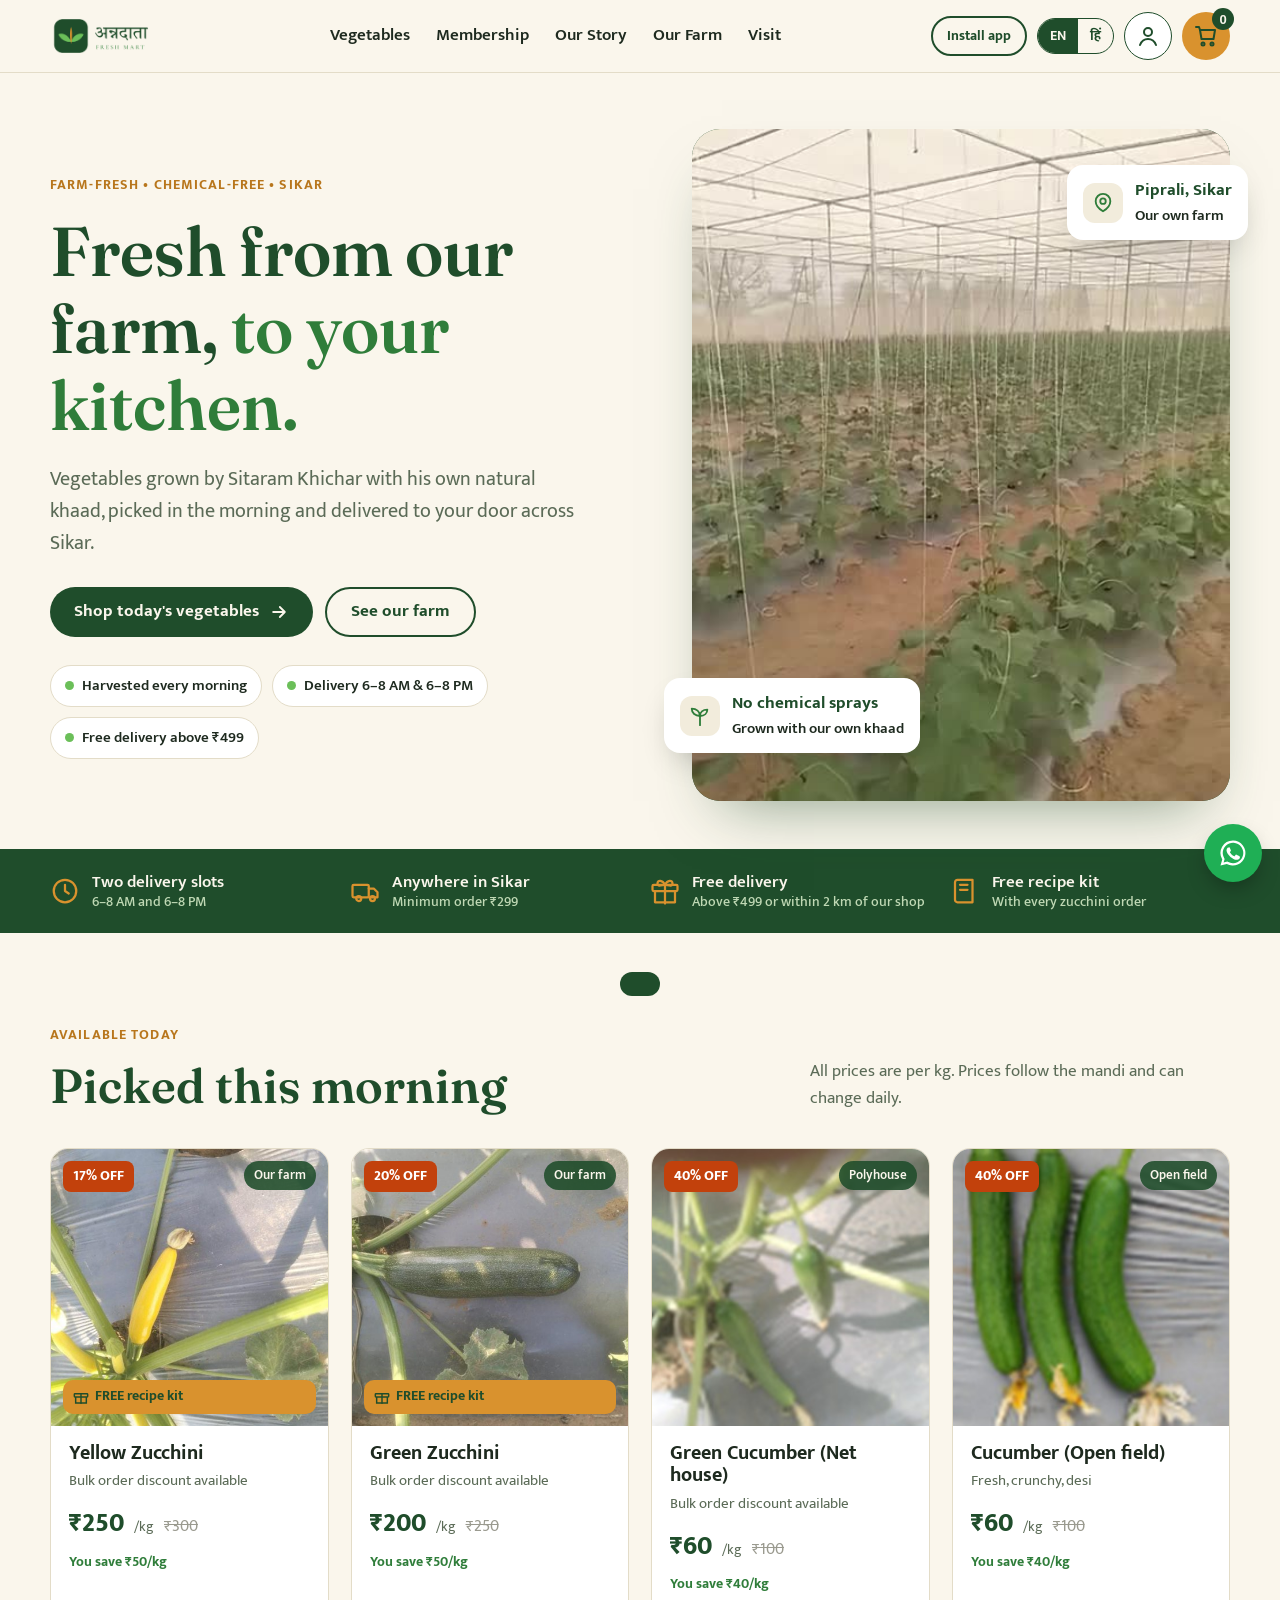
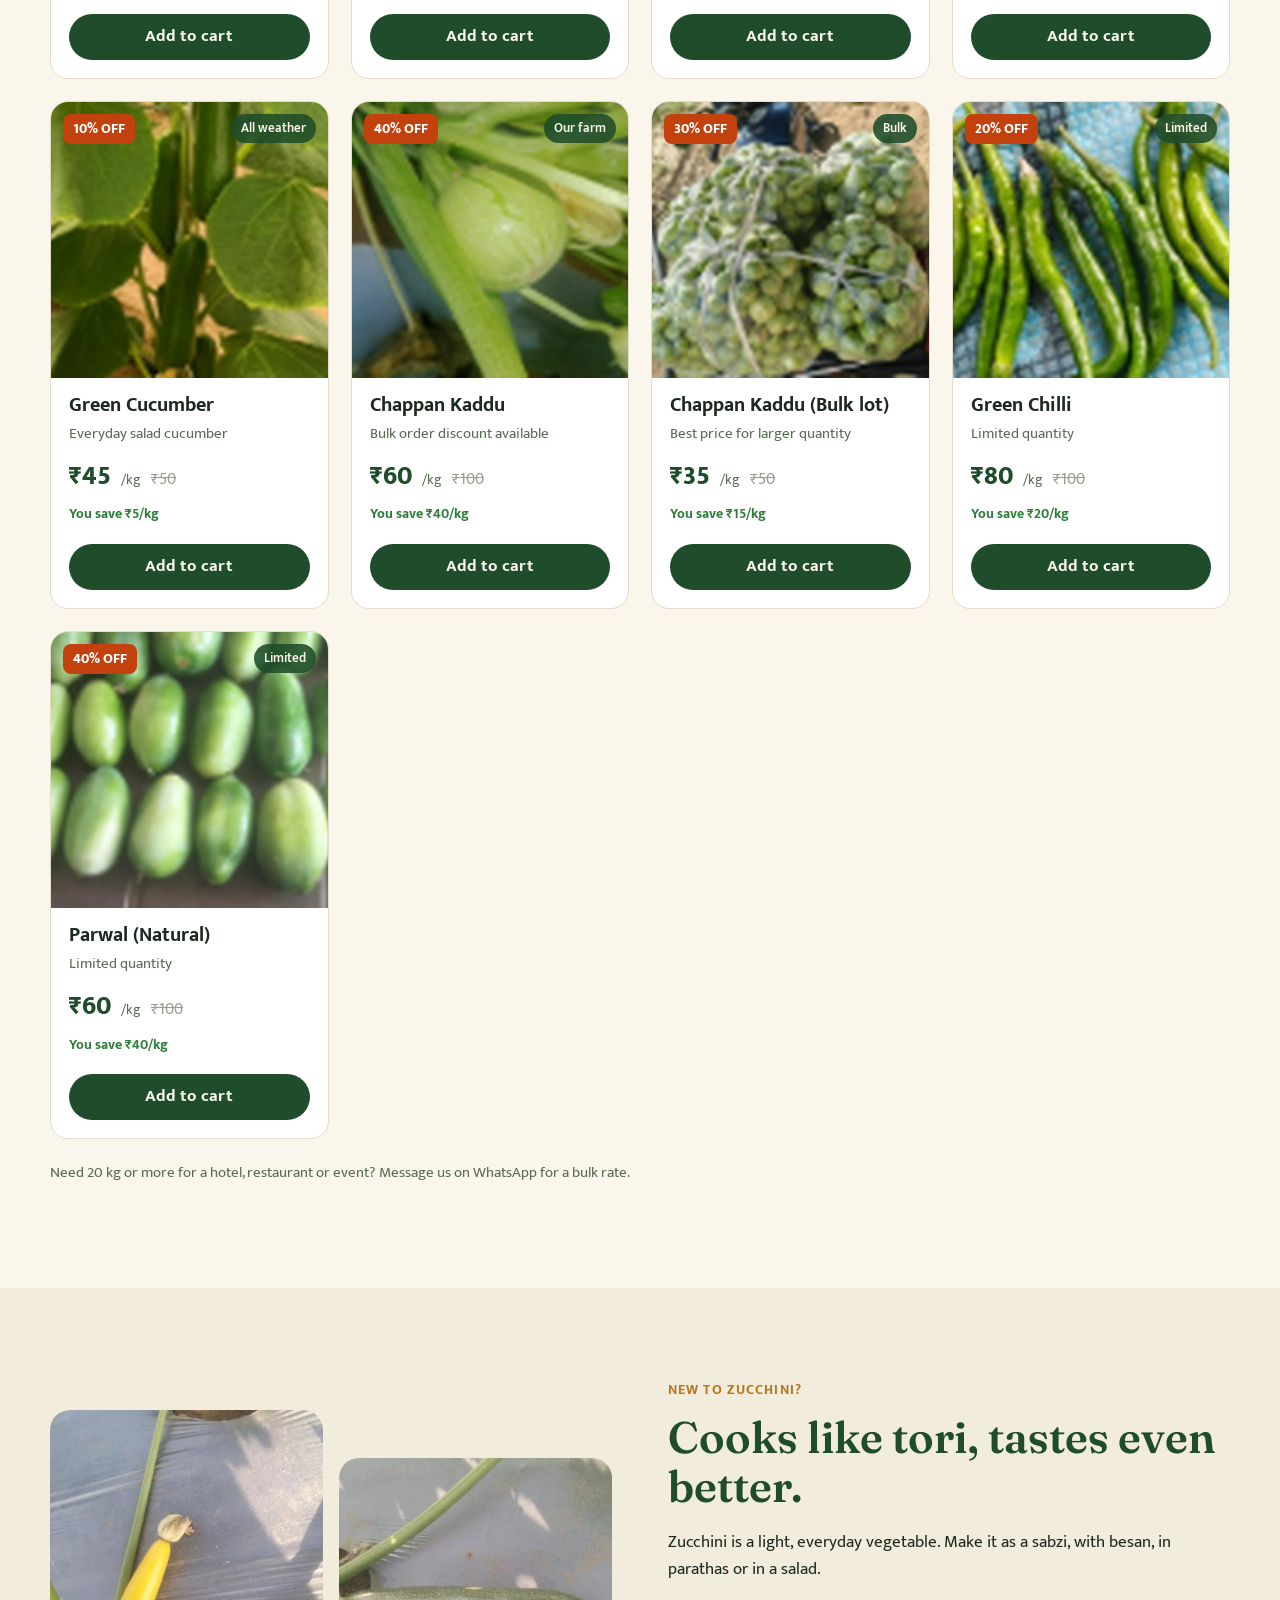
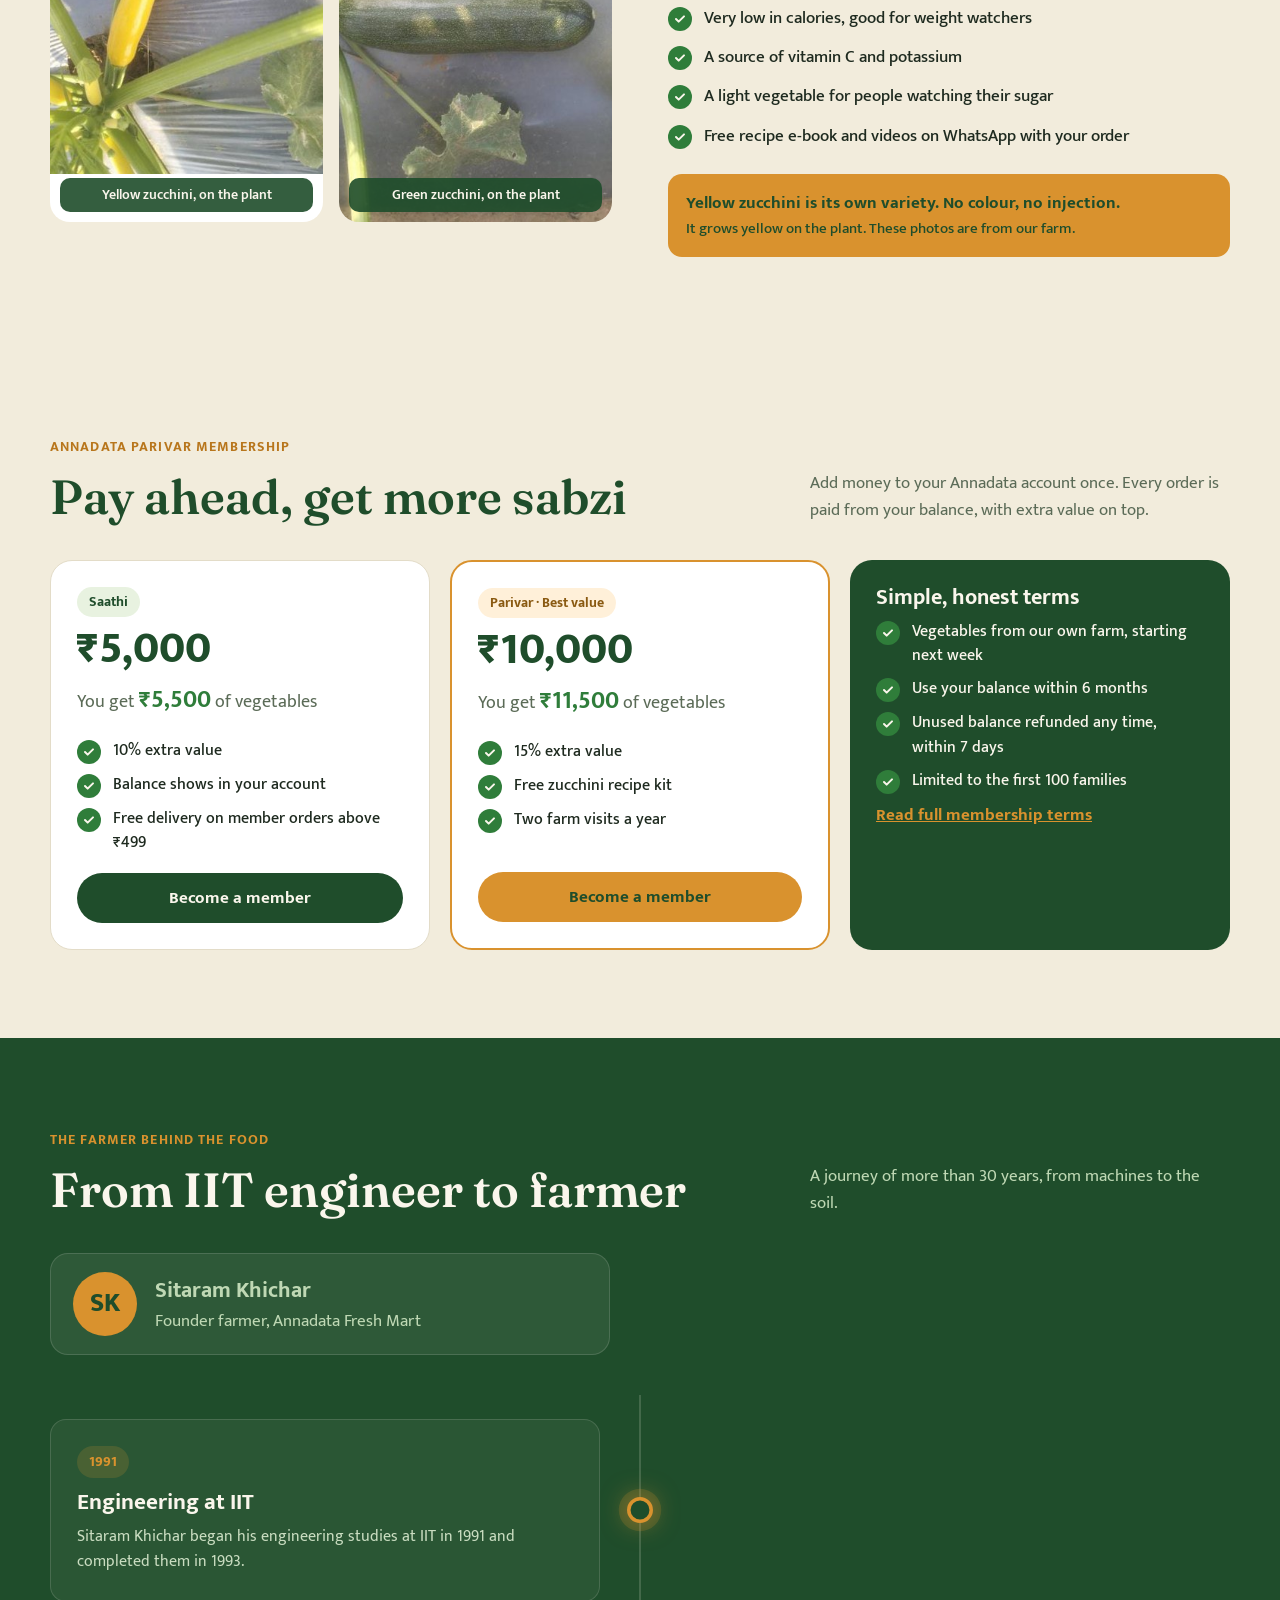
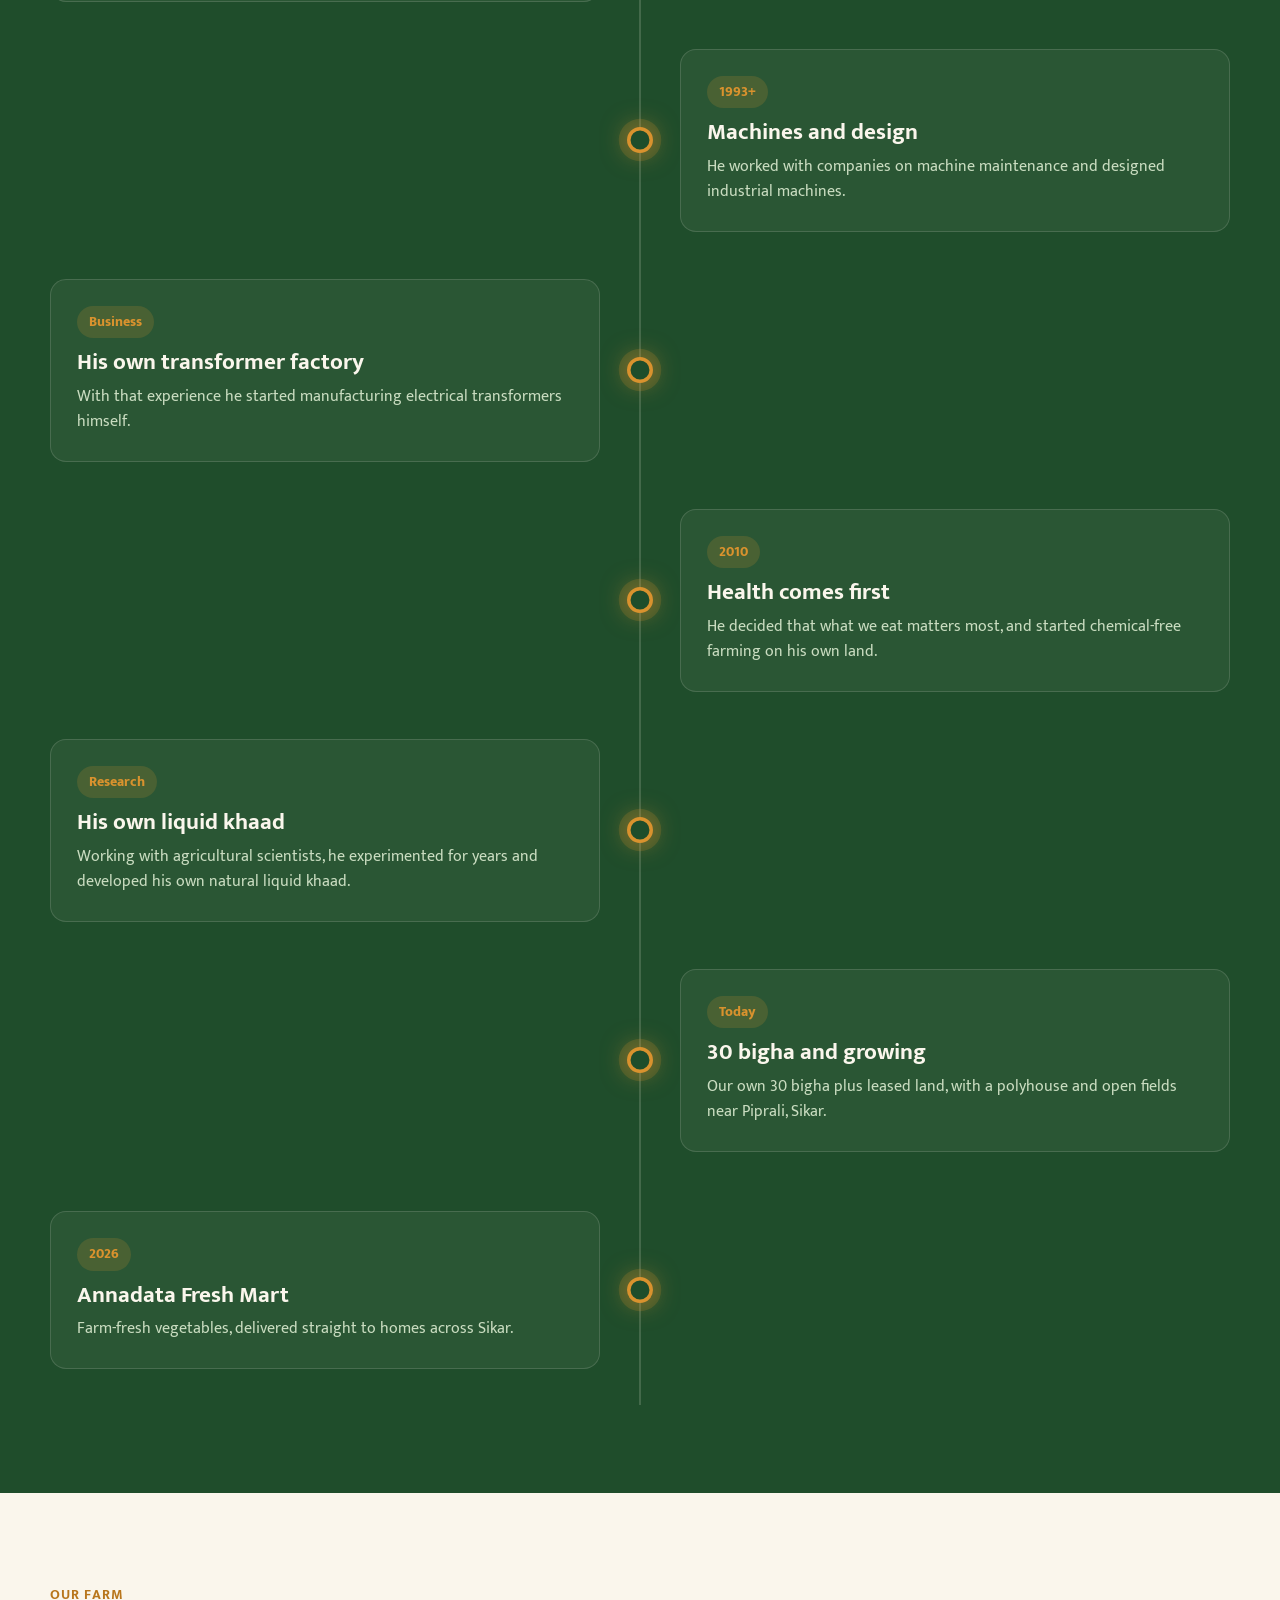
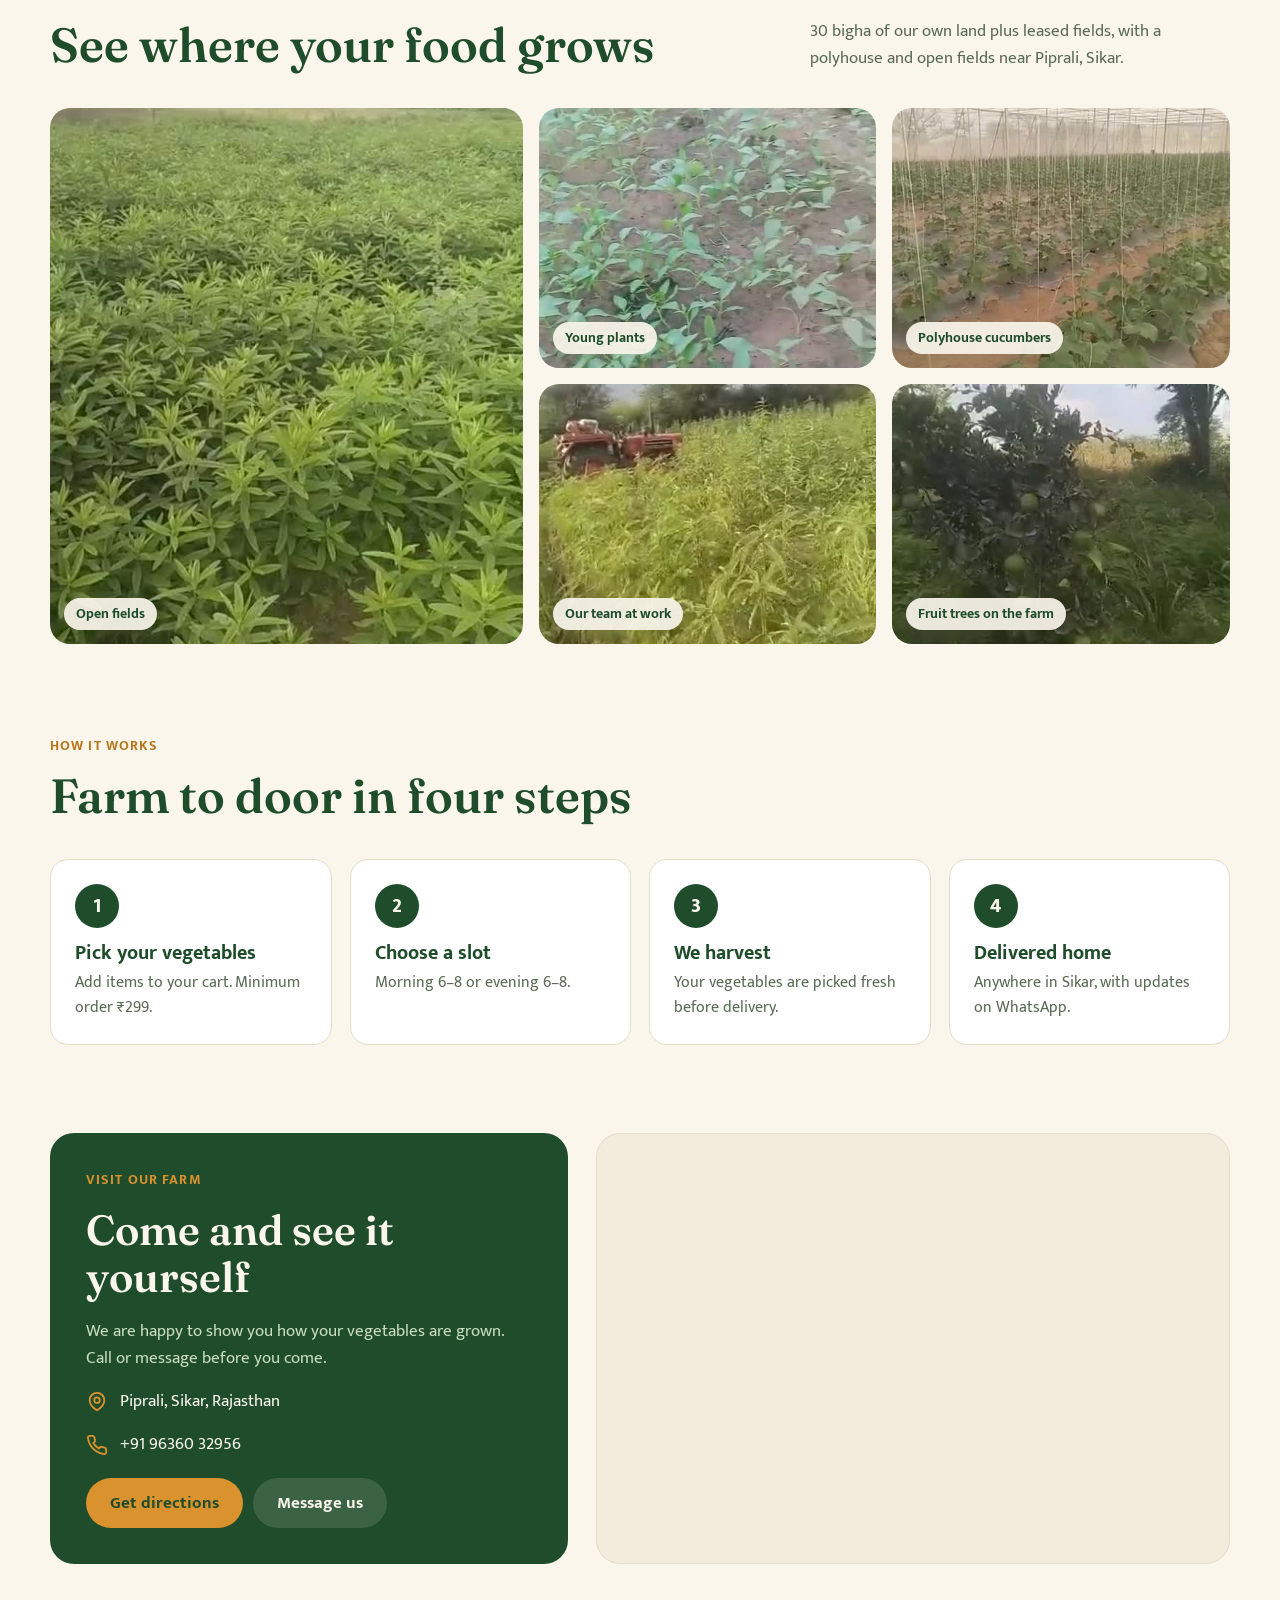
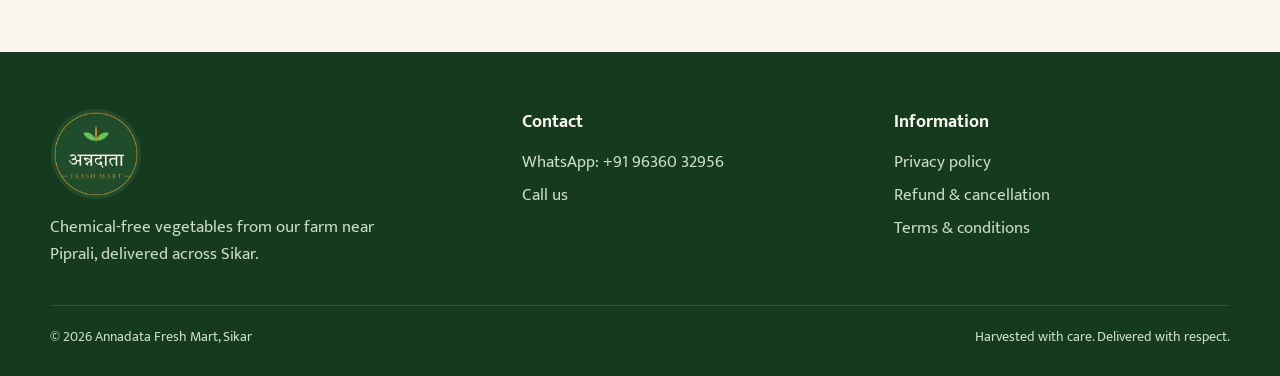
==== index.html @ 8996d952 "Annadata Fresh Mart website Co-Authored-By: Claude Opus 5.5 <noreply@anthropic.com> Claude-Session: " ====
<!doctype html>
<html lang="en">
<head>
<meta charset="utf-8">
<meta name="viewport" content="width=device-width, initial-scale=1">
<title>Annadata Fresh Mart — Farm-fresh vegetables delivered in Sikar</title>
<meta name="description" content="Chemical-free vegetables from Sitaram Khichar's farm near Piprali, Sikar. Harvested in the morning, delivered to your home.">
<link rel="icon" href="assets/logo-badge.png">
<link rel="manifest" href="manifest.webmanifest">
<meta name="theme-color" content="#1F4D2B">
<link rel="apple-touch-icon" href="assets/apple-touch-icon.png">
<meta name="apple-mobile-web-app-capable" content="yes">
<meta name="apple-mobile-web-app-title" content="Annadata">
<link rel="preconnect" href="https://fonts.googleapis.com">
<link rel="preconnect" href="https://fonts.gstatic.com" crossorigin>
<link href="https://fonts.googleapis.com/css2?family=Mukta:wght@400;500;600;700;800&family=Fraunces:opsz,wght@9..144,500;9..144,600&display=swap" rel="stylesheet">
<style>
:root{
  --deep:#1F4D2B; --fresh:#2F7D3A; --leaf:#6BBF59; --gold:#D9922E; --gold-d:#B8761C;
  --cream:#FAF6EC; --cream-2:#F2ECDC; --ink:#1E2A1F; --muted:#5B6B57; --line:#E3DCC8; --white:#fff; --red:#C2410C;
  --r:18px;
}
*{box-sizing:border-box}
html{scroll-behavior:smooth}
body{margin:0;background:var(--cream);color:var(--ink);font-family:Mukta,system-ui,sans-serif;font-size:17px;line-height:1.6;overflow-x:hidden}
img,video{display:block;max-width:100%}
a{color:var(--fresh)}
h1,h2,h3{line-height:1.12;margin:0}
.serif{font-family:Fraunces,Georgia,serif;font-weight:600}
html[lang=hi] .serif{font-family:Mukta,sans-serif;font-weight:800}
.wrap{width:min(100% - 40px,1180px);margin-inline:auto}
.eyebrow{display:inline-flex;align-items:center;gap:8px;color:var(--gold-d);font-weight:700;font-size:14px;letter-spacing:.08em;text-transform:uppercase}
html[lang=hi] .eyebrow{letter-spacing:0;text-transform:none;font-size:16px}
.btn{display:inline-flex;align-items:center;justify-content:center;gap:10px;min-height:50px;padding:0 24px;border-radius:999px;border:0;font:inherit;font-weight:700;font-size:17px;cursor:pointer;text-decoration:none;transition:transform .15s,background .2s}
.btn:active{transform:scale(.98)}
.btn-primary{background:var(--deep);color:var(--cream)}
.btn-primary:hover{background:#173d21}
.btn-gold{background:var(--gold);color:var(--deep)}
.btn-gold:hover{background:#cc8524}
.btn-ghost{background:transparent;color:var(--deep);border:2px solid var(--deep)}
.btn svg{width:20px;height:20px}

/* header */
header{position:sticky;top:0;z-index:40;background:rgb(250 246 236 / 92%);backdrop-filter:blur(10px);border-bottom:1px solid var(--line)}
.nav{display:flex;align-items:center;justify-content:space-between;gap:16px;height:72px}
.nav img{height:46px;width:auto}
.nav-links{display:flex;gap:26px;font-weight:600}
.nav-links a{color:var(--ink);text-decoration:none}
.nav-links a:hover{color:var(--fresh)}
.nav-right{display:flex;align-items:center;gap:10px}
.lang{display:flex;border:1.5px solid var(--deep);border-radius:999px;overflow:hidden}
.lang button{border:0;background:transparent;font:inherit;font-weight:700;font-size:14px;padding:6px 12px;cursor:pointer;color:var(--deep)}
.lang button[aria-pressed=true]{background:var(--deep);color:var(--cream)}
.cart-btn{position:relative;width:48px;height:48px;border-radius:50%;border:0;background:var(--gold);color:var(--deep);cursor:pointer;display:grid;place-items:center}
.cart-btn svg{width:24px;height:24px}
.cart-count{position:absolute;top:-4px;right:-4px;min-width:22px;height:22px;padding:0 5px;border-radius:11px;background:var(--deep);color:var(--cream);font-size:13px;font-weight:700;display:grid;place-items:center}

/* hero */
.hero{padding:56px 0 40px}
.hero-grid{display:grid;grid-template-columns:1.05fr .95fr;gap:48px;align-items:center}
.hero h1{font-size:clamp(40px,5.4vw,70px);color:var(--deep);margin:14px 0 18px}
.hero h1 em{font-style:normal;color:var(--fresh)}
.hero p.lead{font-size:20px;color:var(--muted);margin:0 0 28px;max-width:540px}
.hero-ctas{display:flex;flex-wrap:wrap;gap:12px;margin-bottom:28px}
.chips{display:flex;flex-wrap:wrap;gap:10px}
.chip{display:inline-flex;align-items:center;gap:8px;padding:8px 14px;border-radius:999px;background:var(--white);border:1px solid var(--line);font-weight:600;font-size:15px}
.chip i{width:9px;height:9px;border-radius:50%;background:var(--leaf);display:inline-block}
.hero-media{position:relative}
.hero-media .frame{border-radius:28px;overflow:hidden;aspect-ratio:4/5;background:var(--deep);box-shadow:0 30px 60px -30px rgb(31 77 43 / 55%)}
.hero-media video{width:100%;height:100%;object-fit:cover}
.float{position:absolute;background:var(--white);border-radius:16px;padding:12px 16px;box-shadow:0 14px 34px -14px rgb(0 0 0 / 30%);display:flex;align-items:center;gap:12px;font-weight:600;font-size:15px}
.float b{display:block;color:var(--deep);font-size:17px}
.float.f1{left:-28px;bottom:48px}
.float.f2{right:-18px;top:36px}
.dot{width:40px;height:40px;border-radius:12px;display:grid;place-items:center;background:var(--cream-2);color:var(--fresh)}
.dot svg{width:22px;height:22px}

/* strip */
.strip{background:var(--deep);color:var(--cream)}
.strip .wrap{display:grid;grid-template-columns:repeat(4,minmax(0,1fr));gap:20px;padding:22px 0}
.strip div{display:flex;gap:12px;align-items:center;font-weight:600;line-height:1.3}
.strip svg{width:30px;height:30px;color:var(--gold);flex-shrink:0}
.strip small{display:block;color:#BFD8B4;font-weight:500;font-size:14px}

section{padding:88px 0}
.sec-head{display:flex;justify-content:space-between;align-items:flex-end;gap:24px;margin-bottom:36px;flex-wrap:wrap}
.sec-head h2{font-size:clamp(32px,4vw,48px);color:var(--deep);margin-top:10px}
.sec-head p{margin:0;color:var(--muted);max-width:420px}

/* products */
.grid{display:grid;grid-template-columns:repeat(auto-fill,minmax(250px,1fr));gap:22px}
.card{background:var(--white);border:1px solid var(--line);border-radius:var(--r);overflow:hidden;display:flex;flex-direction:column;transition:transform .2s,box-shadow .2s}
.card:hover{transform:translateY(-4px);box-shadow:0 18px 36px -22px rgb(31 77 43 / 45%)}
.card .ph{position:relative;aspect-ratio:1/1;background:var(--cream-2)}
.card .ph img{width:100%;height:100%;object-fit:cover}
.off{position:absolute;top:12px;left:12px;background:var(--red);color:#fff;font-weight:800;font-size:14px;padding:4px 10px;border-radius:8px}
.tag{position:absolute;top:12px;right:12px;background:rgb(31 77 43 / 88%);color:var(--cream);font-weight:600;font-size:13px;padding:4px 10px;border-radius:999px}
.kit{position:absolute;left:12px;bottom:12px;right:12px;background:var(--gold);color:var(--deep);font-weight:700;font-size:13.5px;padding:6px 10px;border-radius:10px;display:flex;gap:6px;align-items:center}
.kit svg{width:16px;height:16px}
.card .body{padding:16px 18px 18px;display:flex;flex-direction:column;gap:6px;flex:1}
.card h3{font-size:20px;color:var(--ink)}
.card .note{font-size:14.5px;color:var(--muted);margin:0}
.price{display:flex;align-items:baseline;gap:10px;margin-top:4px}
.price b{font-size:26px;color:var(--deep);font-weight:800}
.price s{color:#9a9a8f;font-size:16px}
.price span{font-size:14px;color:var(--muted)}
.save{font-size:14px;font-weight:700;color:var(--fresh)}
.add{margin-top:auto;padding-top:12px}
.add .btn{width:100%;min-height:46px}
.qty{display:flex;align-items:center;justify-content:space-between;border:2px solid var(--deep);border-radius:999px;height:46px;overflow:hidden}
.qty button{width:52px;height:100%;border:0;background:var(--deep);color:var(--cream);font-size:24px;font-weight:700;cursor:pointer}
.qty output{font-weight:800;color:var(--deep)}
.price-note{margin-top:22px;font-size:15px;color:var(--muted);display:flex;gap:8px;align-items:center}

/* trust */
.trust{background:var(--cream-2)}
.trust-grid{display:grid;grid-template-columns:1fr 1fr;gap:56px;align-items:center}
.trust-photos{display:grid;grid-template-columns:1fr 1fr;gap:16px}
.trust-photos figure{margin:0;border-radius:20px;overflow:hidden;position:relative;background:var(--white)}
.trust-photos figure:nth-child(2){margin-top:48px}
.trust-photos img{aspect-ratio:3/4;object-fit:cover;width:100%}
.trust-photos figcaption{position:absolute;left:10px;right:10px;bottom:10px;background:rgb(31 77 43 / 90%);color:var(--cream);font-weight:600;font-size:14px;padding:6px 10px;border-radius:10px;text-align:center}
.trust h2{font-size:clamp(30px,3.6vw,44px);color:var(--deep);margin:10px 0 16px}
.ticks{list-style:none;padding:0;margin:22px 0 0;display:grid;gap:12px}
.ticks li{display:flex;gap:12px;align-items:flex-start;font-weight:500}
.ticks li::before{content:"";flex-shrink:0;width:24px;height:24px;margin-top:2px;border-radius:50%;background:var(--fresh) url("data:image/svg+xml,%3Csvg xmlns='http://www.w3.org/2000/svg' viewBox='0 0 24 24' fill='none' stroke='%23FAF6EC' stroke-width='3' stroke-linecap='round' stroke-linejoin='round'%3E%3Cpath d='M6 12l4 4 8-8'/%3E%3C/svg%3E") center/16px no-repeat}
.callout{margin-top:24px;padding:16px 18px;border-radius:14px;background:var(--gold);color:var(--deep);font-weight:700}
.callout small{display:block;font-weight:500;font-size:15px}

/* timeline */
.story{background:var(--deep);color:var(--cream);position:relative;overflow:hidden}
.story .sec-head h2{color:var(--cream)}
.story .sec-head p{color:#BFD8B4}
.story .eyebrow{color:var(--gold)}
.timeline{position:relative;margin-top:20px}
.timeline::before{content:"";position:absolute;top:0;bottom:0;left:50%;width:2px;background:rgb(250 246 236 / 16%);transform:translateX(-50%)}
.t-progress{position:absolute;z-index:1;top:0;left:50%;width:3px;height:0;background:linear-gradient(var(--gold),var(--leaf));box-shadow:0 0 16px rgb(217 146 46 / 60%);transform:translateX(-50%);transition:height 80ms linear}
.t-item{display:grid;grid-template-columns:minmax(0,1fr) 80px minmax(0,1fr);align-items:center;min-height:230px}
.t-content{opacity:0;transition:opacity .7s ease,transform .7s cubic-bezier(.16,1,.3,1)}
.t-item:nth-child(odd) .t-content{transform:translateX(-56px)}
.t-item:nth-child(even) .t-content{transform:translateX(56px)}
.t-item.active .t-content{opacity:1;transform:none}
.t-node{position:relative;z-index:2;width:22px;height:22px;margin:auto;border:3px solid rgb(250 246 236 / 40%);border-radius:50%;background:var(--deep);transition:.4s}
.t-item.active .t-node{border-color:var(--gold);box-shadow:0 0 0 7px rgb(217 146 46 / 18%),0 0 22px rgb(217 146 46 / 70%);transform:scale(1.18)}
.t-card{padding:26px;border:1px solid rgb(250 246 236 / 14%);border-radius:16px;background:rgb(250 246 236 / 5%);transition:.25s}
.t-card:hover{transform:translateY(-4px);border-color:rgb(217 146 46 / 55%)}
.t-year{display:inline-flex;margin-bottom:12px;padding:5px 12px;border-radius:999px;background:rgb(217 146 46 / 18%);color:var(--gold);font-size:14px;font-weight:800}
.t-card h3{font-size:23px;margin-bottom:8px}
.t-card p{margin:0;color:#C9DCC0;font-size:16px}
.founder{display:flex;align-items:center;gap:18px;margin-bottom:40px;padding:18px 22px;border-radius:18px;background:rgb(250 246 236 / 7%);border:1px solid rgb(250 246 236 / 14%);max-width:560px}
.founder .ini{width:64px;height:64px;border-radius:50%;background:var(--gold);color:var(--deep);display:grid;place-items:center;font-size:26px;font-weight:800;flex-shrink:0}
.founder b{font-size:22px;display:block}
.founder span{color:#BFD8B4}

/* farm videos */
.farm-grid{display:grid;grid-template-columns:1.4fr 1fr 1fr;grid-template-rows:260px 260px;gap:16px}
.farm-grid figure{margin:0;border-radius:20px;overflow:hidden;position:relative;background:var(--deep)}
.farm-grid figure:first-child{grid-row:span 2}
.farm-grid video{width:100%;height:100%;object-fit:cover}
.farm-grid figcaption{position:absolute;left:14px;bottom:14px;background:rgb(250 246 236 / 92%);color:var(--deep);font-weight:700;font-size:14px;padding:5px 12px;border-radius:999px}

/* how */
.steps{display:grid;grid-template-columns:repeat(4,minmax(0,1fr));gap:18px;counter-reset:s}
.step{background:var(--white);border:1px solid var(--line);border-radius:var(--r);padding:24px}
.step::before{counter-increment:s;content:counter(s);display:grid;place-items:center;width:44px;height:44px;border-radius:50%;background:var(--deep);color:var(--cream);font-weight:800;font-size:20px;margin-bottom:14px}
.step h3{font-size:20px;color:var(--deep);margin-bottom:6px}
.step p{margin:0;color:var(--muted);font-size:15.5px}

/* map */
.map-grid{display:grid;grid-template-columns:.9fr 1.1fr;gap:28px;align-items:stretch}
.map-card{background:var(--deep);color:var(--cream);border-radius:24px;padding:36px;display:flex;flex-direction:column;gap:16px}
.map-card h2{font-size:clamp(30px,3.4vw,42px)}
.map-card p{margin:0;color:#C9DCC0}
.map-card .row{display:flex;gap:12px;align-items:flex-start}
.map-card .row svg{width:22px;height:22px;color:var(--gold);flex-shrink:0;margin-top:3px}
.map-frame{border-radius:24px;overflow:hidden;min-height:420px;border:1px solid var(--line);background:var(--cream-2)}
.map-frame iframe{width:100%;height:100%;min-height:420px;border:0}

/* footer */
footer{background:#163a20;color:#C9DCC0;padding:56px 0 28px}
.foot{display:grid;grid-template-columns:1.3fr 1fr 1fr;gap:36px}
footer h4{color:var(--cream);margin:0 0 12px;font-size:18px}
footer a{color:#C9DCC0;text-decoration:none;display:block;margin:6px 0}
footer a:hover{color:var(--gold)}
.copy{border-top:1px solid rgb(250 246 236 / 12%);margin-top:36px;padding-top:20px;font-size:14px;display:flex;justify-content:space-between;gap:12px;flex-wrap:wrap}

/* drawer */
.overlay{position:fixed;inset:0;background:rgb(0 0 0 / 45%);z-index:60;opacity:0;pointer-events:none;transition:.25s}
.overlay.open{opacity:1;pointer-events:auto}
.drawer{position:fixed;top:0;right:0;bottom:0;width:min(440px,100%);background:var(--cream);z-index:70;transform:translateX(100%);transition:transform .3s cubic-bezier(.16,1,.3,1);display:flex;flex-direction:column}
.drawer.open{transform:none}
.d-head{display:flex;justify-content:space-between;align-items:center;padding:18px 20px;border-bottom:1px solid var(--line)}
.d-head h3{font-size:22px;color:var(--deep)}
.x{width:42px;height:42px;border-radius:50%;border:0;background:var(--cream-2);font-size:22px;cursor:pointer}
.d-body{flex:1;overflow:auto;padding:16px 20px}
.line{display:grid;grid-template-columns:56px 1fr auto;gap:12px;align-items:center;padding:12px 0;border-bottom:1px solid var(--line)}
.line img{width:56px;height:56px;border-radius:12px;object-fit:cover}
.line b{display:block;font-size:16px}
.line small{color:var(--muted)}
.mini{display:flex;align-items:center;gap:6px}
.mini button{width:32px;height:32px;border-radius:50%;border:1.5px solid var(--deep);background:var(--white);font-weight:800;cursor:pointer;color:var(--deep)}
.free-line{background:#FFF4E2;border:1px dashed var(--gold);border-radius:12px;padding:10px 12px;margin:12px 0;display:flex;gap:10px;align-items:center;font-weight:600;font-size:15px}
.free-line em{font-style:normal;margin-left:auto;color:var(--fresh);font-weight:800}
.empty{text-align:center;color:var(--muted);padding:40px 10px}
.d-foot{border-top:1px solid var(--line);padding:16px 20px;background:var(--white)}
.sum{display:flex;justify-content:space-between;margin:4px 0;font-size:16px}
.sum.total{font-size:20px;font-weight:800;color:var(--deep);margin-top:8px}
.hint{font-size:14px;border-radius:10px;padding:8px 10px;margin:10px 0;background:#E8F2E0;color:var(--deep);font-weight:600}
.hint.warn{background:#FDECDC;color:#9A3412}
.d-foot .btn{width:100%;margin-top:6px}
form .f{display:flex;flex-direction:column;gap:4px;margin-bottom:12px}
form label{font-weight:600;font-size:15px}
form input,form textarea,form select{font:inherit;font-size:16px;padding:11px 12px;border:1.5px solid var(--line);border-radius:12px;background:var(--white);color:var(--ink)}
form input:focus,form textarea:focus{outline:2px solid var(--fresh);border-color:transparent}
.opts{display:grid;gap:8px}
.opt{display:flex;gap:10px;align-items:flex-start;padding:10px 12px;border:1.5px solid var(--line);border-radius:12px;background:var(--white);cursor:pointer;font-size:15px}
.opt input{margin-top:5px;accent-color:var(--deep)}
.opt b{display:block}
.err{color:#B91C1C;font-size:14px;font-weight:600;min-height:0}

.wa-float{position:fixed;right:18px;bottom:18px;z-index:30;width:58px;height:58px;border-radius:50%;background:#1FAF55;display:grid;place-items:center;box-shadow:0 10px 24px -8px rgb(0 0 0 / 45%)}
.wa-float svg{width:30px;height:30px}
.toast{position:fixed;left:50%;bottom:24px;transform:translate(-50%,120px);background:var(--deep);color:var(--cream);padding:12px 20px;border-radius:999px;font-weight:600;z-index:80;transition:.3s}
.toast.show{transform:translate(-50%,0)}

.acct-btn{background:var(--white);border:1.5px solid var(--deep);color:var(--deep)}
.acct-btn.on{background:var(--deep);color:var(--cream)}
.mem{background:var(--cream-2)}
.plans{display:grid;grid-template-columns:1fr 1fr 1fr;gap:20px;align-items:stretch}
.plan{background:var(--white);border:1.5px solid var(--line);border-radius:22px;padding:26px;display:flex;flex-direction:column;gap:10px}
.plan-hot{border:2px solid var(--gold)}
.plan-tag{align-self:flex-start;background:#E8F2E0;color:var(--deep);font-weight:700;font-size:14px;padding:4px 12px;border-radius:999px}
.plan-tag.gold{background:#FFF0D9;color:#8A5A12}
.plan-price{font-size:44px;font-weight:800;color:var(--deep);line-height:1}
.plan-get{font-size:18px;color:var(--muted)}.plan-get b{color:var(--fresh);font-size:24px}
.plan .btn{margin-top:auto}
.ticks.small{margin:8px 0 8px;gap:8px}.ticks.small li{font-size:15.5px}
.plan-terms{background:var(--deep);color:var(--cream);border-radius:22px;padding:26px}
.plan-terms h3{font-size:22px;margin-bottom:6px}.plan-terms a{color:var(--gold);font-weight:700}
.modal{position:fixed;inset:0;z-index:90;background:rgb(0 0 0 / 50%);display:none;align-items:center;justify-content:center;padding:16px}
.modal.open{display:flex}
.mbox{background:var(--cream);border-radius:22px;width:min(520px,100%);max-height:92vh;overflow:auto;padding:22px}
.mbox h3{font-size:24px;color:var(--deep)}
.mhead{display:flex;justify-content:space-between;align-items:center;margin-bottom:14px}
.tabs{display:flex;gap:6px;margin:12px 0}.tabs button{flex:1;border:1.5px solid var(--line);background:var(--white);border-radius:999px;padding:8px;font:inherit;font-weight:700;cursor:pointer}
.tabs button[aria-selected=true]{background:var(--deep);color:var(--cream);border-color:var(--deep)}
.gbtn{width:100%;background:var(--white);border:1.5px solid var(--line);color:var(--ink)}
.or{text-align:center;color:var(--muted);font-size:14px;margin:12px 0}
.bal{background:var(--deep);color:var(--cream);border-radius:18px;padding:18px 20px;margin:10px 0 16px}
.bal small{color:#BFD8B4;display:block}.bal b{font-size:36px}
.list{display:grid;gap:10px;margin:8px 0 18px}
.li{background:var(--white);border:1px solid var(--line);border-radius:14px;padding:12px 14px;font-size:15px}
.li .top{display:flex;justify-content:space-between;gap:8px;font-weight:700}
.badge{font-size:12.5px;font-weight:700;padding:2px 10px;border-radius:999px;background:#E8F2E0;color:var(--deep);white-space:nowrap}
.badge.pending{background:#FFF0D9;color:#8A5A12}.badge.cancelled,.badge.rejected{background:#FDE2E2;color:#991B1B}
.plus{color:var(--fresh);font-weight:800}.minus{color:#9A3412;font-weight:800}
.sub{color:var(--muted);font-size:14px}
.payinfo{background:var(--white);border:1.5px dashed var(--gold);border-radius:14px;padding:14px;margin:10px 0}
.opt.dis{opacity:.5}
.mbox .f{display:flex;flex-direction:column;gap:4px;margin-bottom:12px}.mbox label{font-weight:600;font-size:15px}
.mbox input{font:inherit;font-size:16px;padding:11px 12px;border:1.5px solid var(--line);border-radius:12px;background:var(--white);color:var(--ink);width:100%}
.mbox input:focus{outline:2px solid var(--fresh);border-color:transparent}
#installBtn{white-space:nowrap}
@media (max-width:900px){.plans{grid-template-columns:1fr}}
@media (max-width:900px){
  .nav-links{display:none}
  .hero-grid,.trust-grid,.map-grid{grid-template-columns:1fr}
  .hero{padding-top:28px}
  .hero-media{max-width:460px}
  .float.f1{left:10px}.float.f2{right:10px}
  .strip .wrap{grid-template-columns:1fr 1fr}
  .steps{grid-template-columns:1fr 1fr}
  .farm-grid{grid-template-columns:1fr 1fr;grid-template-rows:220px 220px 220px}
  .farm-grid figure:first-child{grid-column:span 2;grid-row:auto}
  .foot{grid-template-columns:1fr}
  section{padding:64px 0}
  .timeline::before,.t-progress{left:13px}
  .t-item{grid-template-columns:42px minmax(0,1fr);min-height:0;margin-bottom:28px;align-items:start}
  .t-item .t-node{grid-column:1;grid-row:1;width:18px;height:18px;margin:22px auto 0}
  .t-item .t-content{grid-column:2;grid-row:1}
  .t-item:nth-child(odd) .t-content,.t-item:nth-child(even) .t-content{transform:translateY(28px)}
  .t-item.active .t-content{transform:none}
  .t-side{display:none}
}
@media (max-width:520px){
  body{font-size:16px}
  .nav img{height:34px}
  #installBtn{font-size:12px!important;padding:0 10px!important;min-height:34px!important}
  .nav-right{gap:6px}
  .cart-btn{width:42px;height:42px}
  .lang button{padding:5px 9px}
  .grid{grid-template-columns:1fr 1fr;gap:12px}
  .card .body{padding:12px}
  .card h3{font-size:17px}
  .price b{font-size:21px}
  .kit{font-size:12px;padding:4px 8px}
  .tag{display:none}
  .steps{grid-template-columns:1fr}
  .strip .wrap{grid-template-columns:1fr}
}
@media (prefers-reduced-motion:reduce){*{transition:none!important;scroll-behavior:auto!important}}
</style>
</head>
<body>

<header>
  <div class="wrap nav">
    <a href="#top" aria-label="Annadata Fresh Mart home"><img src="assets/logo-h.png" alt="Annadata Fresh Mart"></a>
    <nav class="nav-links" aria-label="Main">
      <a href="#shop" data-i18n="nav_shop">Vegetables</a>
      <a href="#membership" data-i18n="nav_mem">Membership</a>
      <a href="#story" data-i18n="nav_story">Our Story</a>
      <a href="#farm" data-i18n="nav_farm">Our Farm</a>
      <a href="#visit" data-i18n="nav_visit">Visit</a>
    </nav>
    <div class="nav-right">
      <button class="btn btn-ghost" type="button" id="installBtn" hidden style="min-height:40px;padding:0 14px;font-size:14px" data-i18n="install">Install app</button>
      <div class="lang" role="group" aria-label="Language">
        <button type="button" data-lang="en" aria-pressed="true">EN</button>
        <button type="button" data-lang="hi" aria-pressed="false">हिं</button>
      </div>
      <button class="cart-btn acct-btn" type="button" id="openAcct" aria-label="My account">
        <svg viewBox="0 0 24 24" fill="none" stroke="currentColor" stroke-width="2" stroke-linecap="round" stroke-linejoin="round" aria-hidden="true"><circle cx="12" cy="8" r="4"/><path d="M4 21c1.5-4 4.5-6 8-6s6.5 2 8 6"/></svg>
      </button>
      <button class="cart-btn" type="button" id="openCart" aria-label="Open cart">
        <svg viewBox="0 0 24 24" fill="none" stroke="currentColor" stroke-width="2" stroke-linecap="round" stroke-linejoin="round" aria-hidden="true"><path d="M6 6h15l-1.5 9h-12z"/><path d="M6 6L5 3H2"/><circle cx="9" cy="20" r="1.5"/><circle cx="18" cy="20" r="1.5"/></svg>
        <span class="cart-count" id="cartCount">0</span>
      </button>
    </div>
  </div>
</header>

<main id="top">
  <section class="hero" style="padding-bottom:48px">
    <div class="wrap hero-grid">
      <div>
        <span class="eyebrow" data-i18n="hero_eyebrow">Farm-fresh • Chemical-free • Sikar</span>
        <h1 class="serif" data-i18n-html="hero_title">Fresh from our farm, <em>to your kitchen.</em></h1>
        <p class="lead" data-i18n="hero_lead">Vegetables grown by Sitaram Khichar with his own natural khaad, picked in the morning and delivered to your door across Sikar.</p>
        <div class="hero-ctas">
          <a class="btn btn-primary" href="#shop"><span data-i18n="cta_shop">Shop today's vegetables</span>
            <svg viewBox="0 0 24 24" fill="none" stroke="currentColor" stroke-width="2.2" stroke-linecap="round" stroke-linejoin="round" aria-hidden="true"><path d="M5 12h14M13 6l6 6-6 6"/></svg></a>
          <a class="btn btn-ghost" href="#farm" data-i18n="cta_farm">See our farm</a>
        </div>
        <div class="chips">
          <span class="chip"><i></i><span data-i18n="chip1">Harvested every morning</span></span>
          <span class="chip"><i></i><span data-i18n="chip2">Delivery 6–8 AM &amp; 6–8 PM</span></span>
          <span class="chip"><i></i><span data-i18n="chip3">Free delivery above ₹499</span></span>
        </div>
      </div>
      <div class="hero-media">
        <div class="frame"><video src="assets/clip-polyhouse.mp4" poster="assets/clip-polyhouse.jpg" autoplay muted loop playsinline aria-label="Our polyhouse farm"></video></div>
        <div class="float f2"><span class="dot"><svg viewBox="0 0 24 24" fill="none" stroke="currentColor" stroke-width="2" stroke-linecap="round" stroke-linejoin="round" aria-hidden="true"><path d="M12 21c-5-3-8-7-8-11a8 8 0 0 1 16 0c0 4-3 8-8 11z"/><circle cx="12" cy="10" r="3"/></svg></span><span><b data-i18n="float1_t">Piprali, Sikar</b><span data-i18n="float1_s">Our own farm</span></span></div>
        <div class="float f1"><span class="dot"><svg viewBox="0 0 24 24" fill="none" stroke="currentColor" stroke-width="2" stroke-linecap="round" stroke-linejoin="round" aria-hidden="true"><path d="M12 22V12"/><path d="M12 12C12 7 8 4 3 4c0 5 4 8 9 8z"/><path d="M12 12c0-4 3-7 8-7 0 4-3 7-8 7z"/></svg></span><span><b data-i18n="float2_t">No chemical sprays</b><span data-i18n="float2_s">Grown with our own khaad</span></span></div>
      </div>
    </div>
  </section>

  <div class="strip">
    <div class="wrap">
      <div><svg viewBox="0 0 24 24" fill="none" stroke="currentColor" stroke-width="1.8" stroke-linecap="round" stroke-linejoin="round" aria-hidden="true"><circle cx="12" cy="12" r="9"/><path d="M12 7v5l3 2"/></svg><span><span data-i18n="s1_t">Two delivery slots</span><small data-i18n="s1_s">6–8 AM and 6–8 PM</small></span></div>
      <div><svg viewBox="0 0 24 24" fill="none" stroke="currentColor" stroke-width="1.8" stroke-linecap="round" stroke-linejoin="round" aria-hidden="true"><rect x="2" y="7" width="13" height="10" rx="1"/><path d="M15 10h4l3 3v4h-7"/><circle cx="7" cy="18" r="2"/><circle cx="18" cy="18" r="2"/></svg><span><span data-i18n="s2_t">Anywhere in Sikar</span><small data-i18n="s2_s">Minimum order ₹299</small></span></div>
      <div><svg viewBox="0 0 24 24" fill="none" stroke="currentColor" stroke-width="1.8" stroke-linecap="round" stroke-linejoin="round" aria-hidden="true"><path d="M20 12v9H4v-9"/><rect x="2" y="7" width="20" height="5" rx="1"/><path d="M12 22V7"/><path d="M12 7c-2-4-6-4-6-1s4 1 6 1zM12 7c2-4 6-4 6-1s-4 1-6 1z"/></svg><span><span data-i18n="s3_t">Free delivery</span><small data-i18n="s3_s">Above ₹499 or within 2 km of our shop</small></span></div>
      <div><svg viewBox="0 0 24 24" fill="none" stroke="currentColor" stroke-width="1.8" stroke-linecap="round" stroke-linejoin="round" aria-hidden="true"><path d="M4 19V5a2 2 0 0 1 2-2h12v18H6a2 2 0 0 1-2-2z"/><path d="M8 7h6M8 11h6"/></svg><span><span data-i18n="s4_t">Free recipe kit</span><small data-i18n="s4_s">With every zucchini order</small></span></div>
    </div>
  </div>

  <section id="shop">
    <div class="wrap">
      <div class="sec-head">
        <div><span class="eyebrow" data-i18n="shop_eyebrow">Available today</span><h2 class="serif" data-i18n="shop_title">Picked this morning</h2></div>
        <p data-i18n="shop_sub">All prices are per kg. Prices follow the mandi and can change daily.</p>
      </div>
      <div class="grid" id="products"></div>
      <p class="price-note" data-i18n="bulk_note">Need 20 kg or more for a hotel, restaurant or event? Message us on WhatsApp for a bulk rate.</p>
    </div>
  </section>

  <section class="trust">
    <div class="wrap trust-grid">
      <div class="trust-photos">
        <figure><img src="assets/zucchini-yellow.jpg" alt="Yellow zucchini growing on the plant at our farm" loading="lazy"><figcaption data-i18n="cap_y">Yellow zucchini, on the plant</figcaption></figure>
        <figure><img src="assets/zucchini-green.jpg" alt="Green zucchini growing on the plant at our farm" loading="lazy"><figcaption data-i18n="cap_g">Green zucchini, on the plant</figcaption></figure>
      </div>
      <div>
        <span class="eyebrow" data-i18n="z_eyebrow">New to zucchini?</span>
        <h2 class="serif" data-i18n="z_title">Cooks like tori, tastes even better.</h2>
        <p data-i18n="z_lead">Zucchini is a light, everyday vegetable. Make it as a sabzi, with besan, in parathas or in a salad.</p>
        <ul class="ticks">
          <li data-i18n="z1">Very low in calories, good for weight watchers</li>
          <li data-i18n="z2">A source of vitamin C and potassium</li>
          <li data-i18n="z3">A light vegetable for people watching their sugar</li>
          <li data-i18n="z4">Free recipe e-book and videos on WhatsApp with your order</li>
        </ul>
        <div class="callout"><span data-i18n="z_call">Yellow zucchini is its own variety. No colour, no injection.</span><small data-i18n="z_call_s">It grows yellow on the plant. These photos are from our farm.</small></div>
      </div>
    </div>
  </section>

  <section id="membership" class="mem">
    <div class="wrap">
      <div class="sec-head">
        <div><span class="eyebrow" data-i18n="m_eyebrow">Annadata Parivar Membership</span><h2 class="serif" data-i18n="m_title">Pay ahead, get more sabzi</h2></div>
        <p data-i18n="m_sub">Add money to your Annadata account once. Every order is paid from your balance, with extra value on top.</p>
      </div>
      <div class="plans">
        <article class="plan">
          <span class="plan-tag" data-i18n="m_p1_tag">Saathi</span>
          <div class="plan-price">₹5,000</div>
          <div class="plan-get"><span data-i18n="m_get">You get</span> <b>₹5,500</b> <span data-i18n="m_worth">of vegetables</span></div>
          <ul class="ticks small">
            <li data-i18n="m_b1">10% extra value</li>
            <li data-i18n="m_b2">Balance shows in your account</li>
            <li data-i18n="m_b3">Free delivery on member orders above ₹499</li>
          </ul>
          <button class="btn btn-primary" type="button" data-plan="saathi" data-i18n="m_join">Become a member</button>
        </article>
        <article class="plan plan-hot">
          <span class="plan-tag gold" data-i18n="m_p2_tag">Parivar · Best value</span>
          <div class="plan-price">₹10,000</div>
          <div class="plan-get"><span data-i18n="m_get">You get</span> <b>₹11,500</b> <span data-i18n="m_worth">of vegetables</span></div>
          <ul class="ticks small">
            <li data-i18n="m_b4">15% extra value</li>
            <li data-i18n="m_b5">Free zucchini recipe kit</li>
            <li data-i18n="m_b6">Two farm visits a year</li>
          </ul>
          <button class="btn btn-gold" type="button" data-plan="parivar" data-i18n="m_join">Become a member</button>
        </article>
        <div class="plan-terms">
          <h3 data-i18n="m_terms_t">Simple, honest terms</h3>
          <ul class="ticks small">
            <li data-i18n="m_t1">Vegetables from our own farm, starting next week</li>
            <li data-i18n="m_t2">Use your balance within 6 months</li>
            <li data-i18n="m_t3">Unused balance refunded any time, within 7 days</li>
            <li data-i18n="m_t4">Limited to the first 100 families</li>
          </ul>
          <a href="membership.html" data-i18n="m_terms_link">Read full membership terms</a>
        </div>
      </div>
    </div>
  </section>

  <section class="story" id="story">
    <div class="wrap">
      <div class="sec-head">
        <div><span class="eyebrow" data-i18n="st_eyebrow">The farmer behind the food</span><h2 class="serif" data-i18n="st_title">From IIT engineer to farmer</h2></div>
        <p data-i18n="st_sub">A journey of more than 30 years, from machines to the soil.</p>
      </div>
      <div class="founder"><span class="ini">SK</span><span><b data-i18n="f_name">Sitaram Khichar</b><span data-i18n="f_role">Founder farmer, Annadata Fresh Mart</span></span></div>
      <div class="timeline" id="timeline">
        <div class="t-progress" id="tProgress" aria-hidden="true"></div>
      </div>
    </div>
  </section>

  <section id="farm">
    <div class="wrap">
      <div class="sec-head">
        <div><span class="eyebrow" data-i18n="farm_eyebrow">Our farm</span><h2 class="serif" data-i18n="farm_title">See where your food grows</h2></div>
        <p data-i18n="farm_sub">30 bigha of our own land plus leased fields, with a polyhouse and open fields near Piprali, Sikar.</p>
      </div>
      <div class="farm-grid">
        <figure><video src="assets/clip-field.mp4" poster="assets/clip-field.jpg" muted loop playsinline preload="none" aria-label="Open field"></video><figcaption data-i18n="v1">Open fields</figcaption></figure>
        <figure><video src="assets/clip-seedlings.mp4" poster="assets/clip-seedlings.jpg" muted loop playsinline preload="none" aria-label="Young plants"></video><figcaption data-i18n="v2">Young plants</figcaption></figure>
        <figure><video src="assets/clip-polyhouse.mp4" poster="assets/clip-polyhouse.jpg" muted loop playsinline preload="none" aria-label="Polyhouse"></video><figcaption data-i18n="v5">Polyhouse cucumbers</figcaption></figure>
        <figure><video src="assets/clip-tractor.mp4" poster="assets/clip-tractor.jpg" muted loop playsinline preload="none" aria-label="Our team at work"></video><figcaption data-i18n="v4">Our team at work</figcaption></figure>
        <figure><video src="assets/clip-fruit.mp4" poster="assets/clip-fruit.jpg" muted loop playsinline preload="none" aria-label="Fruit trees"></video><figcaption data-i18n="v3">Fruit trees on the farm</figcaption></figure>
      </div>
    </div>
  </section>

  <section style="padding-top:0">
    <div class="wrap">
      <div class="sec-head"><div><span class="eyebrow" data-i18n="how_eyebrow">How it works</span><h2 class="serif" data-i18n="how_title">Farm to door in four steps</h2></div></div>
      <div class="steps">
        <div class="step"><h3 data-i18n="h1">Pick your vegetables</h3><p data-i18n="h1p">Add items to your cart. Minimum order ₹299.</p></div>
        <div class="step"><h3 data-i18n="h2">Choose a slot</h3><p data-i18n="h2p">Morning 6–8 or evening 6–8.</p></div>
        <div class="step"><h3 data-i18n="h3">We harvest</h3><p data-i18n="h3p">Your vegetables are picked fresh before delivery.</p></div>
        <div class="step"><h3 data-i18n="h4">Delivered home</h3><p data-i18n="h4p">Anywhere in Sikar, with updates on WhatsApp.</p></div>
      </div>
    </div>
  </section>

  <section id="visit" style="padding-top:0">
    <div class="wrap map-grid">
      <div class="map-card">
        <span class="eyebrow" style="color:var(--gold)" data-i18n="map_eyebrow">Visit our farm</span>
        <h2 class="serif" data-i18n="map_title">Come and see it yourself</h2>
        <p data-i18n="map_sub">We are happy to show you how your vegetables are grown. Call or message before you come.</p>
        <div class="row"><svg viewBox="0 0 24 24" fill="none" stroke="currentColor" stroke-width="2" stroke-linecap="round" stroke-linejoin="round" aria-hidden="true"><path d="M12 21c-5-3-8-7-8-11a8 8 0 0 1 16 0c0 4-3 8-8 11z"/><circle cx="12" cy="10" r="3"/></svg><span data-i18n="map_addr">Piprali, Sikar, Rajasthan</span></div>
        <div class="row"><svg viewBox="0 0 24 24" fill="none" stroke="currentColor" stroke-width="2" stroke-linecap="round" stroke-linejoin="round" aria-hidden="true"><path d="M22 16.9v3a2 2 0 0 1-2.2 2 19.8 19.8 0 0 1-8.6-3.1 19.5 19.5 0 0 1-6-6A19.8 19.8 0 0 1 2.1 4.2 2 2 0 0 1 4.1 2h3a2 2 0 0 1 2 1.7c.1.9.4 1.8.7 2.7a2 2 0 0 1-.5 2.1L8 9.8a16 16 0 0 0 6 6l1.3-1.3a2 2 0 0 1 2.1-.4c.9.3 1.8.6 2.7.7a2 2 0 0 1 1.7 2z"/></svg><span>+91 96360 32956</span></div>
        <div style="display:flex;gap:10px;flex-wrap:wrap;margin-top:auto">
          <a class="btn btn-gold" id="dirBtn" target="_blank" rel="noopener" data-i18n="map_btn">Get directions</a>
          <a class="btn" style="background:rgb(250 246 236 / 12%);color:var(--cream)" id="waVisit" target="_blank" rel="noopener" data-i18n="map_wa">Message us</a>
        </div>
      </div>
      <div class="map-frame"><iframe id="mapFrame" title="Map of our farm near Piprali, Sikar" loading="lazy" referrerpolicy="no-referrer-when-downgrade"></iframe></div>
    </div>
  </section>
</main>

<footer>
  <div class="wrap">
    <div class="foot">
      <div>
        <img src="assets/logo-badge.png" alt="" style="width:92px;margin-bottom:14px">
        <p style="margin:0;max-width:340px" data-i18n="foot_about">Chemical-free vegetables from our farm near Piprali, delivered across Sikar.</p>
      </div>
      <div>
        <h4 data-i18n="foot_contact">Contact</h4>
        <a id="footWa" target="_blank" rel="noopener">WhatsApp: +91 96360 32956</a>
        <a href="tel:+919636032956" data-i18n="foot_call">Call us</a>
        <a href="#" data-social="instagram">Instagram</a>
        <a href="#" data-social="facebook">Facebook</a>
      </div>
      <div>
        <h4 data-i18n="foot_info">Information</h4>
        <a href="privacy.html" data-i18n="foot_privacy">Privacy policy</a>
        <a href="refund.html" data-i18n="foot_refund">Refund &amp; cancellation</a>
        <a href="terms.html" data-i18n="foot_terms">Terms &amp; conditions</a>
      </div>
    </div>
    <div class="copy"><span>© 2026 Annadata Fresh Mart, Sikar</span><span data-i18n="foot_note">Harvested with care. Delivered with respect.</span></div>
  </div>
</footer>

<a class="wa-float" id="waFloat" target="_blank" rel="noopener" aria-label="Chat on WhatsApp">
  <svg viewBox="0 0 24 24" fill="#fff" aria-hidden="true"><path d="M12 2a10 10 0 0 0-8.6 15.1L2 22l5-1.3A10 10 0 1 0 12 2zm0 18.2a8.2 8.2 0 0 1-4.2-1.2l-.3-.2-3 .8.8-2.9-.2-.3A8.2 8.2 0 1 1 12 20.2zm4.5-6.1c-.2-.1-1.5-.7-1.7-.8s-.4-.1-.6.1-.7.8-.8 1-.3.2-.5.1a6.7 6.7 0 0 1-3.3-2.9c-.3-.4.3-.4.7-1.4.1-.2 0-.3 0-.5l-.8-1.8c-.2-.5-.4-.4-.6-.4h-.5a1 1 0 0 0-.7.3 3 3 0 0 0-.9 2.2 5.2 5.2 0 0 0 1.1 2.7 11.8 11.8 0 0 0 4.5 4c1.7.7 2.3.8 3.2.6a2.7 2.7 0 0 0 1.8-1.2 2.2 2.2 0 0 0 .1-1.3c0-.1-.2-.2-.5-.3z"/></svg>
</a>

<div class="overlay" id="overlay"></div>
<aside class="drawer" id="drawer" aria-label="Cart" aria-hidden="true">
  <div class="d-head"><h3 id="dTitle" data-i18n="cart_title">Your cart</h3><button class="x" type="button" id="closeCart" aria-label="Close cart">×</button></div>
  <div class="d-body" id="dBody"></div>
  <div class="d-foot" id="dFoot"></div>
</aside>
<div class="modal" id="authModal" role="dialog" aria-modal="true" aria-labelledby="authTitle"><div class="mbox" id="authBox"></div></div>
<div class="modal" id="acctModal" role="dialog" aria-modal="true" aria-labelledby="acctTitle"><div class="mbox" id="acctBox"></div></div>
<div class="toast" id="toast" role="status" aria-live="polite"></div>

<script>
/* ======== EDIT HERE: business settings ======== */
const CONFIG = {
  whatsapp: "919636032956",
  upiId: "",                 // farmer ji ka UPI ID yahan, e.g. "name@okaxis"
  upiName: "Annadata Fresh Mart",
  razorpayKey: "",           // Razorpay account active hone par key yahan
  minOrder: 299,
  freeDeliveryAbove: 499,
  deliveryCharge: 30,
  mapQuery: "Piprali, Sikar, Rajasthan", // farm ka Google Maps link milne par badlein
  mapLink: "",               // farm ka Google Maps share link
  instagram: "", facebook: "",
  supabaseUrl: "https://kyquhiktnjoeucafrjly.supabase.co",
  supabaseKey: "sb_publishable_yjrho_YDkRrAyENklcn_bw_DlH2RDB_"
};
const PRODUCTS = [
  {id:"zy", img:"zucchini-yellow.jpg", price:250, mrp:300, kit:true, tag:{en:"Our farm",hi:"अपना खेत"}, name:{en:"Yellow Zucchini",hi:"पीली ज़ुकिनी"}, note:{en:"Bulk order discount available",hi:"थोक ऑर्डर पर छूट"}},
  {id:"zg", img:"zucchini-green.jpg", price:200, mrp:250, kit:true, tag:{en:"Our farm",hi:"अपना खेत"}, name:{en:"Green Zucchini",hi:"हरी ज़ुकिनी"}, note:{en:"Bulk order discount available",hi:"थोक ऑर्डर पर छूट"}},
  {id:"cn", img:"cucumber-net.jpg", price:60, mrp:100, tag:{en:"Polyhouse",hi:"पॉलीहाउस"}, name:{en:"Green Cucumber (Net house)",hi:"हरा खीरा (नेट हाउस)"}, note:{en:"Bulk order discount available",hi:"थोक ऑर्डर पर छूट"}},
  {id:"co", img:"cucumber-open.jpg", price:60, mrp:100, tag:{en:"Open field",hi:"खुला खेत"}, name:{en:"Cucumber (Open field)",hi:"खीरा (खुला खेत)"}, note:{en:"Fresh, crunchy, desi",hi:"ताज़ा, कुरकुरा, देसी"}},
  {id:"cg", img:"cucumber-green.jpg", price:45, mrp:50, tag:{en:"All weather",hi:"हर मौसम"}, name:{en:"Green Cucumber",hi:"हरा खीरा"}, note:{en:"Everyday salad cucumber",hi:"रोज़ के सलाद के लिए"}},
  {id:"ck", img:"chappan-kaddu.jpg", price:60, mrp:100, tag:{en:"Our farm",hi:"अपना खेत"}, name:{en:"Chappan Kaddu",hi:"छप्पन कद्दू"}, note:{en:"Bulk order discount available",hi:"थोक ऑर्डर पर छूट"}},
  {id:"cl", img:"chappan-lot.jpg", price:35, mrp:50, tag:{en:"Bulk",hi:"थोक"}, name:{en:"Chappan Kaddu (Bulk lot)",hi:"छप्पन कद्दू (थोक)"}, note:{en:"Best price for larger quantity",hi:"ज़्यादा मात्रा पर सबसे अच्छा भाव"}},
  {id:"ch", img:"chilli.jpg", price:80, mrp:100, tag:{en:"Limited",hi:"सीमित"}, name:{en:"Green Chilli",hi:"हरी मिर्च"}, note:{en:"Limited quantity",hi:"सीमित मात्रा"}},
  {id:"pw", img:"parwal.jpg", price:60, mrp:100, tag:{en:"Limited",hi:"सीमित"}, name:{en:"Parwal (Natural)",hi:"परवल (प्राकृतिक)"}, note:{en:"Limited quantity",hi:"सीमित मात्रा"}}
];
const TIMELINE = [
  {y:"1991", en:["Engineering at IIT","Sitaram Khichar began his engineering studies at IIT in 1991 and completed them in 1993."], hi:["IIT में इंजीनियरिंग","सीताराम खीचड़ ने 1991 में IIT से इंजीनियरिंग शुरू की और 1993 में पूरी की।"]},
  {y:"1993+", en:["Machines and design","He worked with companies on machine maintenance and designed industrial machines."], hi:["मशीन और डिज़ाइन","उन्होंने कंपनियों के साथ मशीनों की देखरेख की और औद्योगिक मशीनें डिज़ाइन कीं।"]},
  {y:"Business", en:["His own transformer factory","With that experience he started manufacturing electrical transformers himself."], hi:["अपनी ट्रांसफॉर्मर फैक्ट्री","इसी अनुभव से उन्होंने खुद बिजली के ट्रांसफॉर्मर बनाना शुरू किया।"]},
  {y:"2010", en:["Health comes first","He decided that what we eat matters most, and started chemical-free farming on his own land."], hi:["सेहत सबसे पहले","उन्होंने तय किया कि जो हम खाते हैं वही सबसे ज़रूरी है, और अपनी ज़मीन पर केमिकल-फ्री खेती शुरू की।"]},
  {y:"Research", en:["His own liquid khaad","Working with agricultural scientists, he experimented for years and developed his own natural liquid khaad."], hi:["अपनी लिक्विड खाद","कृषि वैज्ञानिकों के साथ सालों प्रयोग करके उन्होंने अपनी प्राकृतिक लिक्विड खाद बनाई।"]},
  {y:"Today", en:["30 bigha and growing","Our own 30 bigha plus leased land, with a polyhouse and open fields near Piprali, Sikar."], hi:["30 बीघा और बढ़ते कदम","अपनी 30 बीघा ज़मीन और लीज़ की ज़मीन, पिपराली, सीकर के पास पॉलीहाउस और खुले खेत।"]},
  {y:"2026", en:["Annadata Fresh Mart","Farm-fresh vegetables, delivered straight to homes across Sikar."], hi:["अन्नदाता Fresh Mart","खेत की ताज़ी सब्ज़ी, सीधे सीकर के घरों तक।"]}
];
const KIT = {en:"Zucchini Recipe Kit (e-book + videos)", hi:"ज़ुकिनी रेसिपी किट (ई-बुक + वीडियो)"};

const T = {
 en:{nav_shop:"Vegetables",nav_story:"Our Story",nav_farm:"Our Farm",nav_visit:"Visit",hero_eyebrow:"Farm-fresh • Chemical-free • Sikar",hero_title:"Fresh from our farm, <em>to your kitchen.</em>",hero_lead:"Vegetables grown by Sitaram Khichar with his own natural khaad, picked in the morning and delivered to your door across Sikar.",cta_shop:"Shop today's vegetables",cta_farm:"See our farm",chip1:"Harvested every morning",chip2:"Delivery 6–8 AM & 6–8 PM",chip3:"Free delivery above ₹499",float1_t:"Piprali, Sikar",float1_s:"Our own farm",float2_t:"No chemical sprays",float2_s:"Grown with our own khaad",s1_t:"Two delivery slots",s1_s:"6–8 AM and 6–8 PM",s2_t:"Anywhere in Sikar",s2_s:"Minimum order ₹299",s3_t:"Free delivery",s3_s:"Above ₹499 or within 2 km of our shop",s4_t:"Free recipe kit",s4_s:"With every zucchini order",shop_eyebrow:"Available today",shop_title:"Picked this morning",shop_sub:"All prices are per kg. Prices follow the mandi and can change daily.",bulk_note:"Need 20 kg or more for a hotel, restaurant or event? Message us on WhatsApp for a bulk rate.",cap_y:"Yellow zucchini, on the plant",cap_g:"Green zucchini, on the plant",z_eyebrow:"New to zucchini?",z_title:"Cooks like tori, tastes even better.",z_lead:"Zucchini is a light, everyday vegetable. Make it as a sabzi, with besan, in parathas or in a salad.",z1:"Very low in calories, good for weight watchers",z2:"A source of vitamin C and potassium",z3:"A light vegetable for people watching their sugar",z4:"Free recipe e-book and videos on WhatsApp with your order",z_call:"Yellow zucchini is its own variety. No colour, no injection.",z_call_s:"It grows yellow on the plant. These photos are from our farm.",st_eyebrow:"The farmer behind the food",st_title:"From IIT engineer to farmer",st_sub:"A journey of more than 30 years, from machines to the soil.",f_name:"Sitaram Khichar",f_role:"Founder farmer, Annadata Fresh Mart",farm_eyebrow:"Our farm",farm_title:"See where your food grows",farm_sub:"30 bigha of our own land plus leased fields, with a polyhouse and open fields near Piprali, Sikar.",v1:"Open fields",v2:"Young plants",v3:"Fruit trees on the farm",v4:"Our team at work",v5:"Polyhouse cucumbers",how_eyebrow:"How it works",how_title:"Farm to door in four steps",h1:"Pick your vegetables",h1p:"Add items to your cart. Minimum order ₹299.",h2:"Choose a slot",h2p:"Morning 6–8 or evening 6–8.",h3:"We harvest",h3p:"Your vegetables are picked fresh before delivery.",h4:"Delivered home",h4p:"Anywhere in Sikar, with updates on WhatsApp.",map_eyebrow:"Visit our farm",map_title:"Come and see it yourself",map_sub:"We are happy to show you how your vegetables are grown. Call or message before you come.",map_addr:"Piprali, Sikar, Rajasthan",map_btn:"Get directions",map_wa:"Message us",foot_about:"Chemical-free vegetables from our farm near Piprali, delivered across Sikar.",foot_contact:"Contact",foot_call:"Call us",foot_info:"Information",foot_privacy:"Privacy policy",foot_refund:"Refund & cancellation",foot_terms:"Terms & conditions",foot_note:"Harvested with care. Delivered with respect.",cart_title:"Your cart",
  add:"Add to cart",perkg:"/kg",off:"OFF",save:"You save ₹",kitBadge:"FREE recipe kit",empty:"Your cart is empty. Add some fresh vegetables.",free:"FREE",subtotal:"Items total",delivery:"Delivery",total:"To pay",minWarn:"Add ₹{n} more to reach the ₹299 minimum order.",freeHint:"Add ₹{n} more for free delivery.",freeOk:"You get free delivery.",checkout:"Continue to checkout",back:"← Back to cart",name:"Your name",phone:"WhatsApp number",address:"Full address",landmark:"Area / landmark",zone:"Where should we deliver?",zone1:"Within 2 km of our shop",zone1s:"Free delivery",zone2:"Elsewhere in Sikar",zone2s:"₹30 (free above ₹499)",slot:"Delivery slot",slot1:"Morning 6–8 AM",slot2:"Evening 6–8 PM",pay:"Payment",payOnline:"Pay online (UPI / card)",payOnlineS:"Razorpay, opens after order",payCod:"Pay on delivery",payCodS:"UPI or cash at your door",place:"Place order on WhatsApp",errName:"Enter your name",errPhone:"Enter a 10-digit WhatsApp number",errAddr:"Enter your address",added:"Added to cart",placed:"Order sent. We will confirm on WhatsApp.",kg:"kg",waMsg:"Hello Annadata Fresh Mart, I want to visit your farm.",install:"Install app",ready:"Details are complete. Tap below to send your order on WhatsApp.",sendWa:"Send order on WhatsApp",payUpi:"Pay by UPI"},
 hi:{nav_shop:"सब्ज़ियाँ",nav_story:"हमारी कहानी",nav_farm:"हमारा खेत",nav_visit:"आइए",hero_eyebrow:"खेत से ताज़ा • केमिकल-फ्री • सीकर",hero_title:"हमारे खेत से, <em>सीधे आपकी रसोई तक।</em>",hero_lead:"सीताराम खीचड़ की अपनी प्राकृतिक खाद से उगाई सब्ज़ियाँ, सुबह तोड़ी और पूरे सीकर में आपके घर तक पहुँचाई।",cta_shop:"आज की सब्ज़ियाँ खरीदें",cta_farm:"हमारा खेत देखें",chip1:"रोज़ सुबह की तोड़ी",chip2:"डिलीवरी सुबह 6–8 और शाम 6–8",chip3:"₹499 से ऊपर फ्री डिलीवरी",float1_t:"पिपराली, सीकर",float1_s:"हमारा अपना खेत",float2_t:"कोई केमिकल स्प्रे नहीं",float2_s:"अपनी खाद से उगाई",s1_t:"दो डिलीवरी समय",s1_s:"सुबह 6–8 और शाम 6–8",s2_t:"पूरे सीकर में",s2_s:"कम से कम ऑर्डर ₹299",s3_t:"फ्री डिलीवरी",s3_s:"₹499 से ऊपर या दुकान से 2 किमी में",s4_t:"फ्री रेसिपी किट",s4_s:"हर ज़ुकिनी ऑर्डर के साथ",shop_eyebrow:"आज उपलब्ध",shop_title:"आज सुबह की तोड़ी",shop_sub:"सभी भाव प्रति किलो हैं। भाव मंडी के हिसाब से रोज़ बदल सकते हैं।",bulk_note:"होटल, रेस्टोरेंट या कार्यक्रम के लिए 20 किलो या ज़्यादा चाहिए? थोक भाव के लिए WhatsApp करें।",cap_y:"पीली ज़ुकिनी, पौधे पर",cap_g:"हरी ज़ुकिनी, पौधे पर",z_eyebrow:"ज़ुकिनी पहली बार?",z_title:"तोरी जैसी बनती है, स्वाद उससे बढ़िया।",z_lead:"ज़ुकिनी हल्की, रोज़ की सब्ज़ी है। सब्ज़ी, बेसन वाली, पराठा या सलाद, जैसे चाहें बनाइए।",z1:"बहुत कम कैलोरी, वज़न घटाने वालों के लिए बढ़िया",z2:"विटामिन C और पोटैशियम",z3:"शुगर का ध्यान रखने वालों के लिए हल्की सब्ज़ी",z4:"ऑर्डर के साथ WhatsApp पर फ्री रेसिपी ई-बुक और वीडियो",z_call:"पीली ज़ुकिनी अलग किस्म है। कोई रंग या इंजेक्शन नहीं।",z_call_s:"यह पौधे पर ही पीली उगती है। ये फोटो हमारे खेत की हैं।",st_eyebrow:"खाने के पीछे का किसान",st_title:"IIT इंजीनियर से किसान तक",st_sub:"मशीनों से मिट्टी तक, 30 साल से ज़्यादा का सफ़र।",f_name:"सीताराम खीचड़",f_role:"संस्थापक किसान, अन्नदाता Fresh Mart",farm_eyebrow:"हमारा खेत",farm_title:"देखिए आपका खाना कहाँ उगता है",farm_sub:"अपनी 30 बीघा ज़मीन और लीज़ के खेत, पिपराली, सीकर के पास पॉलीहाउस और खुले खेत।",v1:"खुले खेत",v2:"नए पौधे",v3:"खेत के फलदार पेड़",v4:"काम पर हमारी टीम",v5:"पॉलीहाउस के खीरे",how_eyebrow:"कैसे काम करता है",how_title:"खेत से घर तक, चार कदम",h1:"सब्ज़ी चुनें",h1p:"कार्ट में जोड़ें। कम से कम ऑर्डर ₹299।",h2:"समय चुनें",h2p:"सुबह 6–8 या शाम 6–8।",h3:"हम तोड़ते हैं",h3p:"डिलीवरी से पहले ताज़ी सब्ज़ी तोड़ी जाती है।",h4:"घर पर डिलीवरी",h4p:"पूरे सीकर में, WhatsApp पर अपडेट के साथ।",map_eyebrow:"हमारे खेत आइए",map_title:"खुद आकर देखिए",map_sub:"हम आपको खुशी से दिखाएँगे कि आपकी सब्ज़ी कैसे उगती है। आने से पहले कॉल या मैसेज करें।",map_addr:"पिपराली, सीकर, राजस्थान",map_btn:"रास्ता देखें",map_wa:"मैसेज करें",foot_about:"पिपराली के पास हमारे खेत की केमिकल-फ्री सब्ज़ी, पूरे सीकर में डिलीवरी।",foot_contact:"संपर्क",foot_call:"कॉल करें",foot_info:"जानकारी",foot_privacy:"प्राइवेसी पॉलिसी",foot_refund:"रिफंड और कैंसिलेशन",foot_terms:"नियम और शर्तें",foot_note:"प्यार से उगाई, इज़्ज़त से पहुँचाई।",cart_title:"आपका कार्ट",
  add:"कार्ट में डालें",perkg:"/किलो",off:"छूट",save:"आपकी बचत ₹",kitBadge:"फ्री रेसिपी किट",empty:"आपका कार्ट खाली है। कुछ ताज़ी सब्ज़ी जोड़िए।",free:"फ्री",subtotal:"सामान का कुल",delivery:"डिलीवरी",total:"कुल भुगतान",minWarn:"₹299 के कम से कम ऑर्डर के लिए ₹{n} और जोड़ें।",freeHint:"फ्री डिलीवरी के लिए ₹{n} और जोड़ें।",freeOk:"आपको फ्री डिलीवरी मिलेगी।",checkout:"आगे बढ़ें",back:"← कार्ट पर वापस",name:"आपका नाम",phone:"WhatsApp नंबर",address:"पूरा पता",landmark:"इलाका / पहचान",zone:"डिलीवरी कहाँ करें?",zone1:"हमारी दुकान से 2 किमी के अंदर",zone1s:"फ्री डिलीवरी",zone2:"सीकर में कहीं और",zone2s:"₹30 (₹499 से ऊपर फ्री)",slot:"डिलीवरी का समय",slot1:"सुबह 6–8",slot2:"शाम 6–8",pay:"भुगतान",payOnline:"ऑनलाइन भुगतान (UPI / कार्ड)",payOnlineS:"Razorpay, ऑर्डर के बाद खुलेगा",payCod:"डिलीवरी पर भुगतान",payCodS:"घर पर UPI या कैश",place:"WhatsApp पर ऑर्डर भेजें",errName:"अपना नाम लिखें",errPhone:"10 अंकों का WhatsApp नंबर लिखें",errAddr:"अपना पता लिखें",added:"कार्ट में जुड़ गया",placed:"ऑर्डर भेज दिया। हम WhatsApp पर पुष्टि करेंगे।",kg:"किलो",waMsg:"नमस्ते अन्नदाता Fresh Mart, मैं आपका खेत देखने आना चाहता हूँ।",install:"ऐप इंस्टॉल करें",ready:"जानकारी पूरी है। ऑर्डर भेजने के लिए नीचे WhatsApp बटन दबाएँ।",sendWa:"WhatsApp पर ऑर्डर भेजें",payUpi:"UPI से भुगतान करें"}
};

let lang = (()=>{try{return localStorage.getItem("afm_lang")||"en"}catch(e){return "en"}})();
let cart = (()=>{try{return JSON.parse(localStorage.getItem("afm_cart")||"{}")}catch(e){return {}}})();
let view = "cart";
const $ = s=>document.querySelector(s);
const t = k=>T[lang][k]??T.en[k]??k;
const wa = (msg)=>`https://wa.me/${CONFIG.whatsapp}?text=${encodeURIComponent(msg)}`;
const save = ()=>{try{localStorage.setItem("afm_cart",JSON.stringify(cart));localStorage.setItem("afm_lang",lang)}catch(e){}};
const pct = p=>Math.round((1-p.price/p.mrp)*100);
const fmt = n=>"₹"+(Math.round(n*100)/100).toLocaleString("en-IN");

function applyLang(){
  document.documentElement.lang = lang;
  document.querySelectorAll("[data-i18n]").forEach(el=>{el.textContent=t(el.dataset.i18n)});
  document.querySelectorAll("[data-i18n-html]").forEach(el=>{el.innerHTML=t(el.dataset.i18nHtml)});
  document.querySelectorAll(".lang button").forEach(b=>b.setAttribute("aria-pressed",b.dataset.lang===lang));
  renderProducts(); renderTimeline(); renderCart();
}

function renderProducts(){
  $("#products").innerHTML = PRODUCTS.map(p=>{
    const q = cart[p.id]||0;
    return `<article class="card">
      <div class="ph"><img src="assets/${p.img}" alt="${p.name[lang]}" loading="lazy">
        <span class="off">${pct(p)}% ${t("off")}</span><span class="tag">${p.tag[lang]}</span>
        ${p.kit?`<span class="kit"><svg viewBox="0 0 24 24" fill="none" stroke="currentColor" stroke-width="2.2" aria-hidden="true"><path d="M20 12v9H4v-9"/><rect x="2" y="7" width="20" height="5" rx="1"/><path d="M12 22V7"/></svg>${t("kitBadge")}</span>`:""}
      </div>
      <div class="body">
        <h3>${p.name[lang]}</h3>
        <p class="note">${p.note[lang]}</p>
        <div class="price"><b>₹${p.price}</b><span>${t("perkg")}</span><s>₹${p.mrp}</s></div>
        <span class="save">${t("save")}${p.mrp-p.price}${t("perkg")}</span>
        <div class="add">${q? `<div class="qty"><button type="button" aria-label="Less" data-dec="${p.id}">−</button><output>${q} ${t("kg")}</output><button type="button" aria-label="More" data-inc="${p.id}">+</button></div>`
          : `<button class="btn btn-primary" type="button" data-inc="${p.id}">${t("add")}</button>`}</div>
      </div></article>`;
  }).join("");
}

function renderTimeline(){
  const box = $("#timeline");
  box.querySelectorAll(".t-item").forEach(n=>n.remove());
  TIMELINE.forEach((it,i)=>{
    const [h,p] = it[lang];
    const yr = lang==="hi" ? ({"Business":"व्यापार","Research":"शोध","Today":"आज"}[it.y]||it.y) : it.y;
    const card = `<div class="t-content"><div class="t-card"><span class="t-year">${yr}</span><h3>${h}</h3><p>${p}</p></div></div>`;
    const el = document.createElement("article");
    el.className = "t-item";
    el.innerHTML = i%2===0 ? `${card}<div class="t-node"></div><div class="t-side"></div>` : `<div class="t-side"></div><div class="t-node"></div>${card}`;
    box.appendChild(el); io.observe(el);
  });
  updateProgress();
}

function totals(){
  let sub=0, mrp=0;
  for(const [id,q] of Object.entries(cart)){const p=PRODUCTS.find(x=>x.id===id); if(p){sub+=p.price*q; mrp+=p.mrp*q}}
  const zone = (document.querySelector('input[name=zone]:checked')||{}).value;
  const fee = sub===0 ? 0 : (sub>=CONFIG.freeDeliveryAbove || zone==="near") ? 0 : CONFIG.deliveryCharge;
  return {sub, mrp, fee, total: sub+fee, hasKit: Object.keys(cart).some(id=>PRODUCTS.find(p=>p.id===id)?.kit)};
}

function renderCart(){
  const count = Object.keys(cart).length;
  $("#cartCount").textContent = count;
  const {sub,fee,total,hasKit} = totals();
  const body = $("#dBody"), foot = $("#dFoot");
  if(!count){ body.innerHTML = `<p class="empty">${t("empty")}</p>`; foot.innerHTML=""; return; }
  if(view==="cart"){
    body.innerHTML = Object.entries(cart).map(([id,q])=>{const p=PRODUCTS.find(x=>x.id===id); return `<div class="line"><img src="assets/${p.img}" alt=""><div><b>${p.name[lang]}</b><small>₹${p.price}${t("perkg")} · ${fmt(p.price*q)}</small></div><div class="mini"><button type="button" data-dec="${id}" aria-label="Less">−</button><span>${q}</span><button type="button" data-inc="${id}" aria-label="More">+</button></div></div>`}).join("")
      + (hasKit?`<div class="free-line">🎁 ${KIT[lang]}<em>${t("free")}</em></div>`:"");
    const short = CONFIG.minOrder-sub, toFree = CONFIG.freeDeliveryAbove-sub;
    foot.innerHTML = `<div class="sum"><span>${t("subtotal")}</span><span>${fmt(sub)}</span></div>
      ${short>0?`<div class="hint warn">${t("minWarn").replace("{n}",Math.ceil(short))}</div>`:(toFree>0?`<div class="hint">${t("freeHint").replace("{n}",Math.ceil(toFree))}</div>`:`<div class="hint">${t("freeOk")}</div>`)}
      <button class="btn btn-primary" type="button" id="toCheckout" ${short>0?"disabled style='opacity:.5'":""}>${t("checkout")}</button>`;
  } else {
    body.innerHTML = `<button type="button" class="x" style="width:auto;padding:0 14px;border-radius:999px;font-size:15px;margin-bottom:12px" id="backCart">${t("back")}</button>
    <form id="coForm" novalidate>
      <div class="f"><label for="cName">${t("name")}</label><input id="cName" autocomplete="name"><span class="err" id="eName"></span></div>
      <div class="f"><label for="cPhone">${t("phone")}</label><input id="cPhone" inputmode="numeric" maxlength="10" autocomplete="tel" placeholder="98XXXXXXXX"><span class="err" id="ePhone"></span></div>
      <div class="f"><label for="cAddr">${t("address")}</label><textarea id="cAddr" rows="2" autocomplete="street-address"></textarea><span class="err" id="eAddr"></span></div>
      <div class="f"><label for="cLand">${t("landmark")}</label><input id="cLand"></div>
      <div class="f"><label>${t("zone")}</label><div class="opts">
        <label class="opt"><input type="radio" name="zone" value="near"><span><b>${t("zone1")}</b>${t("zone1s")}</span></label>
        <label class="opt"><input type="radio" name="zone" value="far" checked><span><b>${t("zone2")}</b>${t("zone2s")}</span></label></div></div>
      <div class="f"><label>${t("slot")}</label><div class="opts">
        <label class="opt"><input type="radio" name="slot" value="${t("slot1")}" checked><span><b>${t("slot1")}</b></span></label>
        <label class="opt"><input type="radio" name="slot" value="${t("slot2")}"><span><b>${t("slot2")}</b></span></label></div></div>
      <div class="f"><label>${t("pay")}</label><div class="opts">
        <label class="opt"><input type="radio" name="pay" value="online" checked><span><b>${t("payOnline")}</b>${t("payOnlineS")}</span></label>
        <label class="opt"><input type="radio" name="pay" value="cod"><span><b>${t("payCod")}</b>${t("payCodS")}</span></label></div></div>
    </form>`;
    foot.innerHTML = `<div id="sumBox"></div><button class="btn btn-gold" type="button" id="placeOrder">${t("place")}</button>`;
    updateSum();
  }
}
function updateSum(){
  const {sub,fee,total}=totals(); const box=$("#sumBox"); if(!box) return;
  box.innerHTML = `<div class="sum"><span>${t("subtotal")}</span><span>${fmt(sub)}</span></div><div class="sum"><span>${t("delivery")}</span><span>${fee?fmt(fee):t("free")}</span></div><div class="sum total"><span>${t("total")}</span><span>${fmt(total)}</span></div>`;
}

function change(id,d){
  const q = Math.max(0,(cart[id]||0)+d);
  if(q) cart[id]=q; else delete cart[id];
  save(); renderProducts(); renderCart();
  if(d>0 && q===1) toast(t("added"));
}
function toast(m){const el=$("#toast");el.textContent=m;el.classList.add("show");clearTimeout(el._t);el._t=setTimeout(()=>el.classList.remove("show"),1800)}
function openCart(){view="cart";renderCart();$("#drawer").classList.add("open");$("#overlay").classList.add("open");$("#drawer").setAttribute("aria-hidden","false")}
function closeCart(){$("#drawer").classList.remove("open");$("#overlay").classList.remove("open");$("#drawer").setAttribute("aria-hidden","true")}

function placeOrder(){
  const name=$("#cName").value.trim(), phone=$("#cPhone").value.replace(/\D/g,""), addr=$("#cAddr").value.trim();
  $("#eName").textContent = name?"":t("errName");
  $("#ePhone").textContent = /^[6-9]\d{9}$/.test(phone)?"":t("errPhone");
  $("#eAddr").textContent = addr?"":t("errAddr");
  if(!name || !/^[6-9]\d{9}$/.test(phone) || !addr) return;
  const {sub,fee,total,hasKit}=totals();
  const slot=document.querySelector("input[name=slot]:checked").value;
  const pay=document.querySelector("input[name=pay]:checked").value;
  const lines = Object.entries(cart).map(([id,q])=>{const p=PRODUCTS.find(x=>x.id===id);return `• ${p.name.en} – ${q} kg × ₹${p.price} = ₹${p.price*q}`}).join("\n");
  const msg = `🥬 *New order – Annadata Fresh Mart*\n\n${lines}${hasKit?"\n• 🎁 FREE Zucchini Recipe Kit":""}\n\nItems: ₹${sub}\nDelivery: ${fee?"₹"+fee:"FREE"}\n*Total: ₹${total}*\n\nName: ${name}\nWhatsApp: ${phone}\nAddress: ${addr}${$("#cLand").value.trim()?"\nLandmark: "+$("#cLand").value.trim():""}\nSlot: ${slot}\nPayment: ${pay==="cod"?"Pay on delivery":"Pay online"}`;
  const upi = (pay==="online" && CONFIG.upiId) ? `upi://pay?pa=${encodeURIComponent(CONFIG.upiId)}&pn=${encodeURIComponent(CONFIG.upiName)}&am=${total}&cu=INR&tn=${encodeURIComponent("Annadata order "+phone)}` : "";
  $("#dFoot").innerHTML = `<div class="hint">${t("ready")}</div>
    <a class="btn btn-gold" href="${wa(msg)}" target="_blank" rel="noopener" id="sendWa">${t("sendWa")}</a>
    ${upi?`<a class="btn btn-primary" href="${upi}">${t("payUpi")} ₹${total}</a>`:""}`;
  $("#sendWa").addEventListener("click",()=>{setTimeout(()=>{cart={}; save(); renderProducts(); $("#cartCount").textContent=0; toast(t("placed"))},400)});
}

document.addEventListener("click",e=>{
  const inc=e.target.closest("[data-inc]"), dec=e.target.closest("[data-dec]");
  if(inc) change(inc.dataset.inc,1);
  if(dec) change(dec.dataset.dec,-1);
  if(e.target.closest("#openCart")) openCart();
  if(e.target.closest("#closeCart")||e.target===$("#overlay")) closeCart();
  if(e.target.closest("#toCheckout")){view="checkout";renderCart()}
  if(e.target.closest("#backCart")){view="cart";renderCart()}
  if(e.target.closest("#placeOrder")) placeOrder();
  const lb=e.target.closest(".lang button"); if(lb){lang=lb.dataset.lang;save();applyLang()}
});
document.addEventListener("change",e=>{if(e.target.name==="zone") updateSum()});
document.addEventListener("keydown",e=>{if(e.key==="Escape") closeCart()});

const io = new IntersectionObserver(es=>es.forEach(en=>{if(en.isIntersecting) en.target.classList.add("active")}),{threshold:.25});
function updateProgress(){const tl=$("#timeline"),pr=$("#tProgress");if(!tl)return;const r=tl.getBoundingClientRect();pr.style.height=Math.max(0,Math.min(1,(innerHeight*.65-r.top)/(r.height||1)))*100+"%"}
addEventListener("scroll",updateProgress,{passive:true});addEventListener("resize",updateProgress);

const vio = new IntersectionObserver(es=>es.forEach(en=>{const v=en.target; if(en.isIntersecting){v.play().catch(()=>{})} else v.pause()}),{threshold:.3});
document.querySelectorAll(".farm-grid video").forEach(v=>vio.observe(v));

$("#mapFrame").src = `https://maps.google.com/maps?q=${encodeURIComponent(CONFIG.mapQuery)}&z=14&output=embed`;
$("#dirBtn").href = CONFIG.mapLink || `https://www.google.com/maps/search/?api=1&query=${encodeURIComponent(CONFIG.mapQuery)}`;
["#waFloat","#footWa"].forEach(s=>$(s).href=wa("Hello Annadata Fresh Mart"));
$("#waVisit").href = wa(T.en.waMsg);
document.querySelectorAll("[data-social]").forEach(a=>{const u=CONFIG[a.dataset.social]; if(u){a.href=u;a.target="_blank";a.rel="noopener"} else a.style.display="none"});
applyLang();
/* PWA */
if("serviceWorker" in navigator && location.protocol==="https:"){navigator.serviceWorker.register("sw.js").catch(()=>{})}
let deferredPrompt=null;
addEventListener("beforeinstallprompt",e=>{e.preventDefault();deferredPrompt=e;$("#installBtn").hidden=false});
$("#installBtn").addEventListener("click",async()=>{if(!deferredPrompt)return;deferredPrompt.prompt();await deferredPrompt.userChoice.catch(()=>{});deferredPrompt=null;$("#installBtn").hidden=true});
addEventListener("appinstalled",()=>{$("#installBtn").hidden=true});
</script>
<script src="assets/supabase.js"></script>
<script src="account.js"></script>
</body>
</html>
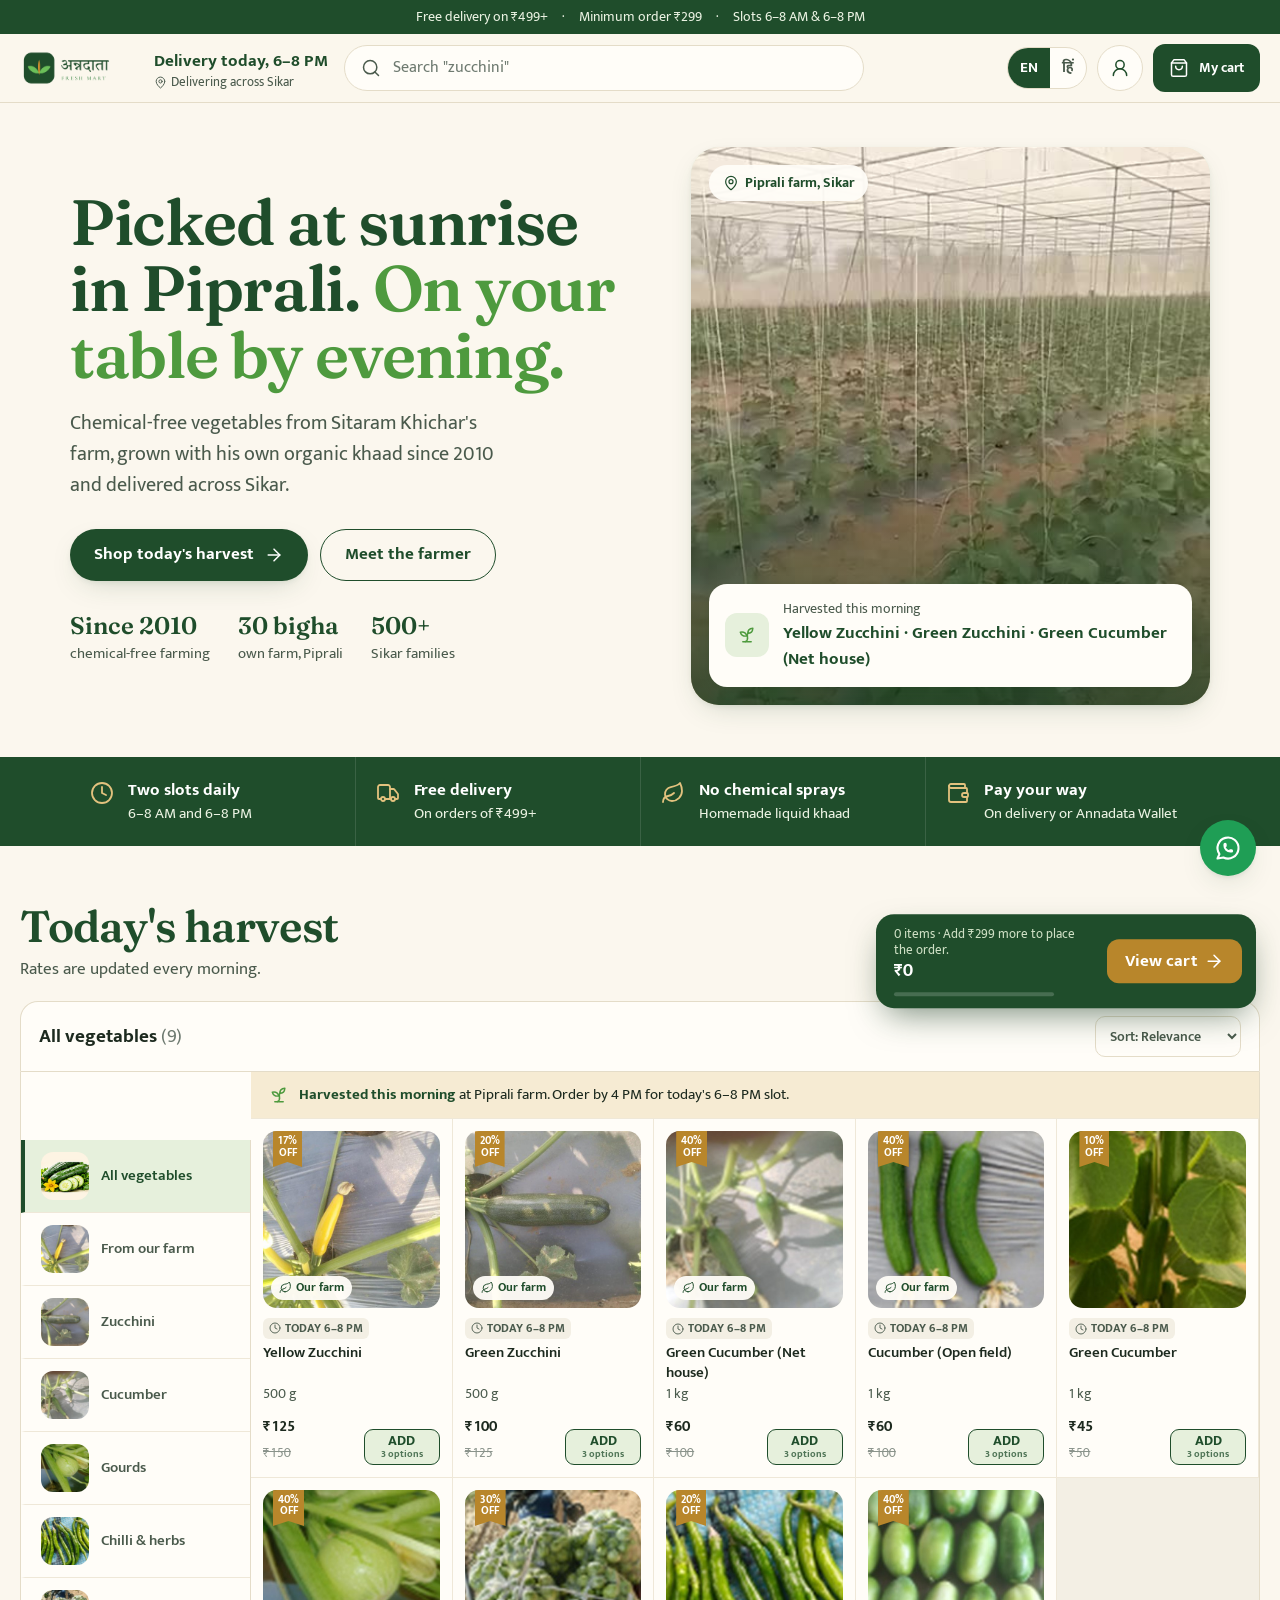
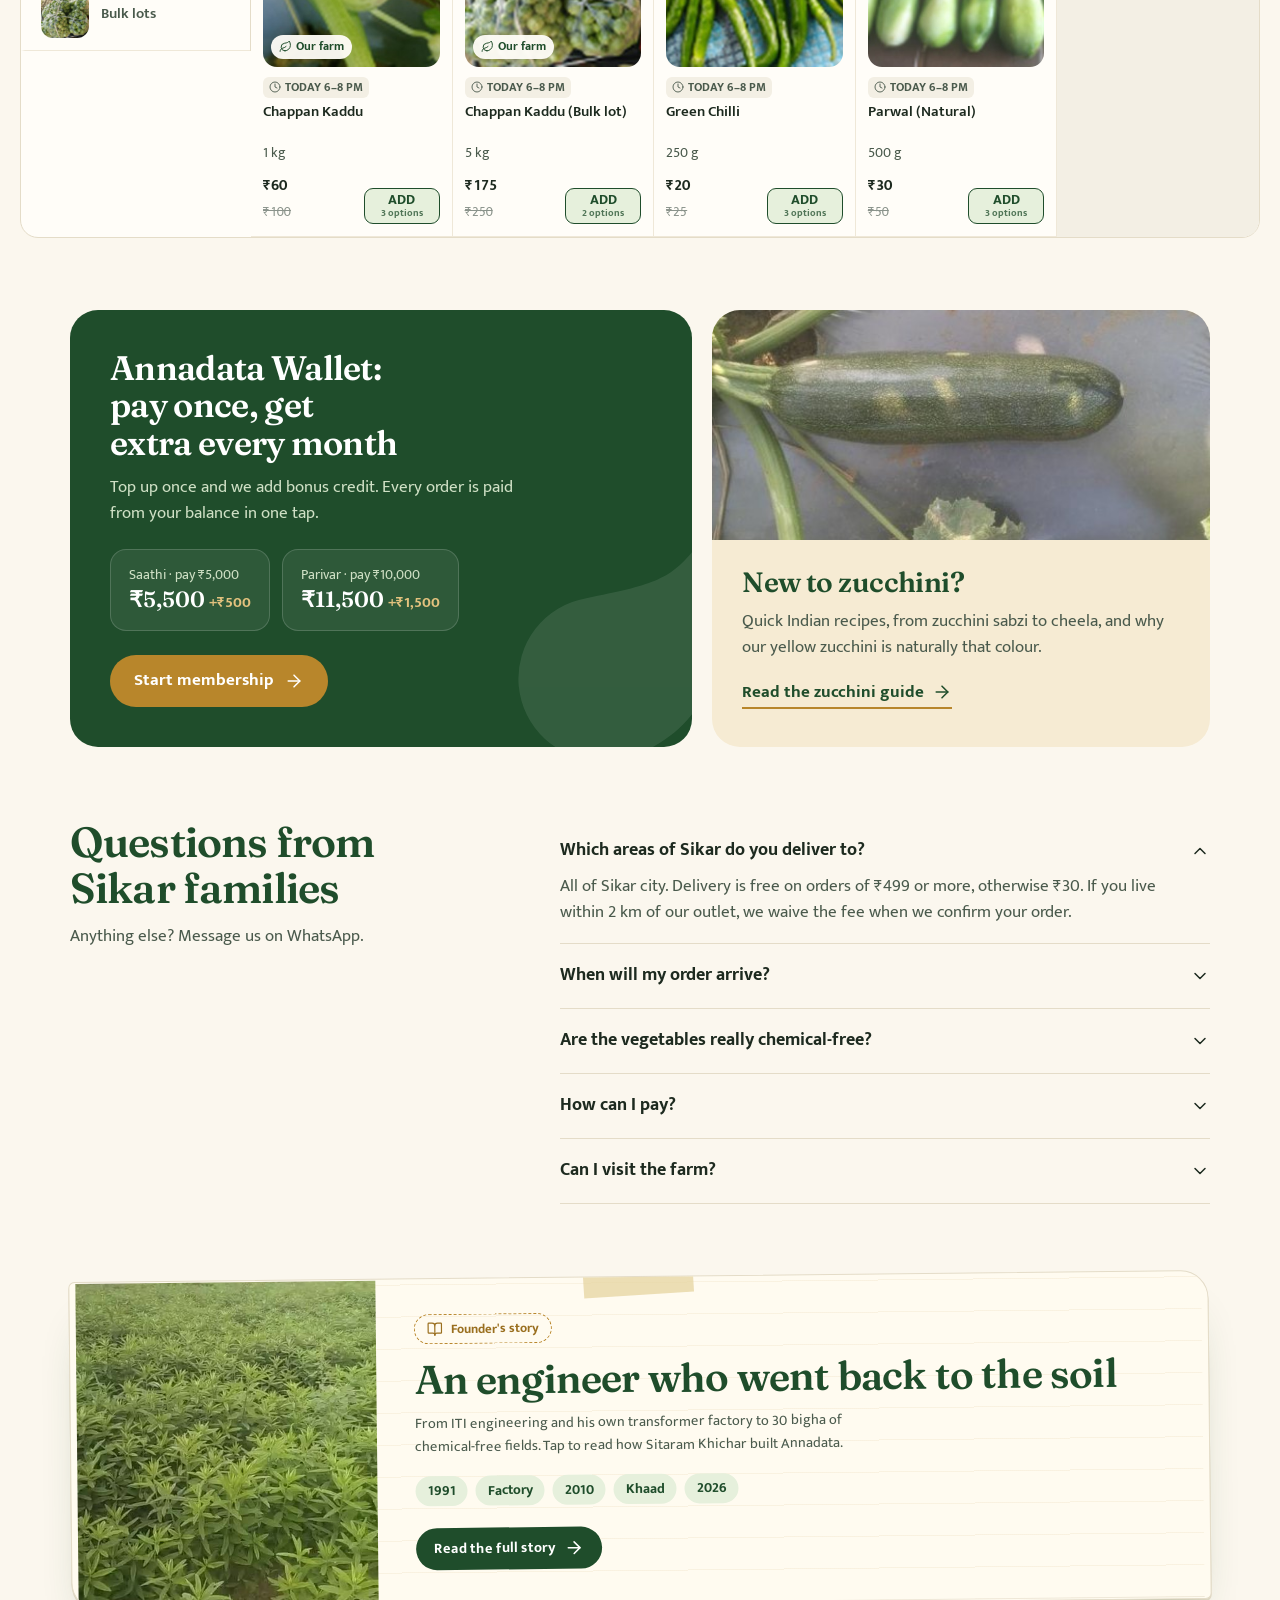
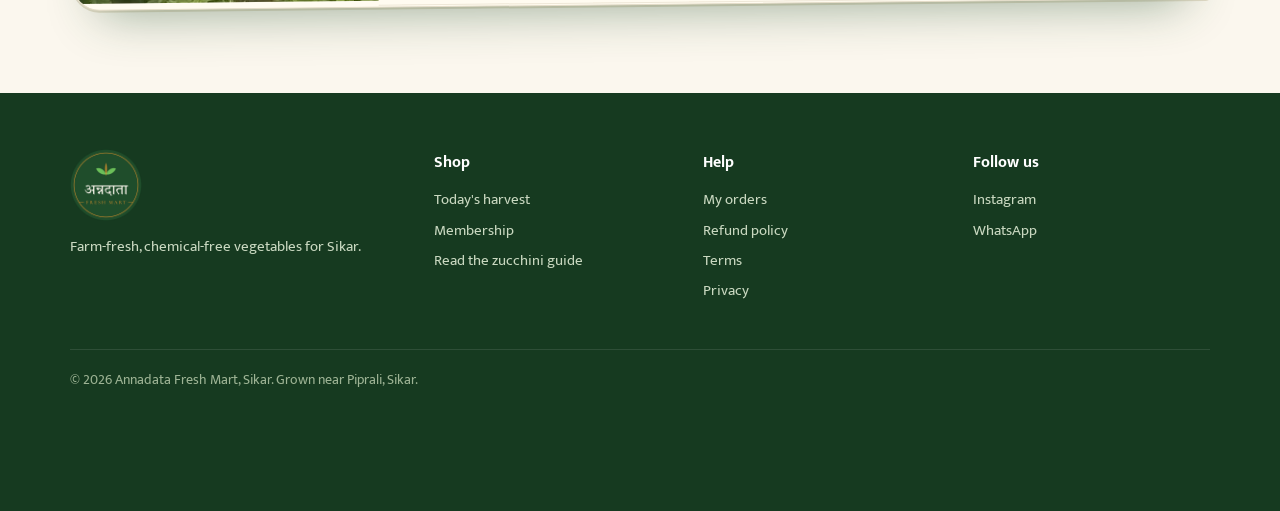
==== commit 280d22d0: "Website v2: Blinkit-style shop with 250g/500g/1kg options, email code + Google login, checkout with " ====
--- a/index.html
+++ b/index.html
@@ -2,749 +2,187 @@
 <html lang="en">
 <head>
 <meta charset="utf-8">
-<meta name="viewport" content="width=device-width, initial-scale=1">
+<meta name="viewport" content="width=device-width,initial-scale=1,viewport-fit=cover">
 <title>Annadata Fresh Mart — Farm-fresh vegetables delivered in Sikar</title>
-<meta name="description" content="Chemical-free vegetables from Sitaram Khichar's farm near Piprali, Sikar. Harvested in the morning, delivered to your home.">
-<link rel="icon" href="assets/logo-badge.png">
+<meta name="description" content="Chemical-free vegetables from Sitaram Khichar's farm near Piprali, Sikar. Harvested in the morning, delivered to your home in the 6–8 AM or 6–8 PM slot.">
+<meta property="og:title" content="Annadata Fresh Mart, Sikar">
+<meta property="og:description" content="Farm-fresh, chemical-free vegetables delivered across Sikar.">
+<meta property="og:image" content="assets/logo-badge.png">
+<link rel="icon" href="assets/icon-192.png">
 <link rel="manifest" href="manifest.webmanifest">
 <meta name="theme-color" content="#1F4D2B">
 <link rel="apple-touch-icon" href="assets/apple-touch-icon.png">
 <meta name="apple-mobile-web-app-capable" content="yes">
 <meta name="apple-mobile-web-app-title" content="Annadata">
-<link rel="preconnect" href="https://fonts.googleapis.com">
-<link rel="preconnect" href="https://fonts.gstatic.com" crossorigin>
-<link href="https://fonts.googleapis.com/css2?family=Mukta:wght@400;500;600;700;800&family=Fraunces:opsz,wght@9..144,500;9..144,600&display=swap" rel="stylesheet">
-<style>
-:root{
-  --deep:#1F4D2B; --fresh:#2F7D3A; --leaf:#6BBF59; --gold:#D9922E; --gold-d:#B8761C;
-  --cream:#FAF6EC; --cream-2:#F2ECDC; --ink:#1E2A1F; --muted:#5B6B57; --line:#E3DCC8; --white:#fff; --red:#C2410C;
-  --r:18px;
-}
-*{box-sizing:border-box}
-html{scroll-behavior:smooth}
-body{margin:0;background:var(--cream);color:var(--ink);font-family:Mukta,system-ui,sans-serif;font-size:17px;line-height:1.6;overflow-x:hidden}
-img,video{display:block;max-width:100%}
-a{color:var(--fresh)}
-h1,h2,h3{line-height:1.12;margin:0}
-.serif{font-family:Fraunces,Georgia,serif;font-weight:600}
-html[lang=hi] .serif{font-family:Mukta,sans-serif;font-weight:800}
-.wrap{width:min(100% - 40px,1180px);margin-inline:auto}
-.eyebrow{display:inline-flex;align-items:center;gap:8px;color:var(--gold-d);font-weight:700;font-size:14px;letter-spacing:.08em;text-transform:uppercase}
-html[lang=hi] .eyebrow{letter-spacing:0;text-transform:none;font-size:16px}
-.btn{display:inline-flex;align-items:center;justify-content:center;gap:10px;min-height:50px;padding:0 24px;border-radius:999px;border:0;font:inherit;font-weight:700;font-size:17px;cursor:pointer;text-decoration:none;transition:transform .15s,background .2s}
-.btn:active{transform:scale(.98)}
-.btn-primary{background:var(--deep);color:var(--cream)}
-.btn-primary:hover{background:#173d21}
-.btn-gold{background:var(--gold);color:var(--deep)}
-.btn-gold:hover{background:#cc8524}
-.btn-ghost{background:transparent;color:var(--deep);border:2px solid var(--deep)}
-.btn svg{width:20px;height:20px}
-
-/* header */
-header{position:sticky;top:0;z-index:40;background:rgb(250 246 236 / 92%);backdrop-filter:blur(10px);border-bottom:1px solid var(--line)}
-.nav{display:flex;align-items:center;justify-content:space-between;gap:16px;height:72px}
-.nav img{height:46px;width:auto}
-.nav-links{display:flex;gap:26px;font-weight:600}
-.nav-links a{color:var(--ink);text-decoration:none}
-.nav-links a:hover{color:var(--fresh)}
-.nav-right{display:flex;align-items:center;gap:10px}
-.lang{display:flex;border:1.5px solid var(--deep);border-radius:999px;overflow:hidden}
-.lang button{border:0;background:transparent;font:inherit;font-weight:700;font-size:14px;padding:6px 12px;cursor:pointer;color:var(--deep)}
-.lang button[aria-pressed=true]{background:var(--deep);color:var(--cream)}
-.cart-btn{position:relative;width:48px;height:48px;border-radius:50%;border:0;background:var(--gold);color:var(--deep);cursor:pointer;display:grid;place-items:center}
-.cart-btn svg{width:24px;height:24px}
-.cart-count{position:absolute;top:-4px;right:-4px;min-width:22px;height:22px;padding:0 5px;border-radius:11px;background:var(--deep);color:var(--cream);font-size:13px;font-weight:700;display:grid;place-items:center}
-
-/* hero */
-.hero{padding:56px 0 40px}
-.hero-grid{display:grid;grid-template-columns:1.05fr .95fr;gap:48px;align-items:center}
-.hero h1{font-size:clamp(40px,5.4vw,70px);color:var(--deep);margin:14px 0 18px}
-.hero h1 em{font-style:normal;color:var(--fresh)}
-.hero p.lead{font-size:20px;color:var(--muted);margin:0 0 28px;max-width:540px}
-.hero-ctas{display:flex;flex-wrap:wrap;gap:12px;margin-bottom:28px}
-.chips{display:flex;flex-wrap:wrap;gap:10px}
-.chip{display:inline-flex;align-items:center;gap:8px;padding:8px 14px;border-radius:999px;background:var(--white);border:1px solid var(--line);font-weight:600;font-size:15px}
-.chip i{width:9px;height:9px;border-radius:50%;background:var(--leaf);display:inline-block}
-.hero-media{position:relative}
-.hero-media .frame{border-radius:28px;overflow:hidden;aspect-ratio:4/5;background:var(--deep);box-shadow:0 30px 60px -30px rgb(31 77 43 / 55%)}
-.hero-media video{width:100%;height:100%;object-fit:cover}
-.float{position:absolute;background:var(--white);border-radius:16px;padding:12px 16px;box-shadow:0 14px 34px -14px rgb(0 0 0 / 30%);display:flex;align-items:center;gap:12px;font-weight:600;font-size:15px}
-.float b{display:block;color:var(--deep);font-size:17px}
-.float.f1{left:-28px;bottom:48px}
-.float.f2{right:-18px;top:36px}
-.dot{width:40px;height:40px;border-radius:12px;display:grid;place-items:center;background:var(--cream-2);color:var(--fresh)}
-.dot svg{width:22px;height:22px}
-
-/* strip */
-.strip{background:var(--deep);color:var(--cream)}
-.strip .wrap{display:grid;grid-template-columns:repeat(4,minmax(0,1fr));gap:20px;padding:22px 0}
-.strip div{display:flex;gap:12px;align-items:center;font-weight:600;line-height:1.3}
-.strip svg{width:30px;height:30px;color:var(--gold);flex-shrink:0}
-.strip small{display:block;color:#BFD8B4;font-weight:500;font-size:14px}
-
-section{padding:88px 0}
-.sec-head{display:flex;justify-content:space-between;align-items:flex-end;gap:24px;margin-bottom:36px;flex-wrap:wrap}
-.sec-head h2{font-size:clamp(32px,4vw,48px);color:var(--deep);margin-top:10px}
-.sec-head p{margin:0;color:var(--muted);max-width:420px}
-
-/* products */
-.grid{display:grid;grid-template-columns:repeat(auto-fill,minmax(250px,1fr));gap:22px}
-.card{background:var(--white);border:1px solid var(--line);border-radius:var(--r);overflow:hidden;display:flex;flex-direction:column;transition:transform .2s,box-shadow .2s}
-.card:hover{transform:translateY(-4px);box-shadow:0 18px 36px -22px rgb(31 77 43 / 45%)}
-.card .ph{position:relative;aspect-ratio:1/1;background:var(--cream-2)}
-.card .ph img{width:100%;height:100%;object-fit:cover}
-.off{position:absolute;top:12px;left:12px;background:var(--red);color:#fff;font-weight:800;font-size:14px;padding:4px 10px;border-radius:8px}
-.tag{position:absolute;top:12px;right:12px;background:rgb(31 77 43 / 88%);color:var(--cream);font-weight:600;font-size:13px;padding:4px 10px;border-radius:999px}
-.kit{position:absolute;left:12px;bottom:12px;right:12px;background:var(--gold);color:var(--deep);font-weight:700;font-size:13.5px;padding:6px 10px;border-radius:10px;display:flex;gap:6px;align-items:center}
-.kit svg{width:16px;height:16px}
-.card .body{padding:16px 18px 18px;display:flex;flex-direction:column;gap:6px;flex:1}
-.card h3{font-size:20px;color:var(--ink)}
-.card .note{font-size:14.5px;color:var(--muted);margin:0}
-.price{display:flex;align-items:baseline;gap:10px;margin-top:4px}
-.price b{font-size:26px;color:var(--deep);font-weight:800}
-.price s{color:#9a9a8f;font-size:16px}
-.price span{font-size:14px;color:var(--muted)}
-.save{font-size:14px;font-weight:700;color:var(--fresh)}
-.add{margin-top:auto;padding-top:12px}
-.add .btn{width:100%;min-height:46px}
-.qty{display:flex;align-items:center;justify-content:space-between;border:2px solid var(--deep);border-radius:999px;height:46px;overflow:hidden}
-.qty button{width:52px;height:100%;border:0;background:var(--deep);color:var(--cream);font-size:24px;font-weight:700;cursor:pointer}
-.qty output{font-weight:800;color:var(--deep)}
-.price-note{margin-top:22px;font-size:15px;color:var(--muted);display:flex;gap:8px;align-items:center}
-
-/* trust */
-.trust{background:var(--cream-2)}
-.trust-grid{display:grid;grid-template-columns:1fr 1fr;gap:56px;align-items:center}
-.trust-photos{display:grid;grid-template-columns:1fr 1fr;gap:16px}
-.trust-photos figure{margin:0;border-radius:20px;overflow:hidden;position:relative;background:var(--white)}
-.trust-photos figure:nth-child(2){margin-top:48px}
-.trust-photos img{aspect-ratio:3/4;object-fit:cover;width:100%}
-.trust-photos figcaption{position:absolute;left:10px;right:10px;bottom:10px;background:rgb(31 77 43 / 90%);color:var(--cream);font-weight:600;font-size:14px;padding:6px 10px;border-radius:10px;text-align:center}
-.trust h2{font-size:clamp(30px,3.6vw,44px);color:var(--deep);margin:10px 0 16px}
-.ticks{list-style:none;padding:0;margin:22px 0 0;display:grid;gap:12px}
-.ticks li{display:flex;gap:12px;align-items:flex-start;font-weight:500}
-.ticks li::before{content:"";flex-shrink:0;width:24px;height:24px;margin-top:2px;border-radius:50%;background:var(--fresh) url("data:image/svg+xml,%3Csvg xmlns='http://www.w3.org/2000/svg' viewBox='0 0 24 24' fill='none' stroke='%23FAF6EC' stroke-width='3' stroke-linecap='round' stroke-linejoin='round'%3E%3Cpath d='M6 12l4 4 8-8'/%3E%3C/svg%3E") center/16px no-repeat}
-.callout{margin-top:24px;padding:16px 18px;border-radius:14px;background:var(--gold);color:var(--deep);font-weight:700}
-.callout small{display:block;font-weight:500;font-size:15px}
-
-/* timeline */
-.story{background:var(--deep);color:var(--cream);position:relative;overflow:hidden}
-.story .sec-head h2{color:var(--cream)}
-.story .sec-head p{color:#BFD8B4}
-.story .eyebrow{color:var(--gold)}
-.timeline{position:relative;margin-top:20px}
-.timeline::before{content:"";position:absolute;top:0;bottom:0;left:50%;width:2px;background:rgb(250 246 236 / 16%);transform:translateX(-50%)}
-.t-progress{position:absolute;z-index:1;top:0;left:50%;width:3px;height:0;background:linear-gradient(var(--gold),var(--leaf));box-shadow:0 0 16px rgb(217 146 46 / 60%);transform:translateX(-50%);transition:height 80ms linear}
-.t-item{display:grid;grid-template-columns:minmax(0,1fr) 80px minmax(0,1fr);align-items:center;min-height:230px}
-.t-content{opacity:0;transition:opacity .7s ease,transform .7s cubic-bezier(.16,1,.3,1)}
-.t-item:nth-child(odd) .t-content{transform:translateX(-56px)}
-.t-item:nth-child(even) .t-content{transform:translateX(56px)}
-.t-item.active .t-content{opacity:1;transform:none}
-.t-node{position:relative;z-index:2;width:22px;height:22px;margin:auto;border:3px solid rgb(250 246 236 / 40%);border-radius:50%;background:var(--deep);transition:.4s}
-.t-item.active .t-node{border-color:var(--gold);box-shadow:0 0 0 7px rgb(217 146 46 / 18%),0 0 22px rgb(217 146 46 / 70%);transform:scale(1.18)}
-.t-card{padding:26px;border:1px solid rgb(250 246 236 / 14%);border-radius:16px;background:rgb(250 246 236 / 5%);transition:.25s}
-.t-card:hover{transform:translateY(-4px);border-color:rgb(217 146 46 / 55%)}
-.t-year{display:inline-flex;margin-bottom:12px;padding:5px 12px;border-radius:999px;background:rgb(217 146 46 / 18%);color:var(--gold);font-size:14px;font-weight:800}
-.t-card h3{font-size:23px;margin-bottom:8px}
-.t-card p{margin:0;color:#C9DCC0;font-size:16px}
-.founder{display:flex;align-items:center;gap:18px;margin-bottom:40px;padding:18px 22px;border-radius:18px;background:rgb(250 246 236 / 7%);border:1px solid rgb(250 246 236 / 14%);max-width:560px}
-.founder .ini{width:64px;height:64px;border-radius:50%;background:var(--gold);color:var(--deep);display:grid;place-items:center;font-size:26px;font-weight:800;flex-shrink:0}
-.founder b{font-size:22px;display:block}
-.founder span{color:#BFD8B4}
-
-/* farm videos */
-.farm-grid{display:grid;grid-template-columns:1.4fr 1fr 1fr;grid-template-rows:260px 260px;gap:16px}
-.farm-grid figure{margin:0;border-radius:20px;overflow:hidden;position:relative;background:var(--deep)}
-.farm-grid figure:first-child{grid-row:span 2}
-.farm-grid video{width:100%;height:100%;object-fit:cover}
-.farm-grid figcaption{position:absolute;left:14px;bottom:14px;background:rgb(250 246 236 / 92%);color:var(--deep);font-weight:700;font-size:14px;padding:5px 12px;border-radius:999px}
-
-/* how */
-.steps{display:grid;grid-template-columns:repeat(4,minmax(0,1fr));gap:18px;counter-reset:s}
-.step{background:var(--white);border:1px solid var(--line);border-radius:var(--r);padding:24px}
-.step::before{counter-increment:s;content:counter(s);display:grid;place-items:center;width:44px;height:44px;border-radius:50%;background:var(--deep);color:var(--cream);font-weight:800;font-size:20px;margin-bottom:14px}
-.step h3{font-size:20px;color:var(--deep);margin-bottom:6px}
-.step p{margin:0;color:var(--muted);font-size:15.5px}
-
-/* map */
-.map-grid{display:grid;grid-template-columns:.9fr 1.1fr;gap:28px;align-items:stretch}
-.map-card{background:var(--deep);color:var(--cream);border-radius:24px;padding:36px;display:flex;flex-direction:column;gap:16px}
-.map-card h2{font-size:clamp(30px,3.4vw,42px)}
-.map-card p{margin:0;color:#C9DCC0}
-.map-card .row{display:flex;gap:12px;align-items:flex-start}
-.map-card .row svg{width:22px;height:22px;color:var(--gold);flex-shrink:0;margin-top:3px}
-.map-frame{border-radius:24px;overflow:hidden;min-height:420px;border:1px solid var(--line);background:var(--cream-2)}
-.map-frame iframe{width:100%;height:100%;min-height:420px;border:0}
-
-/* footer */
-footer{background:#163a20;color:#C9DCC0;padding:56px 0 28px}
-.foot{display:grid;grid-template-columns:1.3fr 1fr 1fr;gap:36px}
-footer h4{color:var(--cream);margin:0 0 12px;font-size:18px}
-footer a{color:#C9DCC0;text-decoration:none;display:block;margin:6px 0}
-footer a:hover{color:var(--gold)}
-.copy{border-top:1px solid rgb(250 246 236 / 12%);margin-top:36px;padding-top:20px;font-size:14px;display:flex;justify-content:space-between;gap:12px;flex-wrap:wrap}
-
-/* drawer */
-.overlay{position:fixed;inset:0;background:rgb(0 0 0 / 45%);z-index:60;opacity:0;pointer-events:none;transition:.25s}
-.overlay.open{opacity:1;pointer-events:auto}
-.drawer{position:fixed;top:0;right:0;bottom:0;width:min(440px,100%);background:var(--cream);z-index:70;transform:translateX(100%);transition:transform .3s cubic-bezier(.16,1,.3,1);display:flex;flex-direction:column}
-.drawer.open{transform:none}
-.d-head{display:flex;justify-content:space-between;align-items:center;padding:18px 20px;border-bottom:1px solid var(--line)}
-.d-head h3{font-size:22px;color:var(--deep)}
-.x{width:42px;height:42px;border-radius:50%;border:0;background:var(--cream-2);font-size:22px;cursor:pointer}
-.d-body{flex:1;overflow:auto;padding:16px 20px}
-.line{display:grid;grid-template-columns:56px 1fr auto;gap:12px;align-items:center;padding:12px 0;border-bottom:1px solid var(--line)}
-.line img{width:56px;height:56px;border-radius:12px;object-fit:cover}
-.line b{display:block;font-size:16px}
-.line small{color:var(--muted)}
-.mini{display:flex;align-items:center;gap:6px}
-.mini button{width:32px;height:32px;border-radius:50%;border:1.5px solid var(--deep);background:var(--white);font-weight:800;cursor:pointer;color:var(--deep)}
-.free-line{background:#FFF4E2;border:1px dashed var(--gold);border-radius:12px;padding:10px 12px;margin:12px 0;display:flex;gap:10px;align-items:center;font-weight:600;font-size:15px}
-.free-line em{font-style:normal;margin-left:auto;color:var(--fresh);font-weight:800}
-.empty{text-align:center;color:var(--muted);padding:40px 10px}
-.d-foot{border-top:1px solid var(--line);padding:16px 20px;background:var(--white)}
-.sum{display:flex;justify-content:space-between;margin:4px 0;font-size:16px}
-.sum.total{font-size:20px;font-weight:800;color:var(--deep);margin-top:8px}
-.hint{font-size:14px;border-radius:10px;padding:8px 10px;margin:10px 0;background:#E8F2E0;color:var(--deep);font-weight:600}
-.hint.warn{background:#FDECDC;color:#9A3412}
-.d-foot .btn{width:100%;margin-top:6px}
-form .f{display:flex;flex-direction:column;gap:4px;margin-bottom:12px}
-form label{font-weight:600;font-size:15px}
-form input,form textarea,form select{font:inherit;font-size:16px;padding:11px 12px;border:1.5px solid var(--line);border-radius:12px;background:var(--white);color:var(--ink)}
-form input:focus,form textarea:focus{outline:2px solid var(--fresh);border-color:transparent}
-.opts{display:grid;gap:8px}
-.opt{display:flex;gap:10px;align-items:flex-start;padding:10px 12px;border:1.5px solid var(--line);border-radius:12px;background:var(--white);cursor:pointer;font-size:15px}
-.opt input{margin-top:5px;accent-color:var(--deep)}
-.opt b{display:block}
-.err{color:#B91C1C;font-size:14px;font-weight:600;min-height:0}
-
-.wa-float{position:fixed;right:18px;bottom:18px;z-index:30;width:58px;height:58px;border-radius:50%;background:#1FAF55;display:grid;place-items:center;box-shadow:0 10px 24px -8px rgb(0 0 0 / 45%)}
-.wa-float svg{width:30px;height:30px}
-.toast{position:fixed;left:50%;bottom:24px;transform:translate(-50%,120px);background:var(--deep);color:var(--cream);padding:12px 20px;border-radius:999px;font-weight:600;z-index:80;transition:.3s}
-.toast.show{transform:translate(-50%,0)}
-
-.acct-btn{background:var(--white);border:1.5px solid var(--deep);color:var(--deep)}
-.acct-btn.on{background:var(--deep);color:var(--cream)}
-.mem{background:var(--cream-2)}
-.plans{display:grid;grid-template-columns:1fr 1fr 1fr;gap:20px;align-items:stretch}
-.plan{background:var(--white);border:1.5px solid var(--line);border-radius:22px;padding:26px;display:flex;flex-direction:column;gap:10px}
-.plan-hot{border:2px solid var(--gold)}
-.plan-tag{align-self:flex-start;background:#E8F2E0;color:var(--deep);font-weight:700;font-size:14px;padding:4px 12px;border-radius:999px}
-.plan-tag.gold{background:#FFF0D9;color:#8A5A12}
-.plan-price{font-size:44px;font-weight:800;color:var(--deep);line-height:1}
-.plan-get{font-size:18px;color:var(--muted)}.plan-get b{color:var(--fresh);font-size:24px}
-.plan .btn{margin-top:auto}
-.ticks.small{margin:8px 0 8px;gap:8px}.ticks.small li{font-size:15.5px}
-.plan-terms{background:var(--deep);color:var(--cream);border-radius:22px;padding:26px}
-.plan-terms h3{font-size:22px;margin-bottom:6px}.plan-terms a{color:var(--gold);font-weight:700}
-.modal{position:fixed;inset:0;z-index:90;background:rgb(0 0 0 / 50%);display:none;align-items:center;justify-content:center;padding:16px}
-.modal.open{display:flex}
-.mbox{background:var(--cream);border-radius:22px;width:min(520px,100%);max-height:92vh;overflow:auto;padding:22px}
-.mbox h3{font-size:24px;color:var(--deep)}
-.mhead{display:flex;justify-content:space-between;align-items:center;margin-bottom:14px}
-.tabs{display:flex;gap:6px;margin:12px 0}.tabs button{flex:1;border:1.5px solid var(--line);background:var(--white);border-radius:999px;padding:8px;font:inherit;font-weight:700;cursor:pointer}
-.tabs button[aria-selected=true]{background:var(--deep);color:var(--cream);border-color:var(--deep)}
-.gbtn{width:100%;background:var(--white);border:1.5px solid var(--line);color:var(--ink)}
-.or{text-align:center;color:var(--muted);font-size:14px;margin:12px 0}
-.bal{background:var(--deep);color:var(--cream);border-radius:18px;padding:18px 20px;margin:10px 0 16px}
-.bal small{color:#BFD8B4;display:block}.bal b{font-size:36px}
-.list{display:grid;gap:10px;margin:8px 0 18px}
-.li{background:var(--white);border:1px solid var(--line);border-radius:14px;padding:12px 14px;font-size:15px}
-.li .top{display:flex;justify-content:space-between;gap:8px;font-weight:700}
-.badge{font-size:12.5px;font-weight:700;padding:2px 10px;border-radius:999px;background:#E8F2E0;color:var(--deep);white-space:nowrap}
-.badge.pending{background:#FFF0D9;color:#8A5A12}.badge.cancelled,.badge.rejected{background:#FDE2E2;color:#991B1B}
-.plus{color:var(--fresh);font-weight:800}.minus{color:#9A3412;font-weight:800}
-.sub{color:var(--muted);font-size:14px}
-.payinfo{background:var(--white);border:1.5px dashed var(--gold);border-radius:14px;padding:14px;margin:10px 0}
-.opt.dis{opacity:.5}
-.mbox .f{display:flex;flex-direction:column;gap:4px;margin-bottom:12px}.mbox label{font-weight:600;font-size:15px}
-.mbox input{font:inherit;font-size:16px;padding:11px 12px;border:1.5px solid var(--line);border-radius:12px;background:var(--white);color:var(--ink);width:100%}
-.mbox input:focus{outline:2px solid var(--fresh);border-color:transparent}
-#installBtn{white-space:nowrap}
-@media (max-width:900px){.plans{grid-template-columns:1fr}}
-@media (max-width:900px){
-  .nav-links{display:none}
-  .hero-grid,.trust-grid,.map-grid{grid-template-columns:1fr}
-  .hero{padding-top:28px}
-  .hero-media{max-width:460px}
-  .float.f1{left:10px}.float.f2{right:10px}
-  .strip .wrap{grid-template-columns:1fr 1fr}
-  .steps{grid-template-columns:1fr 1fr}
-  .farm-grid{grid-template-columns:1fr 1fr;grid-template-rows:220px 220px 220px}
-  .farm-grid figure:first-child{grid-column:span 2;grid-row:auto}
-  .foot{grid-template-columns:1fr}
-  section{padding:64px 0}
-  .timeline::before,.t-progress{left:13px}
-  .t-item{grid-template-columns:42px minmax(0,1fr);min-height:0;margin-bottom:28px;align-items:start}
-  .t-item .t-node{grid-column:1;grid-row:1;width:18px;height:18px;margin:22px auto 0}
-  .t-item .t-content{grid-column:2;grid-row:1}
-  .t-item:nth-child(odd) .t-content,.t-item:nth-child(even) .t-content{transform:translateY(28px)}
-  .t-item.active .t-content{transform:none}
-  .t-side{display:none}
-}
-@media (max-width:520px){
-  body{font-size:16px}
-  .nav img{height:34px}
-  #installBtn{font-size:12px!important;padding:0 10px!important;min-height:34px!important}
-  .nav-right{gap:6px}
-  .cart-btn{width:42px;height:42px}
-  .lang button{padding:5px 9px}
-  .grid{grid-template-columns:1fr 1fr;gap:12px}
-  .card .body{padding:12px}
-  .card h3{font-size:17px}
-  .price b{font-size:21px}
-  .kit{font-size:12px;padding:4px 8px}
-  .tag{display:none}
-  .steps{grid-template-columns:1fr}
-  .strip .wrap{grid-template-columns:1fr}
-}
-@media (prefers-reduced-motion:reduce){*{transition:none!important;scroll-behavior:auto!important}}
-</style>
+<link rel="preload" href="assets/fonts/mukta-latin-400-normal.woff2" as="font" type="font/woff2" crossorigin>
+<link rel="preload" href="assets/fonts/fraunces-latin-600-normal.woff2" as="font" type="font/woff2" crossorigin>
+<link rel="stylesheet" href="style.css?v=2">
 </head>
 <body>
+<svg width="0" height="0" style="position:absolute" aria-hidden="true">
+  <symbol id="truck" viewBox="0 0 24 24"><path d="M14 18V6a2 2 0 0 0-2-2H4a2 2 0 0 0-2 2v11a1 1 0 0 0 1 1h2"/><path d="M15 18H9"/><path d="M19 18h2a1 1 0 0 0 1-1v-3.65a1 1 0 0 0-.22-.62l-3.48-4.35A1 1 0 0 0 17.52 8H14"/><circle cx="17" cy="18" r="2"/><circle cx="7" cy="18" r="2"/></symbol>
+  <symbol id="clock" viewBox="0 0 24 24"><circle cx="12" cy="12" r="10"/><path d="M12 6v6l4 2"/></symbol>
+  <symbol id="leaf" viewBox="0 0 24 24"><path d="M11 20A7 7 0 0 1 9.8 6.1C15.5 5 17 4.48 19 2c1 2 2 4.18 2 8 0 5.5-4.78 10-10 10Z"/><path d="M2 21c0-3 1.85-5.36 5.08-6C9.5 14.52 12 13 13 12"/></symbol>
+  <symbol id="search" viewBox="0 0 24 24"><circle cx="11" cy="11" r="8"/><path d="m21 21-4.3-4.3"/></symbol>
+  <symbol id="user" viewBox="0 0 24 24"><circle cx="12" cy="8" r="5"/><path d="M20 21a8 8 0 0 0-16 0"/></symbol>
+  <symbol id="bag" viewBox="0 0 24 24"><path d="M6 2 3 6v14a2 2 0 0 0 2 2h14a2 2 0 0 0 2-2V6l-3-4Z"/><path d="M3 6h18"/><path d="M16 10a4 4 0 0 1-8 0"/></symbol>
+  <symbol id="pin" viewBox="0 0 24 24"><path d="M20 10c0 4.99-5.54 10.19-7.4 11.8a1 1 0 0 1-1.2 0C9.54 20.19 4 14.99 4 10a8 8 0 0 1 16 0"/><circle cx="12" cy="10" r="3"/></symbol>
+  <symbol id="arrow" viewBox="0 0 24 24"><path d="M5 12h14"/><path d="m12 5 7 7-7 7"/></symbol>
+  <symbol id="back" viewBox="0 0 24 24"><path d="m15 18-6-6 6-6"/></symbol>
+  <symbol id="wallet" viewBox="0 0 24 24"><path d="M19 7V4a1 1 0 0 0-1-1H5a2 2 0 0 0 0 4h15a1 1 0 0 1 1 1v4h-3a2 2 0 0 0 0 4h3a1 1 0 0 0 1-1v-2a1 1 0 0 0-1-1"/><path d="M3 5v14a2 2 0 0 0 2 2h15a1 1 0 0 0 1-1v-4"/></symbol>
+  <symbol id="sprout" viewBox="0 0 24 24"><path d="M7 20h10"/><path d="M10 20c5.5-2.5.8-6.4 3-10"/><path d="M9.5 9.4c1.1.8 1.8 2.2 2.3 3.7-2 .4-3.5.4-4.8-.3-1.2-.6-2.3-1.9-3-4.2 2.8-.5 4.4 0 5.5.8z"/><path d="M14.1 6a7 7 0 0 0-1.1 4c1.9-.1 3.3-.6 4.3-1.4 1-1 1.6-2.3 1.7-4.6-2.7.1-4 1-4.9 2z"/></symbol>
+  <symbol id="wa" viewBox="0 0 24 24"><path d="M3 21l1.65-3.8a9 9 0 1 1 3.4 2.9L3 21"/><path d="M9 10a.5.5 0 0 0 1 0V9a.5.5 0 0 0-1 0v1a5 5 0 0 0 5 5h1a.5.5 0 0 0 0-1h-1a.5.5 0 0 0 0 1"/></symbol>
+  <symbol id="chev" viewBox="0 0 24 24"><path d="m6 9 6 6 6-6"/></symbol>
+  <symbol id="x" viewBox="0 0 24 24"><path d="M18 6 6 18"/><path d="m6 6 12 12"/></symbol>
+  <symbol id="check" viewBox="0 0 24 24"><path d="M20 6 9 17l-5-5"/></symbol>
+  <symbol id="gift" viewBox="0 0 24 24"><rect x="3" y="8" width="18" height="4" rx="1"/><path d="M12 8v13"/><path d="M19 12v7a2 2 0 0 1-2 2H7a2 2 0 0 1-2-2v-7"/><path d="M7.5 8a2.5 2.5 0 0 1 0-5A4.8 8 0 0 1 12 8a4.8 8 0 0 1 4.5-5 2.5 2.5 0 0 1 0 5"/></symbol>
+  <symbol id="download" viewBox="0 0 24 24"><path d="M12 15V3"/><path d="M21 15v4a2 2 0 0 1-2 2H5a2 2 0 0 1-2-2v-4"/><path d="m7 10 5 5 5-5"/></symbol>
+  <symbol id="book" viewBox="0 0 24 24"><path d="M12 7v14"/><path d="M3 18a1 1 0 0 1-1-1V4a1 1 0 0 1 1-1h5a4 4 0 0 1 4 4 4 4 0 0 1 4-4h5a1 1 0 0 1 1 1v13a1 1 0 0 1-1 1h-6a3 3 0 0 0-3 3 3 3 0 0 0-3-3z"/></symbol>
+  <symbol id="mail" viewBox="0 0 24 24"><rect x="2" y="4" width="20" height="16" rx="2"/><path d="m22 7-8.97 5.7a1.94 1.94 0 0 1-2.06 0L2 7"/></symbol>
+</svg>
 
-<header>
-  <div class="wrap nav">
-    <a href="#top" aria-label="Annadata Fresh Mart home"><img src="assets/logo-h.png" alt="Annadata Fresh Mart"></a>
-    <nav class="nav-links" aria-label="Main">
-      <a href="#shop" data-i18n="nav_shop">Vegetables</a>
-      <a href="#membership" data-i18n="nav_mem">Membership</a>
-      <a href="#story" data-i18n="nav_story">Our Story</a>
-      <a href="#farm" data-i18n="nav_farm">Our Farm</a>
-      <a href="#visit" data-i18n="nav_visit">Visit</a>
-    </nav>
-    <div class="nav-right">
-      <button class="btn btn-ghost" type="button" id="installBtn" hidden style="min-height:40px;padding:0 14px;font-size:14px" data-i18n="install">Install app</button>
-      <div class="lang" role="group" aria-label="Language">
-        <button type="button" data-lang="en" aria-pressed="true">EN</button>
-        <button type="button" data-lang="hi" aria-pressed="false">हिं</button>
-      </div>
-      <button class="cart-btn acct-btn" type="button" id="openAcct" aria-label="My account">
-        <svg viewBox="0 0 24 24" fill="none" stroke="currentColor" stroke-width="2" stroke-linecap="round" stroke-linejoin="round" aria-hidden="true"><circle cx="12" cy="8" r="4"/><path d="M4 21c1.5-4 4.5-6 8-6s6.5 2 8 6"/></svg>
-      </button>
-      <button class="cart-btn" type="button" id="openCart" aria-label="Open cart">
-        <svg viewBox="0 0 24 24" fill="none" stroke="currentColor" stroke-width="2" stroke-linecap="round" stroke-linejoin="round" aria-hidden="true"><path d="M6 6h15l-1.5 9h-12z"/><path d="M6 6L5 3H2"/><circle cx="9" cy="20" r="1.5"/><circle cx="18" cy="20" r="1.5"/></svg>
-        <span class="cart-count" id="cartCount">0</span>
-      </button>
-    </div>
+<div class="top"><div class="wrap"><span data-t="topFree"></span><span class="hide-m">·</span><span class="hide-m" data-t="topMin"></span><span>·</span><span data-t="topSlots"></span></div></div>
+
+<header class="hdr"><div class="wrap">
+  <a class="logo" href="#top" aria-label="Annadata Fresh Mart home"><img src="assets/logo-h.png" alt="Annadata Fresh Mart" width="118" height="42"></a>
+  <div class="del"><b id="nextSlot">&nbsp;</b><small><svg class="i" style="width:13px;height:13px"><use href="#pin"/></svg><span data-t="city"></span></small></div>
+  <label class="search"><svg class="i"><use href="#search"/></svg><span class="sr" data-t="searchLabel"></span><input type="search" class="q-in" data-ph="searchPh" autocomplete="off"></label>
+  <div class="hd-r">
+    <button class="install" id="installBtn" type="button"><svg class="i" style="width:16px;height:16px"><use href="#download"/></svg><span data-t="install"></span></button>
+    <div class="lang" role="group" aria-label="Language"><button type="button" data-lang="en" aria-pressed="true">EN</button><button type="button" data-lang="hi" aria-pressed="false">हिं</button></div>
+    <button class="ic" type="button" id="accBtn" aria-label="My account"><svg class="i"><use href="#user"/></svg><span class="dot" id="accDot" hidden></span></button>
+    <button class="cartbtn" type="button" data-open-cart><svg class="i"><use href="#bag"/></svg><span id="cartBtnTxt"></span></button>
   </div>
+</div>
+<div class="msearch"><label class="search"><svg class="i"><use href="#search"/></svg><span class="sr" data-t="searchLabel"></span><input type="search" class="q-in" data-ph="searchPh" autocomplete="off"></label></div>
 </header>
 
 <main id="top">
-  <section class="hero" style="padding-bottom:48px">
-    <div class="wrap hero-grid">
-      <div>
-        <span class="eyebrow" data-i18n="hero_eyebrow">Farm-fresh • Chemical-free • Sikar</span>
-        <h1 class="serif" data-i18n-html="hero_title">Fresh from our farm, <em>to your kitchen.</em></h1>
-        <p class="lead" data-i18n="hero_lead">Vegetables grown by Sitaram Khichar with his own natural khaad, picked in the morning and delivered to your door across Sikar.</p>
-        <div class="hero-ctas">
-          <a class="btn btn-primary" href="#shop"><span data-i18n="cta_shop">Shop today's vegetables</span>
-            <svg viewBox="0 0 24 24" fill="none" stroke="currentColor" stroke-width="2.2" stroke-linecap="round" stroke-linejoin="round" aria-hidden="true"><path d="M5 12h14M13 6l6 6-6 6"/></svg></a>
-          <a class="btn btn-ghost" href="#farm" data-i18n="cta_farm">See our farm</a>
-        </div>
-        <div class="chips">
-          <span class="chip"><i></i><span data-i18n="chip1">Harvested every morning</span></span>
-          <span class="chip"><i></i><span data-i18n="chip2">Delivery 6–8 AM &amp; 6–8 PM</span></span>
-          <span class="chip"><i></i><span data-i18n="chip3">Free delivery above ₹499</span></span>
-        </div>
-      </div>
-      <div class="hero-media">
-        <div class="frame"><video src="assets/clip-polyhouse.mp4" poster="assets/clip-polyhouse.jpg" autoplay muted loop playsinline aria-label="Our polyhouse farm"></video></div>
-        <div class="float f2"><span class="dot"><svg viewBox="0 0 24 24" fill="none" stroke="currentColor" stroke-width="2" stroke-linecap="round" stroke-linejoin="round" aria-hidden="true"><path d="M12 21c-5-3-8-7-8-11a8 8 0 0 1 16 0c0 4-3 8-8 11z"/><circle cx="12" cy="10" r="3"/></svg></span><span><b data-i18n="float1_t">Piprali, Sikar</b><span data-i18n="float1_s">Our own farm</span></span></div>
-        <div class="float f1"><span class="dot"><svg viewBox="0 0 24 24" fill="none" stroke="currentColor" stroke-width="2" stroke-linecap="round" stroke-linejoin="round" aria-hidden="true"><path d="M12 22V12"/><path d="M12 12C12 7 8 4 3 4c0 5 4 8 9 8z"/><path d="M12 12c0-4 3-7 8-7 0 4-3 7-8 7z"/></svg></span><span><b data-i18n="float2_t">No chemical sprays</b><span data-i18n="float2_s">Grown with our own khaad</span></span></div>
-      </div>
+<section class="hero"><div class="wrap">
+  <div>
+    <h1 data-t-html="heroTitle"></h1>
+    <p class="lead" data-t="heroLead"></p>
+    <div class="cta">
+      <a class="btn btn-p" href="#shop"><span data-t="heroShop"></span><svg class="i"><use href="#arrow"/></svg></a>
+      <button class="btn btn-o" type="button" data-open-story data-t="heroFarmer"></button>
     </div>
-  </section>
-
-  <div class="strip">
-    <div class="wrap">
-      <div><svg viewBox="0 0 24 24" fill="none" stroke="currentColor" stroke-width="1.8" stroke-linecap="round" stroke-linejoin="round" aria-hidden="true"><circle cx="12" cy="12" r="9"/><path d="M12 7v5l3 2"/></svg><span><span data-i18n="s1_t">Two delivery slots</span><small data-i18n="s1_s">6–8 AM and 6–8 PM</small></span></div>
-      <div><svg viewBox="0 0 24 24" fill="none" stroke="currentColor" stroke-width="1.8" stroke-linecap="round" stroke-linejoin="round" aria-hidden="true"><rect x="2" y="7" width="13" height="10" rx="1"/><path d="M15 10h4l3 3v4h-7"/><circle cx="7" cy="18" r="2"/><circle cx="18" cy="18" r="2"/></svg><span><span data-i18n="s2_t">Anywhere in Sikar</span><small data-i18n="s2_s">Minimum order ₹299</small></span></div>
-      <div><svg viewBox="0 0 24 24" fill="none" stroke="currentColor" stroke-width="1.8" stroke-linecap="round" stroke-linejoin="round" aria-hidden="true"><path d="M20 12v9H4v-9"/><rect x="2" y="7" width="20" height="5" rx="1"/><path d="M12 22V7"/><path d="M12 7c-2-4-6-4-6-1s4 1 6 1zM12 7c2-4 6-4 6-1s-4 1-6 1z"/></svg><span><span data-i18n="s3_t">Free delivery</span><small data-i18n="s3_s">Above ₹499 or within 2 km of our shop</small></span></div>
-      <div><svg viewBox="0 0 24 24" fill="none" stroke="currentColor" stroke-width="1.8" stroke-linecap="round" stroke-linejoin="round" aria-hidden="true"><path d="M4 19V5a2 2 0 0 1 2-2h12v18H6a2 2 0 0 1-2-2z"/><path d="M8 7h6M8 11h6"/></svg><span><span data-i18n="s4_t">Free recipe kit</span><small data-i18n="s4_s">With every zucchini order</small></span></div>
+    <div class="facts">
+      <div><b data-t="f1b"></b><span data-t="f1"></span></div>
+      <div><b data-t="f2b"></b><span data-t="f2"></span></div>
+      <div><b data-t="f3b"></b><span data-t="f3"></span></div>
     </div>
   </div>
+  <div class="photo">
+    <img src="assets/clip-polyhouse.jpg" alt="Cucumber net house at the Annadata farm near Piprali" width="480" height="858" fetchpriority="high">
+    <span class="pin"><svg class="i" style="width:16px;height:16px"><use href="#pin"/></svg><span data-t="farmPin"></span></span>
+    <div class="harvest"><span class="hd"><svg class="i"><use href="#sprout"/></svg></span><div><small data-t="harvestSmall"></small><strong id="harvestList"></strong></div></div>
+  </div>
+</div></section>
 
-  <section id="shop">
-    <div class="wrap">
-      <div class="sec-head">
-        <div><span class="eyebrow" data-i18n="shop_eyebrow">Available today</span><h2 class="serif" data-i18n="shop_title">Picked this morning</h2></div>
-        <p data-i18n="shop_sub">All prices are per kg. Prices follow the mandi and can change daily.</p>
-      </div>
-      <div class="grid" id="products"></div>
-      <p class="price-note" data-i18n="bulk_note">Need 20 kg or more for a hotel, restaurant or event? Message us on WhatsApp for a bulk rate.</p>
+<section class="band" aria-label="Delivery promise"><div class="wrap">
+  <div class="b"><svg class="i"><use href="#clock"/></svg><span><b data-t="b1b"></b><span data-t="b1"></span></span></div>
+  <div class="b"><svg class="i"><use href="#truck"/></svg><span><b data-t="b2b"></b><span data-t="b2"></span></span></div>
+  <div class="b"><svg class="i"><use href="#leaf"/></svg><span><b data-t="b3b"></b><span data-t="b3"></span></span></div>
+  <div class="b"><svg class="i"><use href="#wallet"/></svg><span><b data-t="b4b"></b><span data-t="b4"></span></span></div>
+</div></section>
+
+<section class="shop" id="shop"><div class="shopw">
+  <div class="sh-head"><div><h2 data-t="shopTitle"></h2><p data-t="shopSub"></p></div></div>
+  <div class="bc"><h3><span id="catTitle" style="color:var(--ink);font-weight:700"></span> <span id="catCount"></span></h3>
+    <select class="sortsel" id="sortSel" aria-label="Sort"><option value="rel" data-t="sortRel"></option><option value="low" data-t="sortLow"></option><option value="high" data-t="sortHigh"></option><option value="off" data-t="sortOff"></option></select></div>
+  <div class="layout">
+    <nav class="side" id="cats" aria-label="Categories"></nav>
+    <div class="pgrid" id="grid" aria-live="polite"></div>
+  </div>
+</div></section>
+
+<section class="duo"><div class="wrap">
+  <div class="mem" id="membership">
+    <svg class="leafbg" viewBox="0 0 24 24" fill="#fff" aria-hidden="true"><path d="M11 20A7 7 0 0 1 9.8 6.1C15.5 5 17 4.48 19 2c1 2 2 4.18 2 8 0 5.5-4.78 10-10 10Z"/></svg>
+    <h2 data-t="memTitle"></h2>
+    <p data-t="memText"></p>
+    <div class="plans">
+      <div class="plan"><small data-t="p1s"></small><b class="num">₹5,500</b> <em>+₹500</em></div>
+      <div class="plan"><small data-t="p2s"></small><b class="num">₹11,500</b> <em>+₹1,500</em></div>
     </div>
-  </section>
+    <button class="btn btn-g" type="button" data-open-member><span data-t="memBtn"></span><svg class="i"><use href="#arrow"/></svg></button>
+  </div>
+  <div class="guide">
+    <img src="assets/zucchini-green.jpg" alt="" loading="lazy" width="480" height="480">
+    <div><h2 data-t="gTitle"></h2><p data-t="gText"></p><a class="lnk" href="zucchini.html"><span data-t="gLink"></span><svg class="i"><use href="#arrow"/></svg></a></div>
+  </div>
+</div></section>
 
-  <section class="trust">
-    <div class="wrap trust-grid">
-      <div class="trust-photos">
-        <figure><img src="assets/zucchini-yellow.jpg" alt="Yellow zucchini growing on the plant at our farm" loading="lazy"><figcaption data-i18n="cap_y">Yellow zucchini, on the plant</figcaption></figure>
-        <figure><img src="assets/zucchini-green.jpg" alt="Green zucchini growing on the plant at our farm" loading="lazy"><figcaption data-i18n="cap_g">Green zucchini, on the plant</figcaption></figure>
-      </div>
-      <div>
-        <span class="eyebrow" data-i18n="z_eyebrow">New to zucchini?</span>
-        <h2 class="serif" data-i18n="z_title">Cooks like tori, tastes even better.</h2>
-        <p data-i18n="z_lead">Zucchini is a light, everyday vegetable. Make it as a sabzi, with besan, in parathas or in a salad.</p>
-        <ul class="ticks">
-          <li data-i18n="z1">Very low in calories, good for weight watchers</li>
-          <li data-i18n="z2">A source of vitamin C and potassium</li>
-          <li data-i18n="z3">A light vegetable for people watching their sugar</li>
-          <li data-i18n="z4">Free recipe e-book and videos on WhatsApp with your order</li>
-        </ul>
-        <div class="callout"><span data-i18n="z_call">Yellow zucchini is its own variety. No colour, no injection.</span><small data-i18n="z_call_s">It grows yellow on the plant. These photos are from our farm.</small></div>
-      </div>
-    </div>
-  </section>
+<section class="faq"><div class="wrap">
+  <div><h2 data-t="faqTitle"></h2><p class="lead" data-t="faqSub"></p></div>
+  <div id="faqList"></div>
+</div></section>
 
-  <section id="membership" class="mem">
-    <div class="wrap">
-      <div class="sec-head">
-        <div><span class="eyebrow" data-i18n="m_eyebrow">Annadata Parivar Membership</span><h2 class="serif" data-i18n="m_title">Pay ahead, get more sabzi</h2></div>
-        <p data-i18n="m_sub">Add money to your Annadata account once. Every order is paid from your balance, with extra value on top.</p>
-      </div>
-      <div class="plans">
-        <article class="plan">
-          <span class="plan-tag" data-i18n="m_p1_tag">Saathi</span>
-          <div class="plan-price">₹5,000</div>
-          <div class="plan-get"><span data-i18n="m_get">You get</span> <b>₹5,500</b> <span data-i18n="m_worth">of vegetables</span></div>
-          <ul class="ticks small">
-            <li data-i18n="m_b1">10% extra value</li>
-            <li data-i18n="m_b2">Balance shows in your account</li>
-            <li data-i18n="m_b3">Free delivery on member orders above ₹499</li>
-          </ul>
-          <button class="btn btn-primary" type="button" data-plan="saathi" data-i18n="m_join">Become a member</button>
-        </article>
-        <article class="plan plan-hot">
-          <span class="plan-tag gold" data-i18n="m_p2_tag">Parivar · Best value</span>
-          <div class="plan-price">₹10,000</div>
-          <div class="plan-get"><span data-i18n="m_get">You get</span> <b>₹11,500</b> <span data-i18n="m_worth">of vegetables</span></div>
-          <ul class="ticks small">
-            <li data-i18n="m_b4">15% extra value</li>
-            <li data-i18n="m_b5">Free zucchini recipe kit</li>
-            <li data-i18n="m_b6">Two farm visits a year</li>
-          </ul>
-          <button class="btn btn-gold" type="button" data-plan="parivar" data-i18n="m_join">Become a member</button>
-        </article>
-        <div class="plan-terms">
-          <h3 data-i18n="m_terms_t">Simple, honest terms</h3>
-          <ul class="ticks small">
-            <li data-i18n="m_t1">Vegetables from our own farm, starting next week</li>
-            <li data-i18n="m_t2">Use your balance within 6 months</li>
-            <li data-i18n="m_t3">Unused balance refunded any time, within 7 days</li>
-            <li data-i18n="m_t4">Limited to the first 100 families</li>
-          </ul>
-          <a href="membership.html" data-i18n="m_terms_link">Read full membership terms</a>
-        </div>
-      </div>
-    </div>
-  </section>
-
-  <section class="story" id="story">
-    <div class="wrap">
-      <div class="sec-head">
-        <div><span class="eyebrow" data-i18n="st_eyebrow">The farmer behind the food</span><h2 class="serif" data-i18n="st_title">From IIT engineer to farmer</h2></div>
-        <p data-i18n="st_sub">A journey of more than 30 years, from machines to the soil.</p>
-      </div>
-      <div class="founder"><span class="ini">SK</span><span><b data-i18n="f_name">Sitaram Khichar</b><span data-i18n="f_role">Founder farmer, Annadata Fresh Mart</span></span></div>
-      <div class="timeline" id="timeline">
-        <div class="t-progress" id="tProgress" aria-hidden="true"></div>
-      </div>
-    </div>
-  </section>
-
-  <section id="farm">
-    <div class="wrap">
-      <div class="sec-head">
-        <div><span class="eyebrow" data-i18n="farm_eyebrow">Our farm</span><h2 class="serif" data-i18n="farm_title">See where your food grows</h2></div>
-        <p data-i18n="farm_sub">30 bigha of our own land plus leased fields, with a polyhouse and open fields near Piprali, Sikar.</p>
-      </div>
-      <div class="farm-grid">
-        <figure><video src="assets/clip-field.mp4" poster="assets/clip-field.jpg" muted loop playsinline preload="none" aria-label="Open field"></video><figcaption data-i18n="v1">Open fields</figcaption></figure>
-        <figure><video src="assets/clip-seedlings.mp4" poster="assets/clip-seedlings.jpg" muted loop playsinline preload="none" aria-label="Young plants"></video><figcaption data-i18n="v2">Young plants</figcaption></figure>
-        <figure><video src="assets/clip-polyhouse.mp4" poster="assets/clip-polyhouse.jpg" muted loop playsinline preload="none" aria-label="Polyhouse"></video><figcaption data-i18n="v5">Polyhouse cucumbers</figcaption></figure>
-        <figure><video src="assets/clip-tractor.mp4" poster="assets/clip-tractor.jpg" muted loop playsinline preload="none" aria-label="Our team at work"></video><figcaption data-i18n="v4">Our team at work</figcaption></figure>
-        <figure><video src="assets/clip-fruit.mp4" poster="assets/clip-fruit.jpg" muted loop playsinline preload="none" aria-label="Fruit trees"></video><figcaption data-i18n="v3">Fruit trees on the farm</figcaption></figure>
-      </div>
-    </div>
-  </section>
-
-  <section style="padding-top:0">
-    <div class="wrap">
-      <div class="sec-head"><div><span class="eyebrow" data-i18n="how_eyebrow">How it works</span><h2 class="serif" data-i18n="how_title">Farm to door in four steps</h2></div></div>
-      <div class="steps">
-        <div class="step"><h3 data-i18n="h1">Pick your vegetables</h3><p data-i18n="h1p">Add items to your cart. Minimum order ₹299.</p></div>
-        <div class="step"><h3 data-i18n="h2">Choose a slot</h3><p data-i18n="h2p">Morning 6–8 or evening 6–8.</p></div>
-        <div class="step"><h3 data-i18n="h3">We harvest</h3><p data-i18n="h3p">Your vegetables are picked fresh before delivery.</p></div>
-        <div class="step"><h3 data-i18n="h4">Delivered home</h3><p data-i18n="h4p">Anywhere in Sikar, with updates on WhatsApp.</p></div>
-      </div>
-    </div>
-  </section>
-
-  <section id="visit" style="padding-top:0">
-    <div class="wrap map-grid">
-      <div class="map-card">
-        <span class="eyebrow" style="color:var(--gold)" data-i18n="map_eyebrow">Visit our farm</span>
-        <h2 class="serif" data-i18n="map_title">Come and see it yourself</h2>
-        <p data-i18n="map_sub">We are happy to show you how your vegetables are grown. Call or message before you come.</p>
-        <div class="row"><svg viewBox="0 0 24 24" fill="none" stroke="currentColor" stroke-width="2" stroke-linecap="round" stroke-linejoin="round" aria-hidden="true"><path d="M12 21c-5-3-8-7-8-11a8 8 0 0 1 16 0c0 4-3 8-8 11z"/><circle cx="12" cy="10" r="3"/></svg><span data-i18n="map_addr">Piprali, Sikar, Rajasthan</span></div>
-        <div class="row"><svg viewBox="0 0 24 24" fill="none" stroke="currentColor" stroke-width="2" stroke-linecap="round" stroke-linejoin="round" aria-hidden="true"><path d="M22 16.9v3a2 2 0 0 1-2.2 2 19.8 19.8 0 0 1-8.6-3.1 19.5 19.5 0 0 1-6-6A19.8 19.8 0 0 1 2.1 4.2 2 2 0 0 1 4.1 2h3a2 2 0 0 1 2 1.7c.1.9.4 1.8.7 2.7a2 2 0 0 1-.5 2.1L8 9.8a16 16 0 0 0 6 6l1.3-1.3a2 2 0 0 1 2.1-.4c.9.3 1.8.6 2.7.7a2 2 0 0 1 1.7 2z"/></svg><span>+91 96360 32956</span></div>
-        <div style="display:flex;gap:10px;flex-wrap:wrap;margin-top:auto">
-          <a class="btn btn-gold" id="dirBtn" target="_blank" rel="noopener" data-i18n="map_btn">Get directions</a>
-          <a class="btn" style="background:rgb(250 246 236 / 12%);color:var(--cream)" id="waVisit" target="_blank" rel="noopener" data-i18n="map_wa">Message us</a>
-        </div>
-      </div>
-      <div class="map-frame"><iframe id="mapFrame" title="Map of our farm near Piprali, Sikar" loading="lazy" referrerpolicy="no-referrer-when-downgrade"></iframe></div>
-    </div>
-  </section>
+<section class="founder"><div class="wrap">
+  <button class="pamph" type="button" data-open-story aria-label="Read the story of Sitaram Khichar">
+    <span class="tape" aria-hidden="true"></span>
+    <span class="ph"><img src="assets/clip-field.jpg" alt="" loading="lazy" width="480" height="860"></span>
+    <span class="tx">
+      <span class="stamp"><svg class="i" style="width:16px;height:16px"><use href="#book"/></svg><span data-t="pStamp"></span></span>
+      <h2 data-t="pTitle"></h2>
+      <p data-t="pText"></p>
+      <span class="yrs"><span>1991</span><span data-t="pY2"></span><span>2010</span><span data-t="pY4"></span><span>2026</span></span>
+      <span class="tap"><span data-t="pTap"></span><svg class="i"><use href="#arrow"/></svg></span>
+    </span>
+  </button>
+</div></section>
 </main>
 
-<footer>
-  <div class="wrap">
-    <div class="foot">
-      <div>
-        <img src="assets/logo-badge.png" alt="" style="width:92px;margin-bottom:14px">
-        <p style="margin:0;max-width:340px" data-i18n="foot_about">Chemical-free vegetables from our farm near Piprali, delivered across Sikar.</p>
-      </div>
-      <div>
-        <h4 data-i18n="foot_contact">Contact</h4>
-        <a id="footWa" target="_blank" rel="noopener">WhatsApp: +91 96360 32956</a>
-        <a href="tel:+919636032956" data-i18n="foot_call">Call us</a>
-        <a href="#" data-social="instagram">Instagram</a>
-        <a href="#" data-social="facebook">Facebook</a>
-      </div>
-      <div>
-        <h4 data-i18n="foot_info">Information</h4>
-        <a href="privacy.html" data-i18n="foot_privacy">Privacy policy</a>
-        <a href="refund.html" data-i18n="foot_refund">Refund &amp; cancellation</a>
-        <a href="terms.html" data-i18n="foot_terms">Terms &amp; conditions</a>
-      </div>
-    </div>
-    <div class="copy"><span>© 2026 Annadata Fresh Mart, Sikar</span><span data-i18n="foot_note">Harvested with care. Delivered with respect.</span></div>
+<footer><div class="wrap">
+  <div class="fb"><img src="assets/logo-badge.png" alt="Annadata Fresh Mart" loading="lazy" width="72" height="72"><p data-t="footTag"></p></div>
+  <div><h4 data-t="fShop"></h4><ul><li><a href="#shop" data-t="fHarvest"></a></li><li><a href="#" data-open-member data-t="fMember"></a></li><li><a href="zucchini.html" data-t="gLink"></a></li></ul></div>
+  <div><h4 data-t="fHelp"></h4><ul><li><a href="#" data-open-orders data-t="fOrders"></a></li><li><a href="refund.html" data-t="fRefund"></a></li><li><a href="terms.html" data-t="fTerms"></a></li><li><a href="privacy.html" data-t="fPrivacy"></a></li></ul></div>
+  <div><h4 data-t="fFollow"></h4><ul id="socialList"></ul></div>
+  <p class="copy">© 2026 Annadata Fresh Mart, Sikar. <span data-t="fCopy"></span></p>
+</div></footer>
+
+<a class="wa" id="waFab" href="#" target="_blank" rel="noopener" aria-label="WhatsApp us"><svg class="i" style="width:28px;height:28px"><use href="#wa"/></svg></a>
+<div class="mbar" id="mbar"><div style="min-width:0"><small id="mbarSmall"></small><b class="num" id="mbarTotal"></b><div class="prog"><i id="mbarProg"></i></div></div><button class="go" type="button" data-open-cart><span data-t="viewCart"></span><svg class="i"><use href="#arrow"/></svg></button></div>
+
+<div class="ov" id="ov"></div>
+
+<aside class="drawer" id="cartDrawer" aria-hidden="true" aria-labelledby="cartTitle" role="dialog">
+  <div class="dh"><button class="x" type="button" id="cartBack" hidden aria-label="Back"><svg class="i"><use href="#back"/></svg></button><h3 id="cartTitle"></h3><button class="x" type="button" data-close aria-label="Close"><svg class="i"><use href="#x"/></svg></button></div>
+  <div class="db" id="cartBody"></div>
+  <div class="df" id="cartFoot"></div>
+</aside>
+
+<aside class="drawer" id="accDrawer" aria-hidden="true" aria-labelledby="accTitle" role="dialog">
+  <div class="dh"><h3 id="accTitle" data-t="myAccount"></h3><button class="x" type="button" data-close aria-label="Close"><svg class="i"><use href="#x"/></svg></button></div>
+  <div class="db" id="accBody"></div>
+</aside>
+
+<div class="sheet" id="optSheet" role="dialog" aria-modal="true" aria-labelledby="optTitle"><button class="x" type="button" data-close aria-label="Close"><svg class="i"><use href="#x"/></svg></button><h4 id="optTitle"></h4><p class="sub" id="optSub"></p><div id="optList"></div></div>
+
+<div class="modal" id="loginModal" role="dialog" aria-modal="true" aria-labelledby="loginTitle"><div class="card">
+  <button class="x" type="button" data-close aria-label="Close"><svg class="i"><use href="#x"/></svg></button>
+  <div id="loginBody"></div>
+</div></div>
+
+<section class="story" id="story" aria-hidden="true" role="dialog" aria-label="Story of Sitaram Khichar">
+  <div class="story-top"><img src="assets/logo-h.png" alt="Annadata Fresh Mart"><button class="x" type="button" data-close-story aria-label="Close story"><svg class="i"><use href="#x"/></svg></button></div>
+  <div class="story-hero">
+    <video id="storyVid" muted loop playsinline preload="none" poster="assets/clip-field.jpg"><source src="assets/clip-field.mp4" type="video/mp4"></video>
+    <div class="cap"><h2 data-t="sTitle"></h2><p data-t="sLead"></p></div>
   </div>
-</footer>
+  <div class="story-body">
+    <p data-t="sIntro"></p>
+    <ol class="tl" id="timeline"></ol>
+    <div class="story-gal"><img src="assets/clip-polyhouse.jpg" alt="Net house with cucumber vines" loading="lazy"><img src="assets/clip-seedlings.jpg" alt="Seedlings at the farm" loading="lazy"></div>
+    <div class="cta"><button class="btn btn-p" type="button" data-close-story data-goto-shop><span data-t="sShop"></span><svg class="i"><use href="#arrow"/></svg></button><a class="btn btn-o" id="mapLink" href="#" target="_blank" rel="noopener" data-t="sMap"></a></div>
+  </div>
+</section>
 
-<a class="wa-float" id="waFloat" target="_blank" rel="noopener" aria-label="Chat on WhatsApp">
-  <svg viewBox="0 0 24 24" fill="#fff" aria-hidden="true"><path d="M12 2a10 10 0 0 0-8.6 15.1L2 22l5-1.3A10 10 0 1 0 12 2zm0 18.2a8.2 8.2 0 0 1-4.2-1.2l-.3-.2-3 .8.8-2.9-.2-.3A8.2 8.2 0 1 1 12 20.2zm4.5-6.1c-.2-.1-1.5-.7-1.7-.8s-.4-.1-.6.1-.7.8-.8 1-.3.2-.5.1a6.7 6.7 0 0 1-3.3-2.9c-.3-.4.3-.4.7-1.4.1-.2 0-.3 0-.5l-.8-1.8c-.2-.5-.4-.4-.6-.4h-.5a1 1 0 0 0-.7.3 3 3 0 0 0-.9 2.2 5.2 5.2 0 0 0 1.1 2.7 11.8 11.8 0 0 0 4.5 4c1.7.7 2.3.8 3.2.6a2.7 2.7 0 0 0 1.8-1.2 2.2 2.2 0 0 0 .1-1.3c0-.1-.2-.2-.5-.3z"/></svg>
-</a>
-
-<div class="overlay" id="overlay"></div>
-<aside class="drawer" id="drawer" aria-label="Cart" aria-hidden="true">
-  <div class="d-head"><h3 id="dTitle" data-i18n="cart_title">Your cart</h3><button class="x" type="button" id="closeCart" aria-label="Close cart">×</button></div>
-  <div class="d-body" id="dBody"></div>
-  <div class="d-foot" id="dFoot"></div>
-</aside>
-<div class="modal" id="authModal" role="dialog" aria-modal="true" aria-labelledby="authTitle"><div class="mbox" id="authBox"></div></div>
-<div class="modal" id="acctModal" role="dialog" aria-modal="true" aria-labelledby="acctTitle"><div class="mbox" id="acctBox"></div></div>
 <div class="toast" id="toast" role="status" aria-live="polite"></div>
 
-<script>
-/* ======== EDIT HERE: business settings ======== */
-const CONFIG = {
-  whatsapp: "919636032956",
-  upiId: "",                 // farmer ji ka UPI ID yahan, e.g. "name@okaxis"
-  upiName: "Annadata Fresh Mart",
-  razorpayKey: "",           // Razorpay account active hone par key yahan
-  minOrder: 299,
-  freeDeliveryAbove: 499,
-  deliveryCharge: 30,
-  mapQuery: "Piprali, Sikar, Rajasthan", // farm ka Google Maps link milne par badlein
-  mapLink: "",               // farm ka Google Maps share link
-  instagram: "", facebook: "",
-  supabaseUrl: "https://kyquhiktnjoeucafrjly.supabase.co",
-  supabaseKey: "sb_publishable_yjrho_YDkRrAyENklcn_bw_DlH2RDB_"
-};
-const PRODUCTS = [
-  {id:"zy", img:"zucchini-yellow.jpg", price:250, mrp:300, kit:true, tag:{en:"Our farm",hi:"अपना खेत"}, name:{en:"Yellow Zucchini",hi:"पीली ज़ुकिनी"}, note:{en:"Bulk order discount available",hi:"थोक ऑर्डर पर छूट"}},
-  {id:"zg", img:"zucchini-green.jpg", price:200, mrp:250, kit:true, tag:{en:"Our farm",hi:"अपना खेत"}, name:{en:"Green Zucchini",hi:"हरी ज़ुकिनी"}, note:{en:"Bulk order discount available",hi:"थोक ऑर्डर पर छूट"}},
-  {id:"cn", img:"cucumber-net.jpg", price:60, mrp:100, tag:{en:"Polyhouse",hi:"पॉलीहाउस"}, name:{en:"Green Cucumber (Net house)",hi:"हरा खीरा (नेट हाउस)"}, note:{en:"Bulk order discount available",hi:"थोक ऑर्डर पर छूट"}},
-  {id:"co", img:"cucumber-open.jpg", price:60, mrp:100, tag:{en:"Open field",hi:"खुला खेत"}, name:{en:"Cucumber (Open field)",hi:"खीरा (खुला खेत)"}, note:{en:"Fresh, crunchy, desi",hi:"ताज़ा, कुरकुरा, देसी"}},
-  {id:"cg", img:"cucumber-green.jpg", price:45, mrp:50, tag:{en:"All weather",hi:"हर मौसम"}, name:{en:"Green Cucumber",hi:"हरा खीरा"}, note:{en:"Everyday salad cucumber",hi:"रोज़ के सलाद के लिए"}},
-  {id:"ck", img:"chappan-kaddu.jpg", price:60, mrp:100, tag:{en:"Our farm",hi:"अपना खेत"}, name:{en:"Chappan Kaddu",hi:"छप्पन कद्दू"}, note:{en:"Bulk order discount available",hi:"थोक ऑर्डर पर छूट"}},
-  {id:"cl", img:"chappan-lot.jpg", price:35, mrp:50, tag:{en:"Bulk",hi:"थोक"}, name:{en:"Chappan Kaddu (Bulk lot)",hi:"छप्पन कद्दू (थोक)"}, note:{en:"Best price for larger quantity",hi:"ज़्यादा मात्रा पर सबसे अच्छा भाव"}},
-  {id:"ch", img:"chilli.jpg", price:80, mrp:100, tag:{en:"Limited",hi:"सीमित"}, name:{en:"Green Chilli",hi:"हरी मिर्च"}, note:{en:"Limited quantity",hi:"सीमित मात्रा"}},
-  {id:"pw", img:"parwal.jpg", price:60, mrp:100, tag:{en:"Limited",hi:"सीमित"}, name:{en:"Parwal (Natural)",hi:"परवल (प्राकृतिक)"}, note:{en:"Limited quantity",hi:"सीमित मात्रा"}}
-];
-const TIMELINE = [
-  {y:"1991", en:["Engineering at IIT","Sitaram Khichar began his engineering studies at IIT in 1991 and completed them in 1993."], hi:["IIT में इंजीनियरिंग","सीताराम खीचड़ ने 1991 में IIT से इंजीनियरिंग शुरू की और 1993 में पूरी की।"]},
-  {y:"1993+", en:["Machines and design","He worked with companies on machine maintenance and designed industrial machines."], hi:["मशीन और डिज़ाइन","उन्होंने कंपनियों के साथ मशीनों की देखरेख की और औद्योगिक मशीनें डिज़ाइन कीं।"]},
-  {y:"Business", en:["His own transformer factory","With that experience he started manufacturing electrical transformers himself."], hi:["अपनी ट्रांसफॉर्मर फैक्ट्री","इसी अनुभव से उन्होंने खुद बिजली के ट्रांसफॉर्मर बनाना शुरू किया।"]},
-  {y:"2010", en:["Health comes first","He decided that what we eat matters most, and started chemical-free farming on his own land."], hi:["सेहत सबसे पहले","उन्होंने तय किया कि जो हम खाते हैं वही सबसे ज़रूरी है, और अपनी ज़मीन पर केमिकल-फ्री खेती शुरू की।"]},
-  {y:"Research", en:["His own liquid khaad","Working with agricultural scientists, he experimented for years and developed his own natural liquid khaad."], hi:["अपनी लिक्विड खाद","कृषि वैज्ञानिकों के साथ सालों प्रयोग करके उन्होंने अपनी प्राकृतिक लिक्विड खाद बनाई।"]},
-  {y:"Today", en:["30 bigha and growing","Our own 30 bigha plus leased land, with a polyhouse and open fields near Piprali, Sikar."], hi:["30 बीघा और बढ़ते कदम","अपनी 30 बीघा ज़मीन और लीज़ की ज़मीन, पिपराली, सीकर के पास पॉलीहाउस और खुले खेत।"]},
-  {y:"2026", en:["Annadata Fresh Mart","Farm-fresh vegetables, delivered straight to homes across Sikar."], hi:["अन्नदाता Fresh Mart","खेत की ताज़ी सब्ज़ी, सीधे सीकर के घरों तक।"]}
-];
-const KIT = {en:"Zucchini Recipe Kit (e-book + videos)", hi:"ज़ुकिनी रेसिपी किट (ई-बुक + वीडियो)"};
-
-const T = {
- en:{nav_shop:"Vegetables",nav_story:"Our Story",nav_farm:"Our Farm",nav_visit:"Visit",hero_eyebrow:"Farm-fresh • Chemical-free • Sikar",hero_title:"Fresh from our farm, <em>to your kitchen.</em>",hero_lead:"Vegetables grown by Sitaram Khichar with his own natural khaad, picked in the morning and delivered to your door across Sikar.",cta_shop:"Shop today's vegetables",cta_farm:"See our farm",chip1:"Harvested every morning",chip2:"Delivery 6–8 AM & 6–8 PM",chip3:"Free delivery above ₹499",float1_t:"Piprali, Sikar",float1_s:"Our own farm",float2_t:"No chemical sprays",float2_s:"Grown with our own khaad",s1_t:"Two delivery slots",s1_s:"6–8 AM and 6–8 PM",s2_t:"Anywhere in Sikar",s2_s:"Minimum order ₹299",s3_t:"Free delivery",s3_s:"Above ₹499 or within 2 km of our shop",s4_t:"Free recipe kit",s4_s:"With every zucchini order",shop_eyebrow:"Available today",shop_title:"Picked this morning",shop_sub:"All prices are per kg. Prices follow the mandi and can change daily.",bulk_note:"Need 20 kg or more for a hotel, restaurant or event? Message us on WhatsApp for a bulk rate.",cap_y:"Yellow zucchini, on the plant",cap_g:"Green zucchini, on the plant",z_eyebrow:"New to zucchini?",z_title:"Cooks like tori, tastes even better.",z_lead:"Zucchini is a light, everyday vegetable. Make it as a sabzi, with besan, in parathas or in a salad.",z1:"Very low in calories, good for weight watchers",z2:"A source of vitamin C and potassium",z3:"A light vegetable for people watching their sugar",z4:"Free recipe e-book and videos on WhatsApp with your order",z_call:"Yellow zucchini is its own variety. No colour, no injection.",z_call_s:"It grows yellow on the plant. These photos are from our farm.",st_eyebrow:"The farmer behind the food",st_title:"From IIT engineer to farmer",st_sub:"A journey of more than 30 years, from machines to the soil.",f_name:"Sitaram Khichar",f_role:"Founder farmer, Annadata Fresh Mart",farm_eyebrow:"Our farm",farm_title:"See where your food grows",farm_sub:"30 bigha of our own land plus leased fields, with a polyhouse and open fields near Piprali, Sikar.",v1:"Open fields",v2:"Young plants",v3:"Fruit trees on the farm",v4:"Our team at work",v5:"Polyhouse cucumbers",how_eyebrow:"How it works",how_title:"Farm to door in four steps",h1:"Pick your vegetables",h1p:"Add items to your cart. Minimum order ₹299.",h2:"Choose a slot",h2p:"Morning 6–8 or evening 6–8.",h3:"We harvest",h3p:"Your vegetables are picked fresh before delivery.",h4:"Delivered home",h4p:"Anywhere in Sikar, with updates on WhatsApp.",map_eyebrow:"Visit our farm",map_title:"Come and see it yourself",map_sub:"We are happy to show you how your vegetables are grown. Call or message before you come.",map_addr:"Piprali, Sikar, Rajasthan",map_btn:"Get directions",map_wa:"Message us",foot_about:"Chemical-free vegetables from our farm near Piprali, delivered across Sikar.",foot_contact:"Contact",foot_call:"Call us",foot_info:"Information",foot_privacy:"Privacy policy",foot_refund:"Refund & cancellation",foot_terms:"Terms & conditions",foot_note:"Harvested with care. Delivered with respect.",cart_title:"Your cart",
-  add:"Add to cart",perkg:"/kg",off:"OFF",save:"You save ₹",kitBadge:"FREE recipe kit",empty:"Your cart is empty. Add some fresh vegetables.",free:"FREE",subtotal:"Items total",delivery:"Delivery",total:"To pay",minWarn:"Add ₹{n} more to reach the ₹299 minimum order.",freeHint:"Add ₹{n} more for free delivery.",freeOk:"You get free delivery.",checkout:"Continue to checkout",back:"← Back to cart",name:"Your name",phone:"WhatsApp number",address:"Full address",landmark:"Area / landmark",zone:"Where should we deliver?",zone1:"Within 2 km of our shop",zone1s:"Free delivery",zone2:"Elsewhere in Sikar",zone2s:"₹30 (free above ₹499)",slot:"Delivery slot",slot1:"Morning 6–8 AM",slot2:"Evening 6–8 PM",pay:"Payment",payOnline:"Pay online (UPI / card)",payOnlineS:"Razorpay, opens after order",payCod:"Pay on delivery",payCodS:"UPI or cash at your door",place:"Place order on WhatsApp",errName:"Enter your name",errPhone:"Enter a 10-digit WhatsApp number",errAddr:"Enter your address",added:"Added to cart",placed:"Order sent. We will confirm on WhatsApp.",kg:"kg",waMsg:"Hello Annadata Fresh Mart, I want to visit your farm.",install:"Install app",ready:"Details are complete. Tap below to send your order on WhatsApp.",sendWa:"Send order on WhatsApp",payUpi:"Pay by UPI"},
- hi:{nav_shop:"सब्ज़ियाँ",nav_story:"हमारी कहानी",nav_farm:"हमारा खेत",nav_visit:"आइए",hero_eyebrow:"खेत से ताज़ा • केमिकल-फ्री • सीकर",hero_title:"हमारे खेत से, <em>सीधे आपकी रसोई तक।</em>",hero_lead:"सीताराम खीचड़ की अपनी प्राकृतिक खाद से उगाई सब्ज़ियाँ, सुबह तोड़ी और पूरे सीकर में आपके घर तक पहुँचाई।",cta_shop:"आज की सब्ज़ियाँ खरीदें",cta_farm:"हमारा खेत देखें",chip1:"रोज़ सुबह की तोड़ी",chip2:"डिलीवरी सुबह 6–8 और शाम 6–8",chip3:"₹499 से ऊपर फ्री डिलीवरी",float1_t:"पिपराली, सीकर",float1_s:"हमारा अपना खेत",float2_t:"कोई केमिकल स्प्रे नहीं",float2_s:"अपनी खाद से उगाई",s1_t:"दो डिलीवरी समय",s1_s:"सुबह 6–8 और शाम 6–8",s2_t:"पूरे सीकर में",s2_s:"कम से कम ऑर्डर ₹299",s3_t:"फ्री डिलीवरी",s3_s:"₹499 से ऊपर या दुकान से 2 किमी में",s4_t:"फ्री रेसिपी किट",s4_s:"हर ज़ुकिनी ऑर्डर के साथ",shop_eyebrow:"आज उपलब्ध",shop_title:"आज सुबह की तोड़ी",shop_sub:"सभी भाव प्रति किलो हैं। भाव मंडी के हिसाब से रोज़ बदल सकते हैं।",bulk_note:"होटल, रेस्टोरेंट या कार्यक्रम के लिए 20 किलो या ज़्यादा चाहिए? थोक भाव के लिए WhatsApp करें।",cap_y:"पीली ज़ुकिनी, पौधे पर",cap_g:"हरी ज़ुकिनी, पौधे पर",z_eyebrow:"ज़ुकिनी पहली बार?",z_title:"तोरी जैसी बनती है, स्वाद उससे बढ़िया।",z_lead:"ज़ुकिनी हल्की, रोज़ की सब्ज़ी है। सब्ज़ी, बेसन वाली, पराठा या सलाद, जैसे चाहें बनाइए।",z1:"बहुत कम कैलोरी, वज़न घटाने वालों के लिए बढ़िया",z2:"विटामिन C और पोटैशियम",z3:"शुगर का ध्यान रखने वालों के लिए हल्की सब्ज़ी",z4:"ऑर्डर के साथ WhatsApp पर फ्री रेसिपी ई-बुक और वीडियो",z_call:"पीली ज़ुकिनी अलग किस्म है। कोई रंग या इंजेक्शन नहीं।",z_call_s:"यह पौधे पर ही पीली उगती है। ये फोटो हमारे खेत की हैं।",st_eyebrow:"खाने के पीछे का किसान",st_title:"IIT इंजीनियर से किसान तक",st_sub:"मशीनों से मिट्टी तक, 30 साल से ज़्यादा का सफ़र।",f_name:"सीताराम खीचड़",f_role:"संस्थापक किसान, अन्नदाता Fresh Mart",farm_eyebrow:"हमारा खेत",farm_title:"देखिए आपका खाना कहाँ उगता है",farm_sub:"अपनी 30 बीघा ज़मीन और लीज़ के खेत, पिपराली, सीकर के पास पॉलीहाउस और खुले खेत।",v1:"खुले खेत",v2:"नए पौधे",v3:"खेत के फलदार पेड़",v4:"काम पर हमारी टीम",v5:"पॉलीहाउस के खीरे",how_eyebrow:"कैसे काम करता है",how_title:"खेत से घर तक, चार कदम",h1:"सब्ज़ी चुनें",h1p:"कार्ट में जोड़ें। कम से कम ऑर्डर ₹299।",h2:"समय चुनें",h2p:"सुबह 6–8 या शाम 6–8।",h3:"हम तोड़ते हैं",h3p:"डिलीवरी से पहले ताज़ी सब्ज़ी तोड़ी जाती है।",h4:"घर पर डिलीवरी",h4p:"पूरे सीकर में, WhatsApp पर अपडेट के साथ।",map_eyebrow:"हमारे खेत आइए",map_title:"खुद आकर देखिए",map_sub:"हम आपको खुशी से दिखाएँगे कि आपकी सब्ज़ी कैसे उगती है। आने से पहले कॉल या मैसेज करें।",map_addr:"पिपराली, सीकर, राजस्थान",map_btn:"रास्ता देखें",map_wa:"मैसेज करें",foot_about:"पिपराली के पास हमारे खेत की केमिकल-फ्री सब्ज़ी, पूरे सीकर में डिलीवरी।",foot_contact:"संपर्क",foot_call:"कॉल करें",foot_info:"जानकारी",foot_privacy:"प्राइवेसी पॉलिसी",foot_refund:"रिफंड और कैंसिलेशन",foot_terms:"नियम और शर्तें",foot_note:"प्यार से उगाई, इज़्ज़त से पहुँचाई।",cart_title:"आपका कार्ट",
-  add:"कार्ट में डालें",perkg:"/किलो",off:"छूट",save:"आपकी बचत ₹",kitBadge:"फ्री रेसिपी किट",empty:"आपका कार्ट खाली है। कुछ ताज़ी सब्ज़ी जोड़िए।",free:"फ्री",subtotal:"सामान का कुल",delivery:"डिलीवरी",total:"कुल भुगतान",minWarn:"₹299 के कम से कम ऑर्डर के लिए ₹{n} और जोड़ें।",freeHint:"फ्री डिलीवरी के लिए ₹{n} और जोड़ें।",freeOk:"आपको फ्री डिलीवरी मिलेगी।",checkout:"आगे बढ़ें",back:"← कार्ट पर वापस",name:"आपका नाम",phone:"WhatsApp नंबर",address:"पूरा पता",landmark:"इलाका / पहचान",zone:"डिलीवरी कहाँ करें?",zone1:"हमारी दुकान से 2 किमी के अंदर",zone1s:"फ्री डिलीवरी",zone2:"सीकर में कहीं और",zone2s:"₹30 (₹499 से ऊपर फ्री)",slot:"डिलीवरी का समय",slot1:"सुबह 6–8",slot2:"शाम 6–8",pay:"भुगतान",payOnline:"ऑनलाइन भुगतान (UPI / कार्ड)",payOnlineS:"Razorpay, ऑर्डर के बाद खुलेगा",payCod:"डिलीवरी पर भुगतान",payCodS:"घर पर UPI या कैश",place:"WhatsApp पर ऑर्डर भेजें",errName:"अपना नाम लिखें",errPhone:"10 अंकों का WhatsApp नंबर लिखें",errAddr:"अपना पता लिखें",added:"कार्ट में जुड़ गया",placed:"ऑर्डर भेज दिया। हम WhatsApp पर पुष्टि करेंगे।",kg:"किलो",waMsg:"नमस्ते अन्नदाता Fresh Mart, मैं आपका खेत देखने आना चाहता हूँ।",install:"ऐप इंस्टॉल करें",ready:"जानकारी पूरी है। ऑर्डर भेजने के लिए नीचे WhatsApp बटन दबाएँ।",sendWa:"WhatsApp पर ऑर्डर भेजें",payUpi:"UPI से भुगतान करें"}
-};
-
-let lang = (()=>{try{return localStorage.getItem("afm_lang")||"en"}catch(e){return "en"}})();
-let cart = (()=>{try{return JSON.parse(localStorage.getItem("afm_cart")||"{}")}catch(e){return {}}})();
-let view = "cart";
-const $ = s=>document.querySelector(s);
-const t = k=>T[lang][k]??T.en[k]??k;
-const wa = (msg)=>`https://wa.me/${CONFIG.whatsapp}?text=${encodeURIComponent(msg)}`;
-const save = ()=>{try{localStorage.setItem("afm_cart",JSON.stringify(cart));localStorage.setItem("afm_lang",lang)}catch(e){}};
-const pct = p=>Math.round((1-p.price/p.mrp)*100);
-const fmt = n=>"₹"+(Math.round(n*100)/100).toLocaleString("en-IN");
-
-function applyLang(){
-  document.documentElement.lang = lang;
-  document.querySelectorAll("[data-i18n]").forEach(el=>{el.textContent=t(el.dataset.i18n)});
-  document.querySelectorAll("[data-i18n-html]").forEach(el=>{el.innerHTML=t(el.dataset.i18nHtml)});
-  document.querySelectorAll(".lang button").forEach(b=>b.setAttribute("aria-pressed",b.dataset.lang===lang));
-  renderProducts(); renderTimeline(); renderCart();
-}
-
-function renderProducts(){
-  $("#products").innerHTML = PRODUCTS.map(p=>{
-    const q = cart[p.id]||0;
-    return `<article class="card">
-      <div class="ph"><img src="assets/${p.img}" alt="${p.name[lang]}" loading="lazy">
-        <span class="off">${pct(p)}% ${t("off")}</span><span class="tag">${p.tag[lang]}</span>
-        ${p.kit?`<span class="kit"><svg viewBox="0 0 24 24" fill="none" stroke="currentColor" stroke-width="2.2" aria-hidden="true"><path d="M20 12v9H4v-9"/><rect x="2" y="7" width="20" height="5" rx="1"/><path d="M12 22V7"/></svg>${t("kitBadge")}</span>`:""}
-      </div>
-      <div class="body">
-        <h3>${p.name[lang]}</h3>
-        <p class="note">${p.note[lang]}</p>
-        <div class="price"><b>₹${p.price}</b><span>${t("perkg")}</span><s>₹${p.mrp}</s></div>
-        <span class="save">${t("save")}${p.mrp-p.price}${t("perkg")}</span>
-        <div class="add">${q? `<div class="qty"><button type="button" aria-label="Less" data-dec="${p.id}">−</button><output>${q} ${t("kg")}</output><button type="button" aria-label="More" data-inc="${p.id}">+</button></div>`
-          : `<button class="btn btn-primary" type="button" data-inc="${p.id}">${t("add")}</button>`}</div>
-      </div></article>`;
-  }).join("");
-}
-
-function renderTimeline(){
-  const box = $("#timeline");
-  box.querySelectorAll(".t-item").forEach(n=>n.remove());
-  TIMELINE.forEach((it,i)=>{
-    const [h,p] = it[lang];
-    const yr = lang==="hi" ? ({"Business":"व्यापार","Research":"शोध","Today":"आज"}[it.y]||it.y) : it.y;
-    const card = `<div class="t-content"><div class="t-card"><span class="t-year">${yr}</span><h3>${h}</h3><p>${p}</p></div></div>`;
-    const el = document.createElement("article");
-    el.className = "t-item";
-    el.innerHTML = i%2===0 ? `${card}<div class="t-node"></div><div class="t-side"></div>` : `<div class="t-side"></div><div class="t-node"></div>${card}`;
-    box.appendChild(el); io.observe(el);
-  });
-  updateProgress();
-}
-
-function totals(){
-  let sub=0, mrp=0;
-  for(const [id,q] of Object.entries(cart)){const p=PRODUCTS.find(x=>x.id===id); if(p){sub+=p.price*q; mrp+=p.mrp*q}}
-  const zone = (document.querySelector('input[name=zone]:checked')||{}).value;
-  const fee = sub===0 ? 0 : (sub>=CONFIG.freeDeliveryAbove || zone==="near") ? 0 : CONFIG.deliveryCharge;
-  return {sub, mrp, fee, total: sub+fee, hasKit: Object.keys(cart).some(id=>PRODUCTS.find(p=>p.id===id)?.kit)};
-}
-
-function renderCart(){
-  const count = Object.keys(cart).length;
-  $("#cartCount").textContent = count;
-  const {sub,fee,total,hasKit} = totals();
-  const body = $("#dBody"), foot = $("#dFoot");
-  if(!count){ body.innerHTML = `<p class="empty">${t("empty")}</p>`; foot.innerHTML=""; return; }
-  if(view==="cart"){
-    body.innerHTML = Object.entries(cart).map(([id,q])=>{const p=PRODUCTS.find(x=>x.id===id); return `<div class="line"><img src="assets/${p.img}" alt=""><div><b>${p.name[lang]}</b><small>₹${p.price}${t("perkg")} · ${fmt(p.price*q)}</small></div><div class="mini"><button type="button" data-dec="${id}" aria-label="Less">−</button><span>${q}</span><button type="button" data-inc="${id}" aria-label="More">+</button></div></div>`}).join("")
-      + (hasKit?`<div class="free-line">🎁 ${KIT[lang]}<em>${t("free")}</em></div>`:"");
-    const short = CONFIG.minOrder-sub, toFree = CONFIG.freeDeliveryAbove-sub;
-    foot.innerHTML = `<div class="sum"><span>${t("subtotal")}</span><span>${fmt(sub)}</span></div>
-      ${short>0?`<div class="hint warn">${t("minWarn").replace("{n}",Math.ceil(short))}</div>`:(toFree>0?`<div class="hint">${t("freeHint").replace("{n}",Math.ceil(toFree))}</div>`:`<div class="hint">${t("freeOk")}</div>`)}
-      <button class="btn btn-primary" type="button" id="toCheckout" ${short>0?"disabled style='opacity:.5'":""}>${t("checkout")}</button>`;
-  } else {
-    body.innerHTML = `<button type="button" class="x" style="width:auto;padding:0 14px;border-radius:999px;font-size:15px;margin-bottom:12px" id="backCart">${t("back")}</button>
-    <form id="coForm" novalidate>
-      <div class="f"><label for="cName">${t("name")}</label><input id="cName" autocomplete="name"><span class="err" id="eName"></span></div>
-      <div class="f"><label for="cPhone">${t("phone")}</label><input id="cPhone" inputmode="numeric" maxlength="10" autocomplete="tel" placeholder="98XXXXXXXX"><span class="err" id="ePhone"></span></div>
-      <div class="f"><label for="cAddr">${t("address")}</label><textarea id="cAddr" rows="2" autocomplete="street-address"></textarea><span class="err" id="eAddr"></span></div>
-      <div class="f"><label for="cLand">${t("landmark")}</label><input id="cLand"></div>
-      <div class="f"><label>${t("zone")}</label><div class="opts">
-        <label class="opt"><input type="radio" name="zone" value="near"><span><b>${t("zone1")}</b>${t("zone1s")}</span></label>
-        <label class="opt"><input type="radio" name="zone" value="far" checked><span><b>${t("zone2")}</b>${t("zone2s")}</span></label></div></div>
-      <div class="f"><label>${t("slot")}</label><div class="opts">
-        <label class="opt"><input type="radio" name="slot" value="${t("slot1")}" checked><span><b>${t("slot1")}</b></span></label>
-        <label class="opt"><input type="radio" name="slot" value="${t("slot2")}"><span><b>${t("slot2")}</b></span></label></div></div>
-      <div class="f"><label>${t("pay")}</label><div class="opts">
-        <label class="opt"><input type="radio" name="pay" value="online" checked><span><b>${t("payOnline")}</b>${t("payOnlineS")}</span></label>
-        <label class="opt"><input type="radio" name="pay" value="cod"><span><b>${t("payCod")}</b>${t("payCodS")}</span></label></div></div>
-    </form>`;
-    foot.innerHTML = `<div id="sumBox"></div><button class="btn btn-gold" type="button" id="placeOrder">${t("place")}</button>`;
-    updateSum();
-  }
-}
-function updateSum(){
-  const {sub,fee,total}=totals(); const box=$("#sumBox"); if(!box) return;
-  box.innerHTML = `<div class="sum"><span>${t("subtotal")}</span><span>${fmt(sub)}</span></div><div class="sum"><span>${t("delivery")}</span><span>${fee?fmt(fee):t("free")}</span></div><div class="sum total"><span>${t("total")}</span><span>${fmt(total)}</span></div>`;
-}
-
-function change(id,d){
-  const q = Math.max(0,(cart[id]||0)+d);
-  if(q) cart[id]=q; else delete cart[id];
-  save(); renderProducts(); renderCart();
-  if(d>0 && q===1) toast(t("added"));
-}
-function toast(m){const el=$("#toast");el.textContent=m;el.classList.add("show");clearTimeout(el._t);el._t=setTimeout(()=>el.classList.remove("show"),1800)}
-function openCart(){view="cart";renderCart();$("#drawer").classList.add("open");$("#overlay").classList.add("open");$("#drawer").setAttribute("aria-hidden","false")}
-function closeCart(){$("#drawer").classList.remove("open");$("#overlay").classList.remove("open");$("#drawer").setAttribute("aria-hidden","true")}
-
-function placeOrder(){
-  const name=$("#cName").value.trim(), phone=$("#cPhone").value.replace(/\D/g,""), addr=$("#cAddr").value.trim();
-  $("#eName").textContent = name?"":t("errName");
-  $("#ePhone").textContent = /^[6-9]\d{9}$/.test(phone)?"":t("errPhone");
-  $("#eAddr").textContent = addr?"":t("errAddr");
-  if(!name || !/^[6-9]\d{9}$/.test(phone) || !addr) return;
-  const {sub,fee,total,hasKit}=totals();
-  const slot=document.querySelector("input[name=slot]:checked").value;
-  const pay=document.querySelector("input[name=pay]:checked").value;
-  const lines = Object.entries(cart).map(([id,q])=>{const p=PRODUCTS.find(x=>x.id===id);return `• ${p.name.en} – ${q} kg × ₹${p.price} = ₹${p.price*q}`}).join("\n");
-  const msg = `🥬 *New order – Annadata Fresh Mart*\n\n${lines}${hasKit?"\n• 🎁 FREE Zucchini Recipe Kit":""}\n\nItems: ₹${sub}\nDelivery: ${fee?"₹"+fee:"FREE"}\n*Total: ₹${total}*\n\nName: ${name}\nWhatsApp: ${phone}\nAddress: ${addr}${$("#cLand").value.trim()?"\nLandmark: "+$("#cLand").value.trim():""}\nSlot: ${slot}\nPayment: ${pay==="cod"?"Pay on delivery":"Pay online"}`;
-  const upi = (pay==="online" && CONFIG.upiId) ? `upi://pay?pa=${encodeURIComponent(CONFIG.upiId)}&pn=${encodeURIComponent(CONFIG.upiName)}&am=${total}&cu=INR&tn=${encodeURIComponent("Annadata order "+phone)}` : "";
-  $("#dFoot").innerHTML = `<div class="hint">${t("ready")}</div>
-    <a class="btn btn-gold" href="${wa(msg)}" target="_blank" rel="noopener" id="sendWa">${t("sendWa")}</a>
-    ${upi?`<a class="btn btn-primary" href="${upi}">${t("payUpi")} ₹${total}</a>`:""}`;
-  $("#sendWa").addEventListener("click",()=>{setTimeout(()=>{cart={}; save(); renderProducts(); $("#cartCount").textContent=0; toast(t("placed"))},400)});
-}
-
-document.addEventListener("click",e=>{
-  const inc=e.target.closest("[data-inc]"), dec=e.target.closest("[data-dec]");
-  if(inc) change(inc.dataset.inc,1);
-  if(dec) change(dec.dataset.dec,-1);
-  if(e.target.closest("#openCart")) openCart();
-  if(e.target.closest("#closeCart")||e.target===$("#overlay")) closeCart();
-  if(e.target.closest("#toCheckout")){view="checkout";renderCart()}
-  if(e.target.closest("#backCart")){view="cart";renderCart()}
-  if(e.target.closest("#placeOrder")) placeOrder();
-  const lb=e.target.closest(".lang button"); if(lb){lang=lb.dataset.lang;save();applyLang()}
-});
-document.addEventListener("change",e=>{if(e.target.name==="zone") updateSum()});
-document.addEventListener("keydown",e=>{if(e.key==="Escape") closeCart()});
-
-const io = new IntersectionObserver(es=>es.forEach(en=>{if(en.isIntersecting) en.target.classList.add("active")}),{threshold:.25});
-function updateProgress(){const tl=$("#timeline"),pr=$("#tProgress");if(!tl)return;const r=tl.getBoundingClientRect();pr.style.height=Math.max(0,Math.min(1,(innerHeight*.65-r.top)/(r.height||1)))*100+"%"}
-addEventListener("scroll",updateProgress,{passive:true});addEventListener("resize",updateProgress);
-
-const vio = new IntersectionObserver(es=>es.forEach(en=>{const v=en.target; if(en.isIntersecting){v.play().catch(()=>{})} else v.pause()}),{threshold:.3});
-document.querySelectorAll(".farm-grid video").forEach(v=>vio.observe(v));
-
-$("#mapFrame").src = `https://maps.google.com/maps?q=${encodeURIComponent(CONFIG.mapQuery)}&z=14&output=embed`;
-$("#dirBtn").href = CONFIG.mapLink || `https://www.google.com/maps/search/?api=1&query=${encodeURIComponent(CONFIG.mapQuery)}`;
-["#waFloat","#footWa"].forEach(s=>$(s).href=wa("Hello Annadata Fresh Mart"));
-$("#waVisit").href = wa(T.en.waMsg);
-document.querySelectorAll("[data-social]").forEach(a=>{const u=CONFIG[a.dataset.social]; if(u){a.href=u;a.target="_blank";a.rel="noopener"} else a.style.display="none"});
-applyLang();
-/* PWA */
-if("serviceWorker" in navigator && location.protocol==="https:"){navigator.serviceWorker.register("sw.js").catch(()=>{})}
-let deferredPrompt=null;
-addEventListener("beforeinstallprompt",e=>{e.preventDefault();deferredPrompt=e;$("#installBtn").hidden=false});
-$("#installBtn").addEventListener("click",async()=>{if(!deferredPrompt)return;deferredPrompt.prompt();await deferredPrompt.userChoice.catch(()=>{});deferredPrompt=null;$("#installBtn").hidden=true});
-addEventListener("appinstalled",()=>{$("#installBtn").hidden=true});
-</script>
 <script src="assets/supabase.js"></script>
-<script src="account.js"></script>
+<script src="config.js?v=2"></script>
+<script src="app.js?v=2"></script>
+<script>if("serviceWorker" in navigator){addEventListener("load",()=>navigator.serviceWorker.register("sw.js").catch(()=>{}))}</script>
 </body>
 </html>
--- a/style.css
+++ b/style.css
@@ -0,0 +1,404 @@
+/* Annadata Fresh Mart — site styles */
+@font-face{font-family:Fraunces;font-weight:500;font-display:swap;src:url(assets/fonts/fraunces-latin-500-normal.woff2) format("woff2")}
+@font-face{font-family:Fraunces;font-weight:600;font-display:swap;src:url(assets/fonts/fraunces-latin-600-normal.woff2) format("woff2")}
+@font-face{font-family:Mukta;font-weight:400;font-display:swap;src:url(assets/fonts/mukta-latin-400-normal.woff2) format("woff2")}
+@font-face{font-family:Mukta;font-weight:600;font-display:swap;src:url(assets/fonts/mukta-latin-600-normal.woff2) format("woff2")}
+@font-face{font-family:Mukta;font-weight:700;font-display:swap;src:url(assets/fonts/mukta-latin-700-normal.woff2) format("woff2")}
+@font-face{font-family:Mukta;font-weight:400;font-display:swap;src:url(assets/fonts/mukta-devanagari-400-normal.woff2) format("woff2");unicode-range:U+0900-097F,U+1CD0-1CF9,U+200C-200D,U+20A8,U+20B9,U+25CC,U+A830-A839,U+A8E0-A8FF}
+@font-face{font-family:Mukta;font-weight:600;font-display:swap;src:url(assets/fonts/mukta-devanagari-600-normal.woff2) format("woff2");unicode-range:U+0900-097F,U+1CD0-1CF9,U+200C-200D,U+20A8,U+20B9,U+25CC,U+A830-A839,U+A8E0-A8FF}
+@font-face{font-family:Mukta;font-weight:700;font-display:swap;src:url(assets/fonts/mukta-devanagari-700-normal.woff2) format("woff2");unicode-range:U+0900-097F,U+1CD0-1CF9,U+200C-200D,U+20A8,U+20B9,U+25CC,U+A830-A839,U+A8E0-A8FF}
+
+:root{
+  --forest:#1F4D2B;--forest-2:#163a20;--leaf:#4E9A3E;--leaf-soft:#E6F0DC;
+  --gold:#B8862B;--gold-d:#9A6F1F;--gold-soft:#F6EBD3;--cream:#FBF7EE;--paper:#FFFDF8;--sand:#F3EFE4;
+  --ink:#1D2A1F;--ink-2:#4A5A4C;--ink-3:#6E7A70;--line:#E4DCC8;--line-2:#EFE8D8;--red:#B23A2A;
+  --r:18px;--sh:0 10px 30px -12px rgba(31,77,43,.25),0 2px 6px -2px rgba(31,77,43,.12);
+  --ease:cubic-bezier(.2,.8,.2,1);--hdr:68px;
+}
+*{box-sizing:border-box;margin:0}
+html{scroll-behavior:smooth;-webkit-text-size-adjust:100%}
+body{font:400 17px/1.55 Mukta,system-ui,sans-serif;color:var(--ink);background:var(--cream);-webkit-font-smoothing:antialiased;overflow-x:hidden}
+body.lock{overflow:hidden}
+::selection{background:var(--gold-soft);color:var(--forest)}
+img,video{display:block;max-width:100%}
+a{color:inherit;text-decoration:none}
+button{font:inherit;cursor:pointer;border:0;background:none;color:inherit}
+button:disabled{cursor:not-allowed}
+input,textarea{font:inherit;color:inherit}
+:focus-visible{outline:3px solid var(--gold);outline-offset:3px;border-radius:8px}
+.wrap{max-width:1180px;margin:0 auto;padding:0 20px}
+h1,h2,h3{font-family:Fraunces,Georgia,serif;font-weight:600;color:var(--forest);letter-spacing:-.02em;text-wrap:balance}
+svg.i{width:20px;height:20px;stroke:currentColor;fill:none;stroke-width:1.8;stroke-linecap:round;stroke-linejoin:round;flex:none}
+[hidden]{display:none!important}
+.sr{position:absolute;width:1px;height:1px;overflow:hidden;clip:rect(0 0 0 0);white-space:nowrap}
+.num{font-variant-numeric:tabular-nums}
+
+/* ---------- buttons ---------- */
+.btn{display:inline-flex;align-items:center;justify-content:center;gap:10px;min-height:52px;padding:0 24px;border-radius:999px;font-weight:700;font-size:16.5px;transition:transform .2s var(--ease),box-shadow .2s,background .2s}
+.btn:hover{transform:translateY(-1px)}
+.btn:active{transform:translateY(0) scale(.98)}
+.btn-p{background:var(--forest);color:#fff;box-shadow:var(--sh)}
+.btn-p:hover{background:var(--forest-2)}
+.btn-g{background:var(--gold);color:#fff}
+.btn-g:hover{background:var(--gold-d)}
+.btn-o{border:1.5px solid var(--forest);color:var(--forest);background:transparent}
+.btn-w{background:#fff;color:var(--forest);border:1px solid var(--line)}
+.btn-block{width:100%}
+.btn[disabled]{opacity:.55;transform:none}
+.btn .spin{width:18px;height:18px;border:2.5px solid currentColor;border-right-color:transparent;border-radius:50%;animation:spin .7s linear infinite}
+@keyframes spin{to{transform:rotate(360deg)}}
+
+/* ---------- top strip & header ---------- */
+.top{background:var(--forest);color:#EAF2E2;font-size:14px}
+.top .wrap{display:flex;gap:14px;justify-content:center;align-items:center;min-height:34px;text-align:center}
+.top b{color:#fff;font-weight:700}
+header.hdr{position:sticky;top:0;z-index:30;background:rgba(251,247,238,.95);backdrop-filter:saturate(1.2) blur(10px);-webkit-backdrop-filter:blur(10px);border-bottom:1px solid var(--line)}
+.hdr .wrap{max-width:1280px;display:flex;align-items:center;gap:16px;height:var(--hdr)}
+.logo img{height:42px;width:auto}
+.del{line-height:1.15;min-width:0}
+.del b{display:block;font:700 17px Mukta;color:var(--forest);white-space:nowrap}
+.del small{color:var(--ink-2);font-size:13px;display:flex;align-items:center;gap:4px;white-space:nowrap}
+.search{flex:1;display:flex;align-items:center;gap:10px;height:46px;padding:0 16px;border-radius:999px;background:var(--paper);border:1px solid var(--line);color:var(--ink-2);max-width:520px;transition:border-color .2s,box-shadow .2s}
+.search:focus-within{border-color:var(--forest);box-shadow:0 0 0 3px rgba(31,77,43,.12)}
+.search input{flex:1;border:0;background:transparent;outline:0;font-size:16px;min-width:0;color:var(--ink)}
+.search input::placeholder{color:var(--ink-3)}
+.hd-r{margin-left:auto;display:flex;gap:10px;align-items:center}
+.lang{display:flex;border:1px solid var(--line);border-radius:999px;overflow:hidden;font-weight:700;font-size:15px;background:var(--paper)}
+.lang button{padding:8px 12px;color:var(--ink-2)}
+.lang button[aria-pressed=true]{background:var(--forest);color:#fff}
+.ic{width:46px;height:46px;border-radius:999px;display:grid;place-items:center;border:1px solid var(--line);background:var(--paper);color:var(--forest);position:relative;flex:none}
+.ic .dot{position:absolute;top:6px;right:6px;width:10px;height:10px;border-radius:9px;background:var(--leaf);border:2px solid var(--paper)}
+.cartbtn{display:flex;align-items:center;gap:10px;height:48px;padding:0 16px;border-radius:12px;background:var(--forest);color:#fff;font-weight:700;line-height:1.1;font-size:14px;transition:background .2s}
+.cartbtn:hover{background:var(--forest-2)}
+.cartbtn small{display:block;font-weight:600;font-size:13px;opacity:.85}
+.install{display:none;height:40px;padding:0 14px;border-radius:999px;border:1.5px solid var(--forest);color:var(--forest);font-weight:700;font-size:14px;white-space:nowrap}
+.install.show{display:inline-flex;align-items:center;gap:6px}
+.msearch{display:none}
+
+/* ---------- hero ---------- */
+.hero{padding:44px 0 52px}
+.hero .wrap{display:grid;grid-template-columns:1.05fr .95fr;gap:48px;align-items:center}
+.hero h1{font-size:clamp(38px,5.2vw,64px);line-height:1.04}
+.hero h1 em{font-style:normal;color:var(--leaf)}
+.hero .lead{font-size:20px;color:var(--ink-2);margin:20px 0 28px;max-width:36ch}
+.cta{display:flex;gap:12px;flex-wrap:wrap}
+.facts{display:flex;gap:28px;margin-top:32px;flex-wrap:wrap}
+.facts div{font-size:15px;color:var(--ink-2);line-height:1.3}
+.facts b{display:block;font:600 24px/1.1 Fraunces,serif;color:var(--forest);margin-bottom:4px}
+.photo{position:relative;border-radius:28px;overflow:hidden;aspect-ratio:4/4.3;box-shadow:var(--sh);background:var(--leaf-soft)}
+.photo img,.photo video{width:100%;height:100%;object-fit:cover}
+.photo::after{content:"";position:absolute;inset:0;background:linear-gradient(180deg,transparent 45%,rgba(22,58,32,.72));pointer-events:none}
+.harvest{position:absolute;left:18px;right:18px;bottom:18px;z-index:2;background:var(--paper);border-radius:var(--r);padding:14px 16px;display:flex;gap:14px;align-items:center;box-shadow:var(--sh)}
+.harvest .hd{width:44px;height:44px;border-radius:12px;background:var(--leaf-soft);display:grid;place-items:center;color:var(--leaf);flex:none}
+.harvest small{display:block;color:var(--ink-2);font-size:14px}
+.harvest strong{font-size:17px;color:var(--forest);line-height:1.3}
+.pin{position:absolute;top:18px;left:18px;z-index:2;display:flex;align-items:center;gap:6px;background:rgba(255,253,248,.94);border-radius:999px;padding:7px 14px;font-weight:700;font-size:14px;color:var(--forest)}
+
+/* ---------- promise band ---------- */
+.band{background:var(--forest);color:#EAF2E2}
+.band .wrap{display:grid;grid-template-columns:repeat(4,1fr)}
+.band .b{padding:22px 20px;display:flex;gap:14px;align-items:flex-start;border-left:1px solid rgba(255,255,255,.12);font-size:15px;line-height:1.35}
+.band .b:first-child{border-left:0}
+.band b{display:block;color:#fff;font-size:17px;margin-bottom:2px}
+.band svg{color:#E3C27E;width:24px;height:24px;margin-top:2px}
+
+/* ---------- shop (Blinkit-style) ---------- */
+.shop{padding:56px 0 64px}
+.shopw{max-width:1280px;margin:0 auto;padding:0 20px}
+.sh-head{display:flex;align-items:end;justify-content:space-between;gap:16px;margin-bottom:18px}
+.sh-head h2{font-size:clamp(30px,3.6vw,44px);line-height:1.1}
+.sh-head p{color:var(--ink-2);margin-top:6px}
+.bc{display:flex;align-items:center;justify-content:space-between;padding:14px 18px;border:1px solid var(--line);border-bottom:0;border-radius:18px 18px 0 0;background:var(--paper)}
+.bc h3{font:700 19px Mukta;color:var(--ink);letter-spacing:0}
+.bc h3 span{color:var(--ink-3);font-weight:400}
+.sortsel{border:1px solid var(--line);border-radius:10px;padding:7px 10px;font:600 14px Mukta;color:var(--ink-2);background:var(--paper)}
+.layout{display:grid;grid-template-columns:230px 1fr;background:var(--paper);border:1px solid var(--line);border-radius:0 0 18px 18px;overflow:hidden}
+.side{border-right:1px solid var(--line);position:sticky;top:var(--hdr);align-self:start;max-height:calc(100vh - var(--hdr));overflow:auto;scrollbar-width:thin}
+.cat{display:flex;align-items:center;gap:12px;padding:12px 16px;border-left:4px solid transparent;font-size:15px;color:var(--ink-2);font-weight:600;border-bottom:1px solid var(--line-2);width:100%;text-align:left;transition:background .2s}
+.cat:hover{background:#F8F4EA}
+.cat img{width:48px;height:48px;border-radius:12px;object-fit:cover;background:var(--leaf-soft);flex:none}
+.cat[aria-current=true]{background:var(--leaf-soft);border-left-color:var(--forest);color:var(--forest)}
+.pgrid{display:grid;grid-template-columns:repeat(5,minmax(0,1fr));align-content:start;background:var(--sand);min-height:420px}
+.note{grid-column:1/-1;background:var(--gold-soft);padding:12px 18px;font-size:14.5px;color:var(--ink);display:flex;gap:10px;align-items:center;border-bottom:1px solid var(--line-2)}
+.note b{color:var(--forest)}
+.pc{background:var(--paper);border-right:1px solid var(--line-2);border-bottom:1px solid var(--line-2);padding:12px;display:flex;flex-direction:column;position:relative;min-width:0}
+.pc .pim{position:relative;aspect-ratio:1/1;border-radius:14px;overflow:hidden;background:var(--sand)}
+.pc .pim img{width:100%;height:100%;object-fit:cover;transition:transform .5s var(--ease)}
+.pc:hover .pim img{transform:scale(1.04)}
+.rib{position:absolute;top:0;left:10px;background:var(--gold);color:#fff;font:800 11px/1.05 Mukta;text-align:center;padding:5px 5px 8px;clip-path:polygon(0 0,100% 0,100% 100%,50% 86%,0 100%)}
+.farm{position:absolute;bottom:8px;left:8px;background:rgba(255,253,248,.95);color:var(--forest);font-weight:700;font-size:11.5px;padding:3px 8px;border-radius:99px;display:flex;align-items:center;gap:4px}
+.farm svg{width:13px;height:13px}
+.eta{display:inline-flex;align-items:center;gap:4px;margin:10px 0 4px;background:var(--sand);border-radius:6px;padding:2px 6px;font-size:11.5px;font-weight:700;color:var(--ink-2);align-self:flex-start;text-transform:uppercase}
+.eta svg{width:12px;height:12px}
+.pc h4{font:600 15px/1.3 Mukta;color:var(--ink);min-height:39px;display:-webkit-box;-webkit-line-clamp:2;-webkit-box-orient:vertical;overflow:hidden}
+.pc .q{font-size:13.5px;color:var(--ink-2);margin:2px 0 10px}
+.pf{display:flex;align-items:end;justify-content:space-between;gap:6px;margin-top:auto}
+.pf b{display:block;font-size:15px;color:var(--ink)}
+.pf s{font-size:13px;color:#8A938B}
+.addb{min-width:76px;min-height:36px;padding:3px 6px;border:1.5px solid var(--forest);color:var(--forest);background:var(--leaf-soft);border-radius:9px;font-weight:800;font-size:14px;display:flex;flex-direction:column;align-items:center;justify-content:center;line-height:1.05;transition:background .15s,transform .15s}
+.addb:hover{background:#d8e8cb}
+.addb:active{transform:scale(.96)}
+.addb small{font-size:10px;font-weight:700;opacity:.75}
+.stp{min-width:76px;height:36px;border-radius:9px;background:var(--forest);color:#fff;font-weight:800;display:flex;align-items:center;justify-content:space-between;font-size:15px;overflow:hidden}
+.stp button{width:26px;height:36px;font-size:18px;color:#fff;display:grid;place-items:center}
+.stp button:hover{background:rgba(255,255,255,.12)}
+.stp span{min-width:18px;text-align:center}
+.pc.so{opacity:.6}
+.pc.so .addb{border-color:#CFC8B6;color:var(--ink-2);background:var(--sand)}
+.empty-s{grid-column:1/-1;padding:60px 20px;text-align:center;color:var(--ink-2);background:var(--paper)}
+.skel .pim,.skel h4,.skel .q{background:linear-gradient(90deg,#efe9dc,#f7f3ea,#efe9dc);background-size:200% 100%;animation:sk 1.2s infinite;border-radius:8px;color:transparent}
+@keyframes sk{to{background-position:-200% 0}}
+
+/* ---------- wallet + guide ---------- */
+.duo{padding:8px 0 72px}
+.duo .wrap{display:grid;grid-template-columns:1.25fr 1fr;gap:20px}
+.mem{background:var(--forest);color:#EAF2E2;border-radius:28px;padding:40px;position:relative;overflow:hidden}
+.mem h2{color:#fff;font-size:34px;line-height:1.1;max-width:15ch}
+.mem p{margin:12px 0 22px;max-width:42ch;color:#CFE0C5}
+.plans{display:flex;gap:12px;flex-wrap:wrap;margin-bottom:24px}
+.plan{background:rgba(255,255,255,.07);border:1px solid rgba(255,255,255,.16);border-radius:16px;padding:14px 18px;min-width:160px}
+.plan small{display:block;color:#CFE0C5;font-size:14px}
+.plan b{font:600 22px Fraunces,serif;color:#fff}
+.plan em{font-style:normal;color:#E3C27E;font-weight:700;font-size:15px}
+.leafbg{position:absolute;right:-60px;bottom:-60px;width:280px;opacity:.09;pointer-events:none}
+.guide{background:var(--gold-soft);border-radius:28px;overflow:hidden;display:grid;grid-template-rows:auto 1fr}
+.guide img{height:230px;width:100%;object-fit:cover}
+.guide div{padding:26px 30px}
+.guide h2{font-size:28px;line-height:1.15}
+.guide p{color:var(--ink-2);margin:10px 0 18px}
+.lnk{display:inline-flex;align-items:center;gap:8px;font-weight:700;color:var(--forest);border-bottom:2px solid var(--gold);padding-bottom:2px}
+
+/* ---------- faq ---------- */
+.faq{padding:0 0 72px}
+.faq .wrap{display:grid;grid-template-columns:.8fr 1.2fr;gap:56px}
+.faq h2{font-size:clamp(30px,3.4vw,42px);line-height:1.1}
+.faq .lead{color:var(--ink-2);margin-top:12px}
+details{border-bottom:1px solid var(--line);padding:18px 0}
+summary{list-style:none;display:flex;justify-content:space-between;align-items:center;gap:12px;font-weight:700;font-size:18px;cursor:pointer;color:var(--ink)}
+summary::-webkit-details-marker{display:none}
+summary svg{transition:transform .25s var(--ease)}
+details[open] summary svg{transform:rotate(180deg)}
+details p{color:var(--ink-2);margin-top:8px;max-width:62ch}
+
+/* ---------- founder pamphlet ---------- */
+.founder{padding:0 0 88px}
+.pamph{display:grid;grid-template-columns:300px 1fr;gap:0;width:100%;text-align:left;background:#FFFBF0;border-radius:6px 28px 6px 28px;overflow:hidden;box-shadow:0 30px 50px -28px rgba(31,77,43,.45),0 2px 0 var(--line);border:1px solid var(--line);position:relative;transform:rotate(-.6deg);transition:transform .35s var(--ease),box-shadow .35s}
+.pamph:hover{transform:rotate(0) translateY(-3px);box-shadow:0 36px 60px -26px rgba(31,77,43,.5)}
+.pamph .ph{position:relative;min-height:320px}
+.pamph .ph img{position:absolute;inset:0;width:100%;height:100%;object-fit:cover}
+.pamph .ph,.pamph .tx{display:block}
+.pamph .tx{padding:34px 38px;background:repeating-linear-gradient(0deg,transparent 0 31px,rgba(184,134,43,.08) 31px 32px)}
+.pamph .stamp{display:inline-flex;align-items:center;gap:8px;border:1.5px dashed var(--gold);color:var(--gold-d);border-radius:999px;padding:4px 12px;font-weight:700;font-size:13px;margin-bottom:14px}
+.pamph h2{display:block;font-size:clamp(28px,3.2vw,40px);line-height:1.08}
+.pamph p{display:block;color:var(--ink-2);margin:12px 0 18px;max-width:52ch}
+.pamph .yrs{display:flex;flex-wrap:wrap;gap:8px;margin-bottom:22px}
+.pamph .yrs span{background:var(--leaf-soft);color:var(--forest);font-weight:700;font-size:14px;padding:4px 12px;border-radius:999px}
+.pamph .tap{display:inline-flex;align-items:center;gap:8px;font-weight:700;color:#fff;background:var(--forest);border-radius:999px;padding:10px 18px}
+.pamph .tape{position:absolute;top:-8px;left:50%;width:110px;height:26px;background:rgba(230,212,160,.75);transform:translateX(-50%) rotate(-3deg)}
+
+/* ---------- footer ---------- */
+footer{background:var(--forest-2);color:#C9D8C0;padding:56px 0 120px;font-size:15px}
+footer .wrap{display:grid;grid-template-columns:1.4fr 1fr 1fr 1fr;gap:32px}
+footer h4{color:#fff;font:700 16px Mukta;margin-bottom:12px}
+footer ul{padding:0;list-style:none}
+footer li{margin:7px 0}
+footer a:hover{color:#fff;text-decoration:underline;text-underline-offset:3px}
+.fb img{height:72px;width:72px;margin-bottom:14px;border-radius:14px}
+.copy{grid-column:1/-1;border-top:1px solid rgba(255,255,255,.1);padding-top:20px;margin-top:8px;font-size:13.5px;color:#9DB394}
+
+/* ---------- floating cart bar + WhatsApp ---------- */
+.mbar{position:fixed;left:12px;right:12px;bottom:12px;z-index:35;background:var(--forest);color:#fff;border-radius:18px;display:flex;align-items:center;justify-content:space-between;gap:12px;padding:12px 14px 12px 18px;box-shadow:0 14px 34px -10px rgba(22,58,32,.6);transform:translateY(140%);transition:transform .35s var(--ease)}
+.mbar.show{transform:none}
+.mbar small{display:block;color:#CFE0C5;font-size:13px;line-height:1.25}
+.mbar b{font-size:18px}
+.mbar .go{background:var(--gold);min-height:44px;padding:0 18px;border-radius:12px;font-weight:700;display:flex;align-items:center;gap:6px;color:#fff;white-space:nowrap}
+.prog{height:4px;background:rgba(255,255,255,.18);border-radius:9px;margin-top:6px;width:160px;max-width:100%;overflow:hidden}
+.prog i{display:block;height:100%;width:0;background:#E3C27E;transition:width .4s var(--ease)}
+.wa{position:fixed;right:24px;bottom:24px;width:56px;height:56px;border-radius:999px;background:#1F9E55;display:grid;place-items:center;color:#fff;box-shadow:var(--sh);z-index:34;transition:bottom .35s var(--ease)}
+body.has-cart .wa{bottom:110px}
+
+/* ---------- overlays: drawer, sheet, modal ---------- */
+.ov{position:fixed;inset:0;background:rgba(15,25,17,.5);z-index:50;opacity:0;pointer-events:none;transition:opacity .25s}
+.ov.open{opacity:1;pointer-events:auto}
+.drawer{visibility:hidden;position:fixed;top:0;right:0;bottom:0;width:min(440px,100%);background:var(--cream);z-index:51;transform:translateX(100%);transition:transform .35s var(--ease),visibility 0s .35s;display:flex;flex-direction:column;box-shadow:-20px 0 40px -20px rgba(0,0,0,.3)}
+.drawer.open{transform:none;visibility:visible;transition:transform .35s var(--ease)}
+.dh{display:flex;align-items:center;justify-content:space-between;gap:10px;padding:16px 18px;background:var(--paper);border-bottom:1px solid var(--line)}
+.dh h3{font:700 19px Mukta;color:var(--ink);letter-spacing:0}
+.x{width:40px;height:40px;border-radius:999px;display:grid;place-items:center;background:var(--sand);color:var(--ink);flex:none}
+.db{flex:1;overflow:auto;padding:14px 16px;overscroll-behavior:contain}
+.df{padding:14px 16px calc(14px + env(safe-area-inset-bottom));background:var(--paper);border-top:1px solid var(--line)}
+.box{background:var(--paper);border:1px solid var(--line);border-radius:16px;padding:14px;margin-bottom:12px}
+.box h5{font:700 15px Mukta;color:var(--ink);margin-bottom:8px}
+.line{display:grid;grid-template-columns:56px 1fr auto;gap:12px;align-items:center;padding:10px 0;border-bottom:1px solid var(--line-2)}
+.line:last-child{border-bottom:0}
+.line img{width:56px;height:56px;border-radius:12px;object-fit:cover}
+.line b{display:block;font-size:15px;font-weight:600;line-height:1.25}
+.line small{color:var(--ink-2);font-size:13.5px}
+.line .lp{font-weight:700;font-size:14.5px;margin-top:2px}
+.line .lp s{font-weight:400;color:#8A938B;font-size:12.5px;margin-left:4px}
+.row{display:flex;justify-content:space-between;gap:10px;padding:4px 0;font-size:15px;color:var(--ink-2)}
+.row b{color:var(--ink)}
+.row.tot{border-top:1px dashed var(--line);margin-top:6px;padding-top:10px;font-size:17px}
+.row.tot b,.row.tot span{color:var(--ink);font-weight:700}
+.save{color:var(--leaf);font-weight:700}
+.hint{font-size:14px;padding:10px 12px;border-radius:12px;background:var(--leaf-soft);color:var(--forest);margin-bottom:10px;display:flex;gap:8px;align-items:center}
+.hint.warn{background:#FBE9DF;color:#8A3A16}
+.kit{display:flex;gap:10px;align-items:center;font-size:14.5px;padding:10px 12px;border-radius:12px;background:var(--gold-soft);margin-bottom:12px}
+.kit em{margin-left:auto;font-style:normal;font-weight:700;color:var(--gold-d)}
+.empty{text-align:center;padding:48px 10px;color:var(--ink-2)}
+.empty svg{width:56px;height:56px;color:var(--leaf);margin:0 auto 12px;stroke-width:1.4}
+
+.sheet{visibility:hidden;position:fixed;left:50%;bottom:0;width:min(520px,100%);z-index:52;background:var(--paper);border-radius:22px 22px 0 0;padding:20px 18px calc(22px + env(safe-area-inset-bottom));transform:translate(-50%,105%);transition:transform .35s var(--ease),visibility 0s .35s;max-height:92vh;overflow:auto}
+.sheet.open{transform:translate(-50%,0);visibility:visible;transition:transform .35s var(--ease)}
+.sheet h4{font:700 18px Mukta;color:var(--ink);margin-bottom:2px;padding-right:44px}
+.sheet .sub{font-size:14px;color:var(--ink-2);margin-bottom:8px}
+.sheet .x{position:absolute;top:14px;right:14px}
+.opt2{display:flex;align-items:center;gap:12px;padding:12px;border:1px solid var(--line);border-radius:14px;margin-top:10px}
+.opt2 img{width:52px;height:52px;border-radius:10px;object-fit:cover}
+.opt2 .on{flex:1;font-size:15px;line-height:1.25}
+.opt2 .on b{display:block}
+.opt2 .on em{font-style:normal;color:var(--gold-d);font-size:12.5px;font-weight:700}
+.opt2 .pp{text-align:right;margin-right:4px;line-height:1.25}
+.opt2 .pp s{display:block;font-size:12.5px;color:#8A938B}
+
+.modal{position:fixed;inset:0;z-index:60;display:grid;place-items:center;padding:16px;pointer-events:none}
+.modal .card{pointer-events:none;visibility:hidden;transition:opacity .25s,transform .3s var(--ease),visibility 0s .3s;width:min(440px,100%);background:var(--paper);border-radius:24px;padding:28px 24px;box-shadow:0 30px 70px -20px rgba(0,0,0,.4);position:relative;opacity:0;transform:translateY(16px) scale(.98);transition:opacity .25s,transform .3s var(--ease)}
+.modal.open .card{opacity:1;transform:none;pointer-events:auto;visibility:visible}
+.modal .x{position:absolute;top:14px;right:14px}
+.modal h3{font-size:26px;line-height:1.15;margin-bottom:6px;padding-right:40px}
+.modal .sub{color:var(--ink-2);font-size:15px;margin-bottom:18px}
+.gbtn{width:100%;min-height:52px;border:1px solid var(--line);border-radius:14px;background:#fff;font-weight:700;display:flex;align-items:center;justify-content:center;gap:10px;font-size:16px}
+.gbtn:hover{background:#FAF8F2}
+.or{display:flex;align-items:center;gap:12px;color:var(--ink-3);font-size:13px;margin:16px 0}
+.or::before,.or::after{content:"";flex:1;height:1px;background:var(--line)}
+.f{margin-bottom:12px}
+.f label{display:block;font-weight:700;font-size:14.5px;margin-bottom:6px;color:var(--ink)}
+.f input,.f textarea{width:100%;min-height:50px;border:1.5px solid var(--line);border-radius:12px;background:#fff;padding:12px 14px;font-size:16px;outline:0;transition:border-color .2s,box-shadow .2s}
+.f textarea{min-height:76px;resize:vertical}
+.f input:focus,.f textarea:focus{border-color:var(--forest);box-shadow:0 0 0 3px rgba(31,77,43,.12)}
+.f .err{display:block;color:var(--red);font-size:13.5px;margin-top:4px;min-height:0}
+.f.bad input,.f.bad textarea{border-color:var(--red)}
+.otp{letter-spacing:.5em;text-align:center;font-weight:700;font-size:22px!important}
+.msg{font-size:14px;color:var(--ink-2);margin-top:10px;text-align:center}
+.msg.err{color:var(--red)}
+.linkbtn{color:var(--forest);font-weight:700;text-decoration:underline;text-underline-offset:3px}
+.linkbtn:disabled{color:var(--ink-3);text-decoration:none}
+.opts{display:grid;gap:8px}
+.opt{display:flex;gap:12px;align-items:flex-start;padding:12px 14px;border:1.5px solid var(--line);border-radius:14px;background:#fff;cursor:pointer;transition:border-color .2s,background .2s}
+.opt input{margin-top:4px;accent-color:var(--forest);width:18px;height:18px;flex:none}
+.opt b{display:block;font-size:15.5px}
+.opt small{color:var(--ink-2);font-size:13.5px}
+.opt:has(input:checked){border-color:var(--forest);background:var(--leaf-soft)}
+.opt.dis{opacity:.5;cursor:not-allowed}
+
+/* account */
+.acc-hd{display:flex;gap:14px;align-items:center;margin-bottom:14px}
+.avatar{width:52px;height:52px;border-radius:999px;background:var(--forest);color:#fff;display:grid;place-items:center;font:700 22px Mukta;flex:none}
+.acc-hd b{display:block;font-size:18px}
+.acc-hd small{color:var(--ink-2);font-size:14px;word-break:break-all}
+.bal{display:flex;justify-content:space-between;align-items:center;background:var(--forest);color:#fff;border-radius:16px;padding:16px 18px;margin-bottom:12px}
+.bal small{display:block;color:#CFE0C5;font-size:13px}
+.bal b{font:600 26px Fraunces,serif}
+.tabs{display:flex;gap:6px;background:var(--sand);padding:4px;border-radius:12px;margin-bottom:12px}
+.tabs button{flex:1;padding:8px 6px;border-radius:9px;font-weight:700;font-size:14px;color:var(--ink-2)}
+.tabs button[aria-selected=true]{background:var(--paper);color:var(--forest);box-shadow:0 1px 3px rgba(0,0,0,.08)}
+.ord{border:1px solid var(--line);border-radius:14px;padding:12px 14px;margin-bottom:10px;background:#fff}
+.ord .t{display:flex;justify-content:space-between;gap:8px;align-items:center;margin-bottom:4px}
+.ord .t b{font-size:15.5px}
+.ord p{font-size:14px;color:var(--ink-2)}
+.chip{display:inline-block;font-size:12.5px;font-weight:700;padding:3px 10px;border-radius:999px;background:var(--sand);color:var(--ink-2);white-space:nowrap}
+.chip.ok{background:var(--leaf-soft);color:var(--forest)}
+.chip.wait{background:var(--gold-soft);color:var(--gold-d)}
+.chip.no{background:#FBE9DF;color:#8A3A16}
+.tx{display:flex;justify-content:space-between;font-size:14.5px;padding:8px 0;border-bottom:1px solid var(--line-2)}
+.tx .pos{color:var(--leaf);font-weight:700}
+
+/* success */
+.done{text-align:center;padding:10px 0}
+.done .tick{width:76px;height:76px;border-radius:999px;background:var(--leaf-soft);color:var(--leaf);display:grid;place-items:center;margin:8px auto 14px;animation:pop .5s var(--ease)}
+.done .tick svg{width:40px;height:40px;stroke-width:2.4}
+@keyframes pop{from{transform:scale(.6);opacity:0}}
+.done h4{font:600 26px Fraunces,serif;color:var(--forest)}
+.done p{color:var(--ink-2);margin:6px 0 14px}
+
+/* story modal */
+.story{visibility:hidden;position:fixed;inset:0;z-index:70;background:var(--cream);overflow:auto;transform:translateY(100%);transition:transform .45s var(--ease),visibility 0s .45s;overscroll-behavior:contain}
+.story.open{transform:none;visibility:visible;transition:transform .45s var(--ease)}
+.story-top{position:sticky;top:0;z-index:2;display:flex;justify-content:space-between;align-items:center;padding:12px 18px;background:rgba(251,247,238,.95);backdrop-filter:blur(8px);border-bottom:1px solid var(--line)}
+.story-top img{height:36px}
+.story-hero{position:relative;height:min(62vh,560px);overflow:hidden}
+.story-hero video,.story-hero img{width:100%;height:100%;object-fit:cover}
+.story-hero::after{content:"";position:absolute;inset:0;background:linear-gradient(180deg,rgba(0,0,0,.05) 30%,rgba(22,58,32,.85))}
+.story-hero .cap{position:absolute;left:0;right:0;bottom:0;z-index:2;padding:28px 20px;max-width:900px;margin:0 auto;color:#fff}
+.story-hero h2{color:#fff;font-size:clamp(32px,5vw,56px);line-height:1.05}
+.story-hero p{color:#E2EEDA;font-size:18px;margin-top:10px;max-width:52ch}
+.story-body{max-width:760px;margin:0 auto;padding:44px 20px 80px}
+.story-body>p{font-size:19px;color:var(--ink);margin-bottom:30px}
+.tl{list-style:none;padding:0;position:relative}
+.tl::before{content:"";position:absolute;left:19px;top:10px;bottom:10px;width:2px;background:var(--line)}
+.tl li{position:relative;padding:0 0 30px 58px;opacity:0;transform:translateY(14px);transition:opacity .6s var(--ease),transform .6s var(--ease)}
+.tl li.in{opacity:1;transform:none}
+.tl li::before{content:"";position:absolute;left:10px;top:4px;width:20px;height:20px;border-radius:99px;background:var(--cream);border:4px solid var(--leaf)}
+.tl li:last-child::before{background:var(--leaf)}
+.tl .y{font:600 15px Fraunces,serif;color:var(--gold-d);letter-spacing:.02em}
+.tl h4{font:600 24px/1.2 Fraunces,serif;color:var(--forest);margin:2px 0 6px}
+.tl p{color:var(--ink-2);font-size:17px}
+.story-gal{display:grid;grid-template-columns:1fr 1fr;gap:12px;margin:10px 0 34px}
+.story-gal img{border-radius:18px;aspect-ratio:4/5;object-fit:cover;width:100%}
+
+/* toast */
+.toast{position:fixed;left:50%;top:84px;z-index:80;transform:translate(-50%,-20px);opacity:0;pointer-events:none;background:var(--ink);color:#fff;padding:10px 18px;border-radius:999px;font-weight:600;font-size:15px;transition:opacity .25s,transform .3s var(--ease);max-width:calc(100% - 32px);text-align:center}
+.toast.show{opacity:1;transform:translate(-50%,0)}
+
+/* ---------- responsive ---------- */
+@media (max-width:1100px){.pgrid{grid-template-columns:repeat(4,minmax(0,1fr))}}
+@media (max-width:900px){
+  :root{--hdr:62px}
+  body{font-size:16px}
+  .top .wrap{font-size:13px;gap:8px;padding:0 12px}.top .hide-m{display:none}
+  .hdr .wrap{gap:10px;padding:0 14px}
+  .hdr .wrap>.search,.cartbtn,.install{display:none!important}
+  .logo img{height:34px}
+  .del b{font-size:15px}
+  .lang button{padding:6px 9px;font-size:13px}
+  .msearch{display:block;padding:10px 14px 12px}
+  .msearch .search{display:flex;max-width:none;height:46px}
+  .hero{padding:18px 0 36px}
+  .hero .wrap{grid-template-columns:1fr;gap:26px}
+  .hero .lead{font-size:18px;margin:14px 0 22px}
+  .facts{gap:18px;margin-top:24px}.facts b{font-size:20px}
+  .photo{aspect-ratio:4/4}
+  .band .wrap{grid-template-columns:1fr 1fr;padding:0}
+  .band .b{padding:16px 14px;font-size:14px;border-left:0;border-top:1px solid rgba(255,255,255,.12)}
+  .band .b:nth-child(-n+2){border-top:0}
+  .band .b:nth-child(even){border-left:1px solid rgba(255,255,255,.12)}
+  .shop{padding:40px 0 48px}
+  .shopw{padding:0}
+  .sh-head{padding:0 16px}
+  .bc{border-radius:0;border-left:0;border-right:0;padding:12px 14px}
+  .bc h3{font-size:17px}
+  .layout{grid-template-columns:78px 1fr;border-radius:0;border-left:0;border-right:0}
+  .side{max-height:calc(100vh - var(--hdr))}
+  .cat{flex-direction:column;gap:4px;padding:10px 4px;font-size:11.5px;text-align:center;line-height:1.15;border-left:0;border-right:4px solid transparent}
+  .cat[aria-current=true]{border-right-color:var(--forest)}
+  .cat img{width:52px;height:52px;border-radius:99px}
+  .pgrid{grid-template-columns:1fr 1fr}
+  .pc{padding:10px}
+  .pc h4{font-size:14px;min-height:36px}
+  .note{font-size:13px;padding:10px 12px}
+  .addb,.stp{min-width:70px}
+  .duo .wrap,.faq .wrap{grid-template-columns:1fr;gap:16px}
+  .mem{padding:28px 22px}.mem h2{font-size:28px}
+  .faq .wrap{gap:8px}
+  .pamph{grid-template-columns:1fr;transform:none}
+  .pamph .ph{min-height:220px}
+  .pamph .tx{padding:24px 22px}
+  footer .wrap{grid-template-columns:1fr 1fr}
+  .fb{grid-column:1/-1}
+  .wa{display:none}
+  .toast{top:70px}
+}
+@media (min-width:901px){
+  .mbar{left:auto;right:24px;bottom:24px;width:380px}
+}
+@media (prefers-reduced-motion:reduce){*,*::before,*::after{transition:none!important;animation:none!important;scroll-behavior:auto!important}.tl li{opacity:1;transform:none}}
